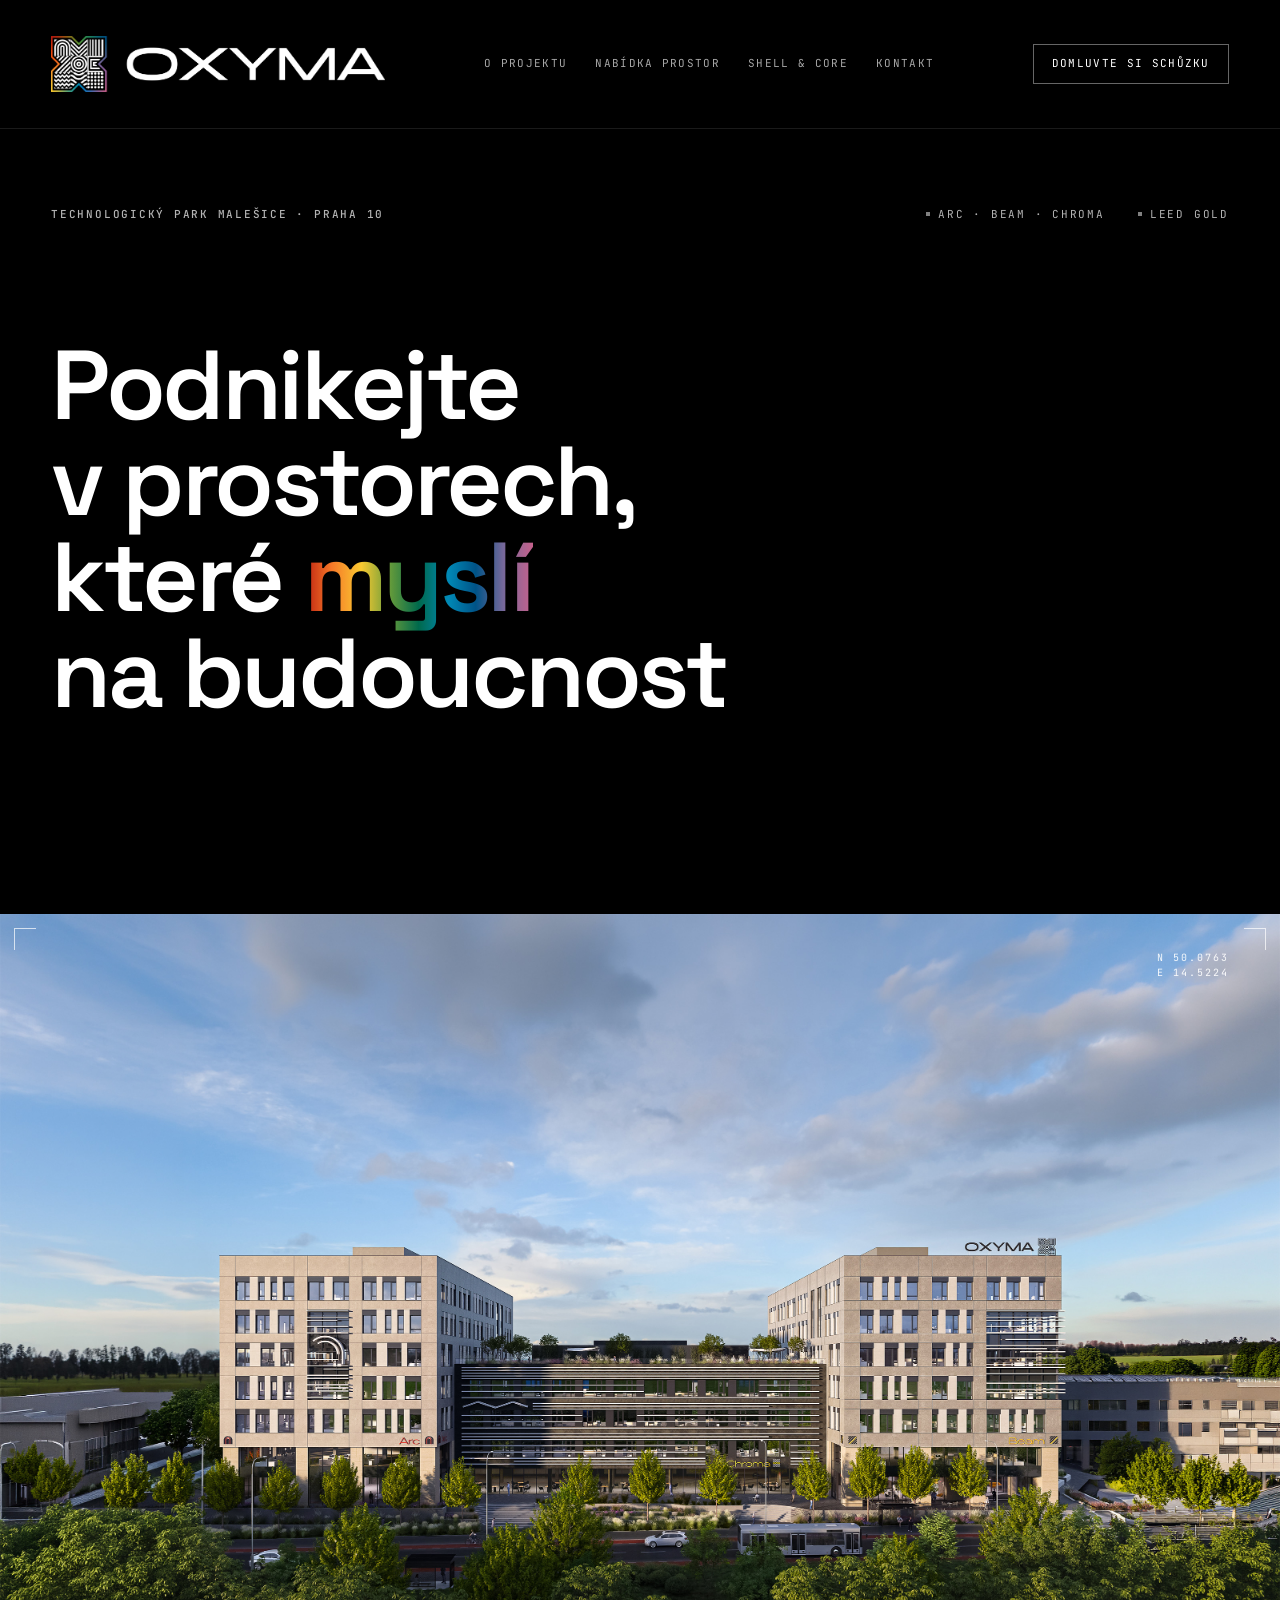
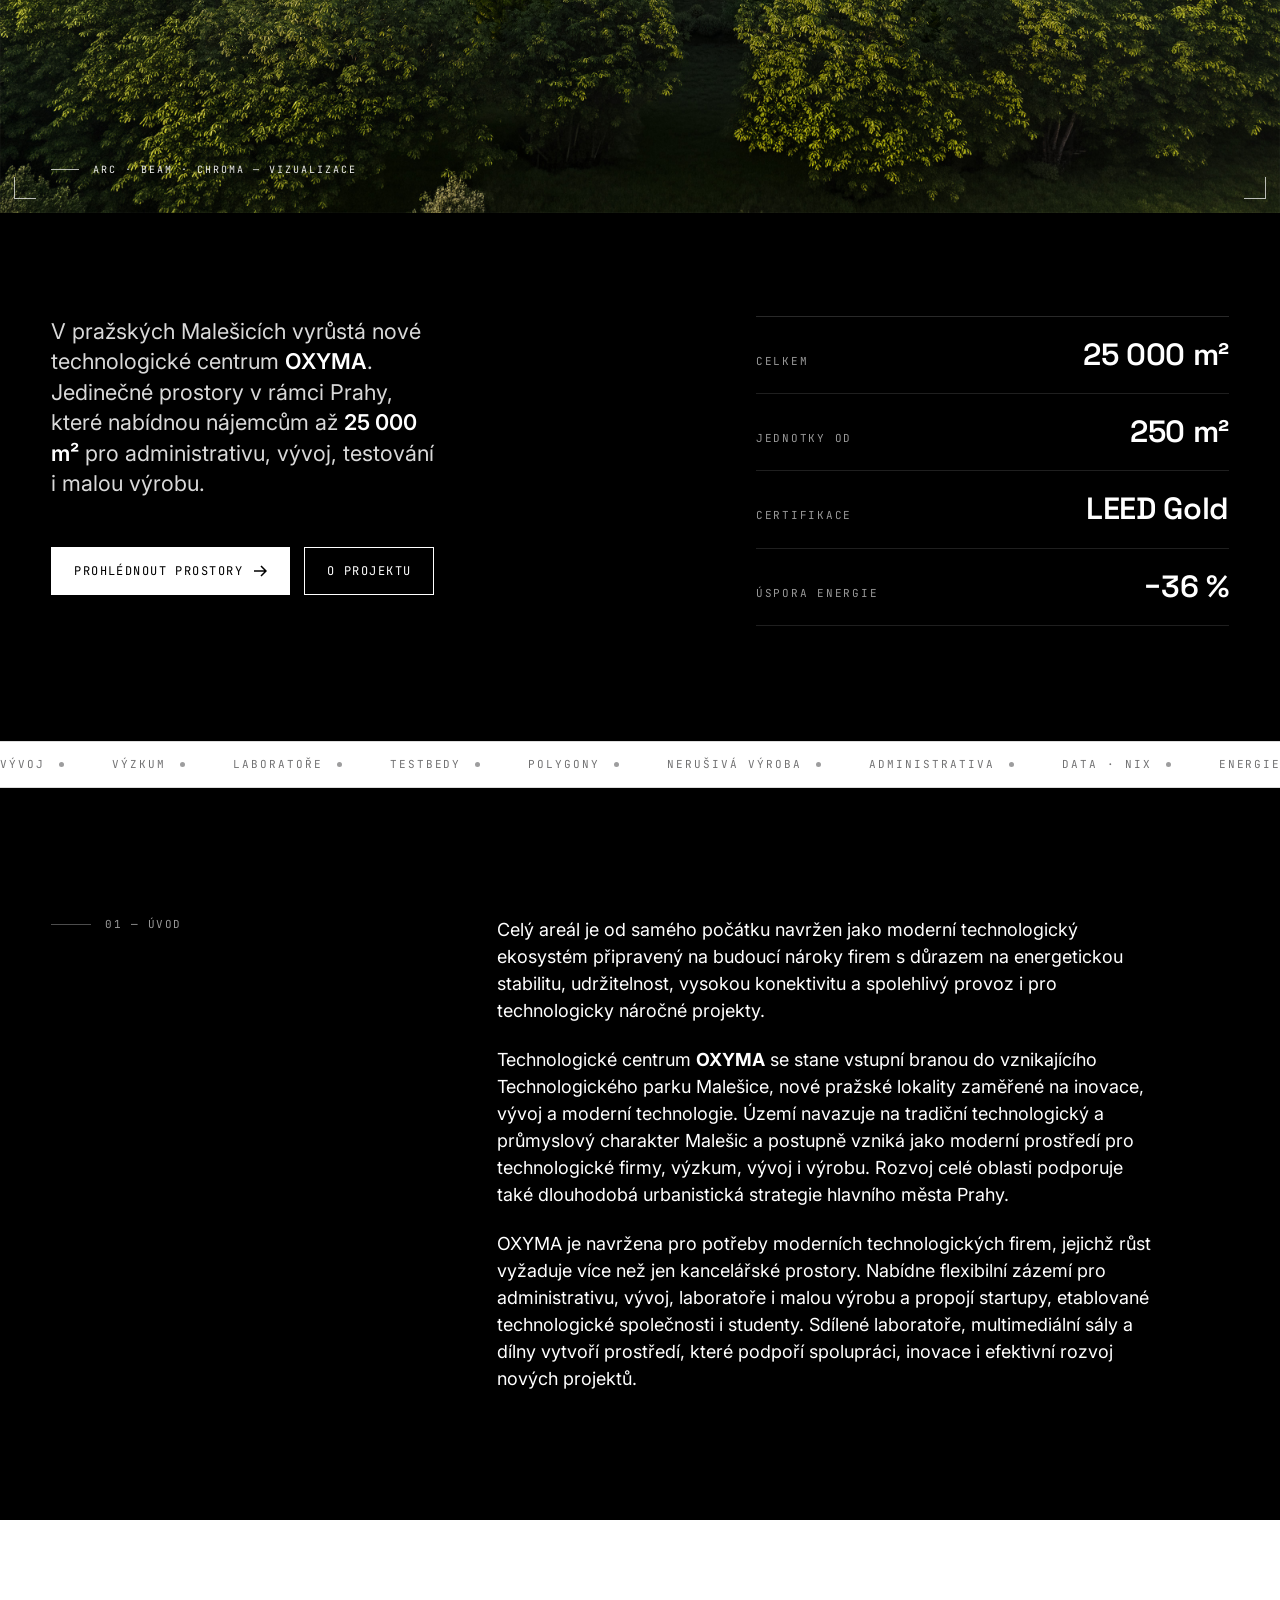
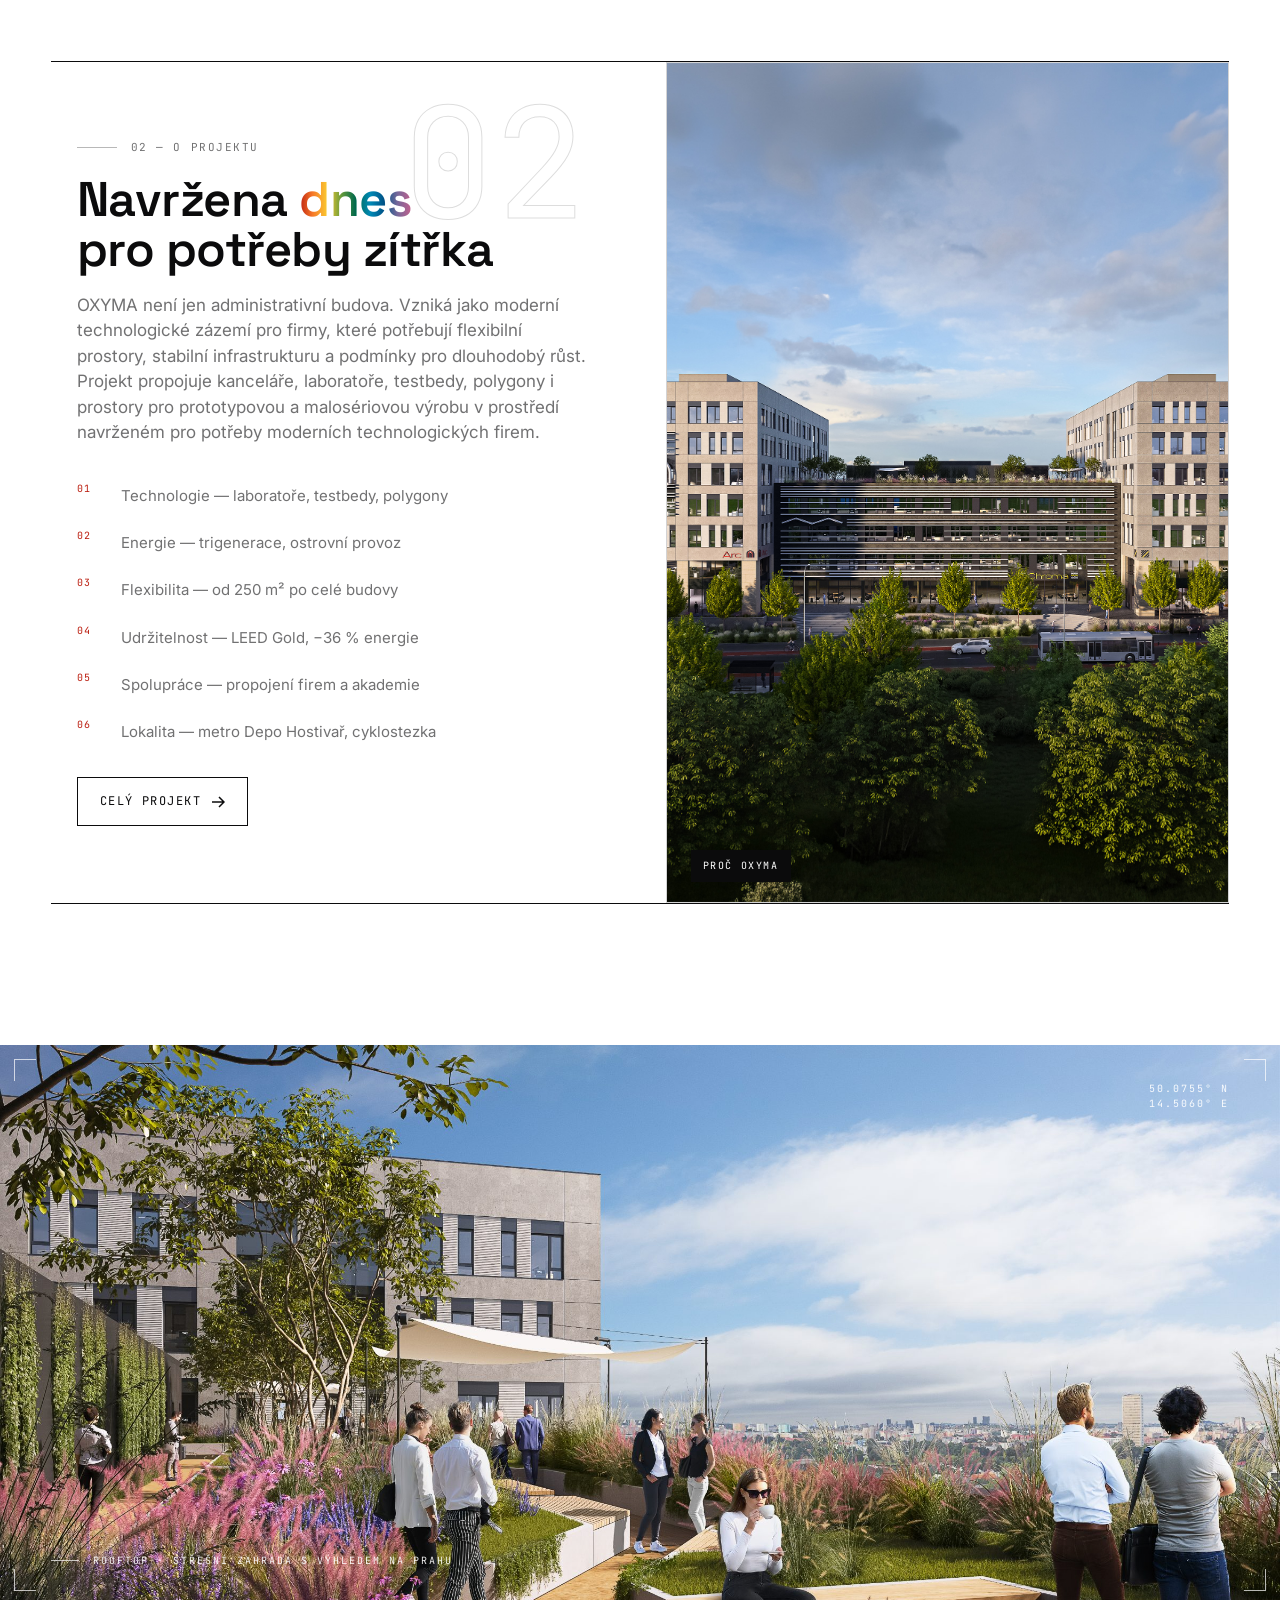
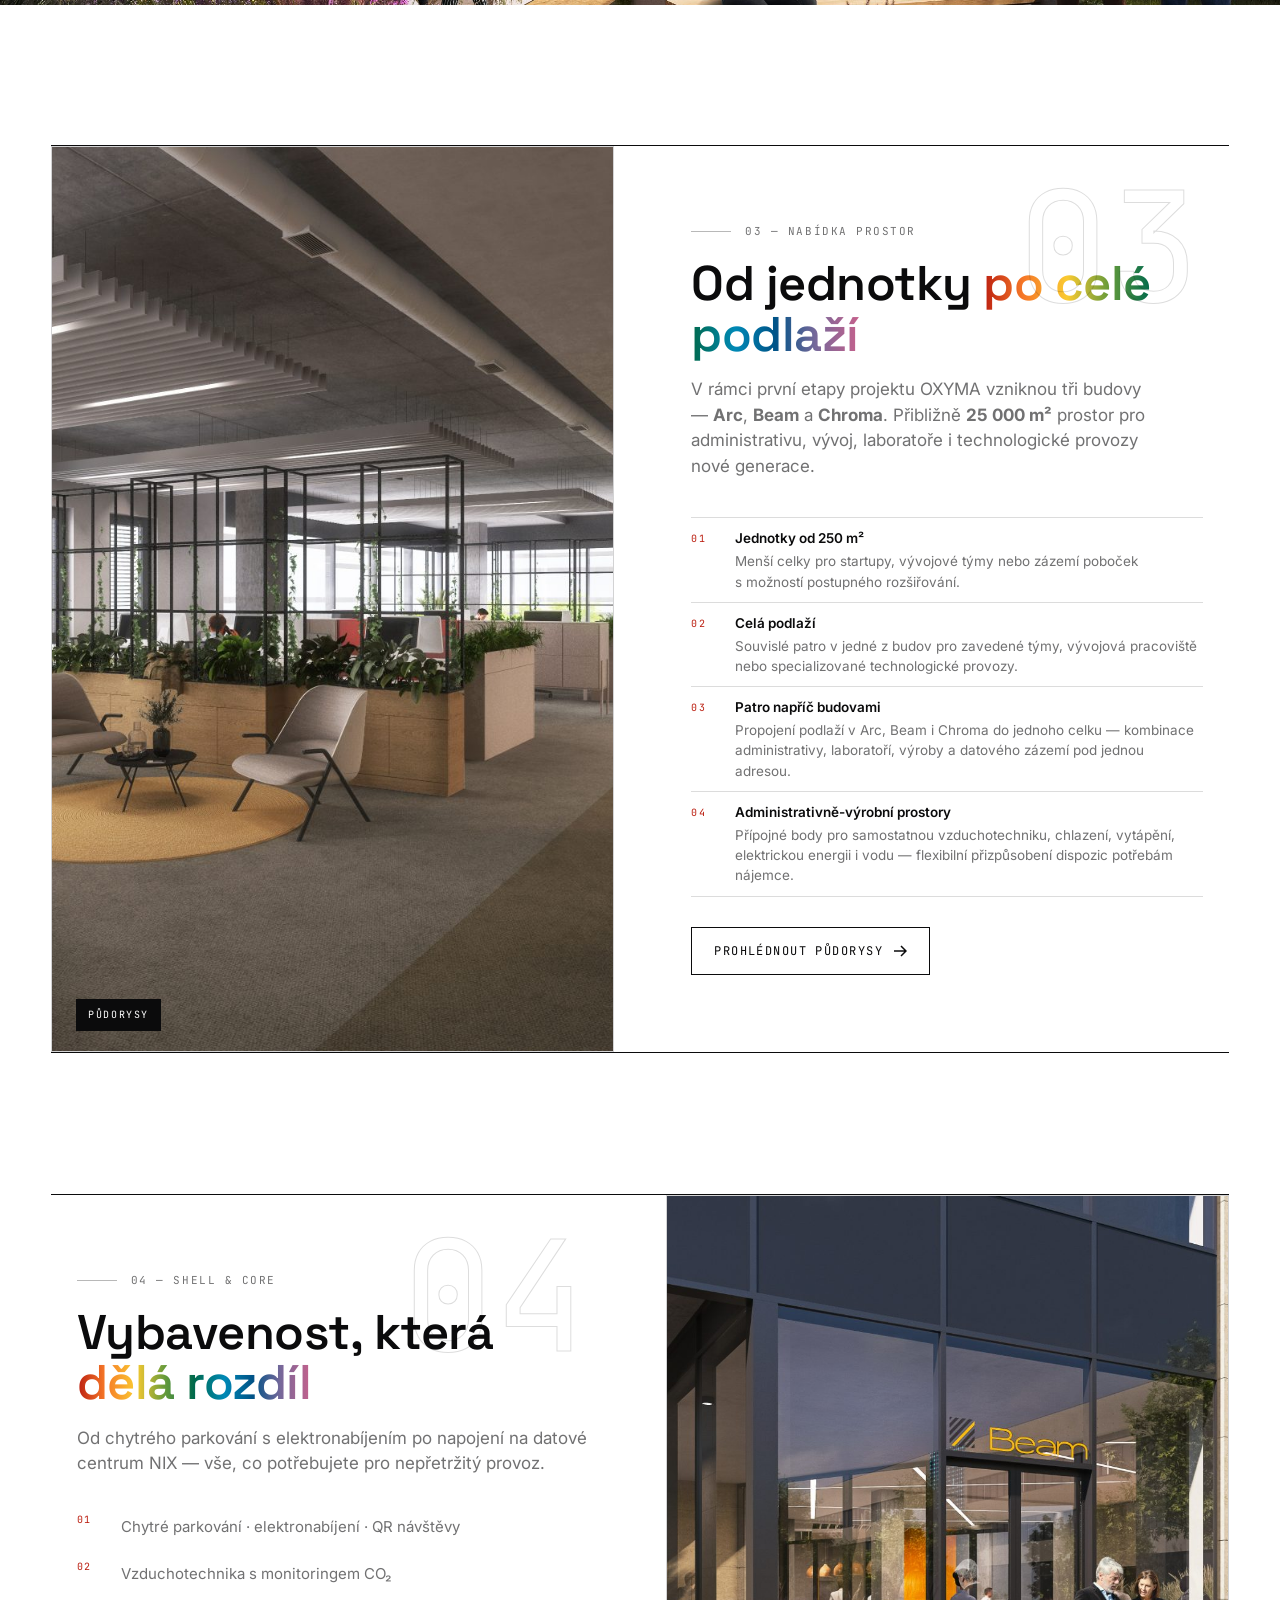
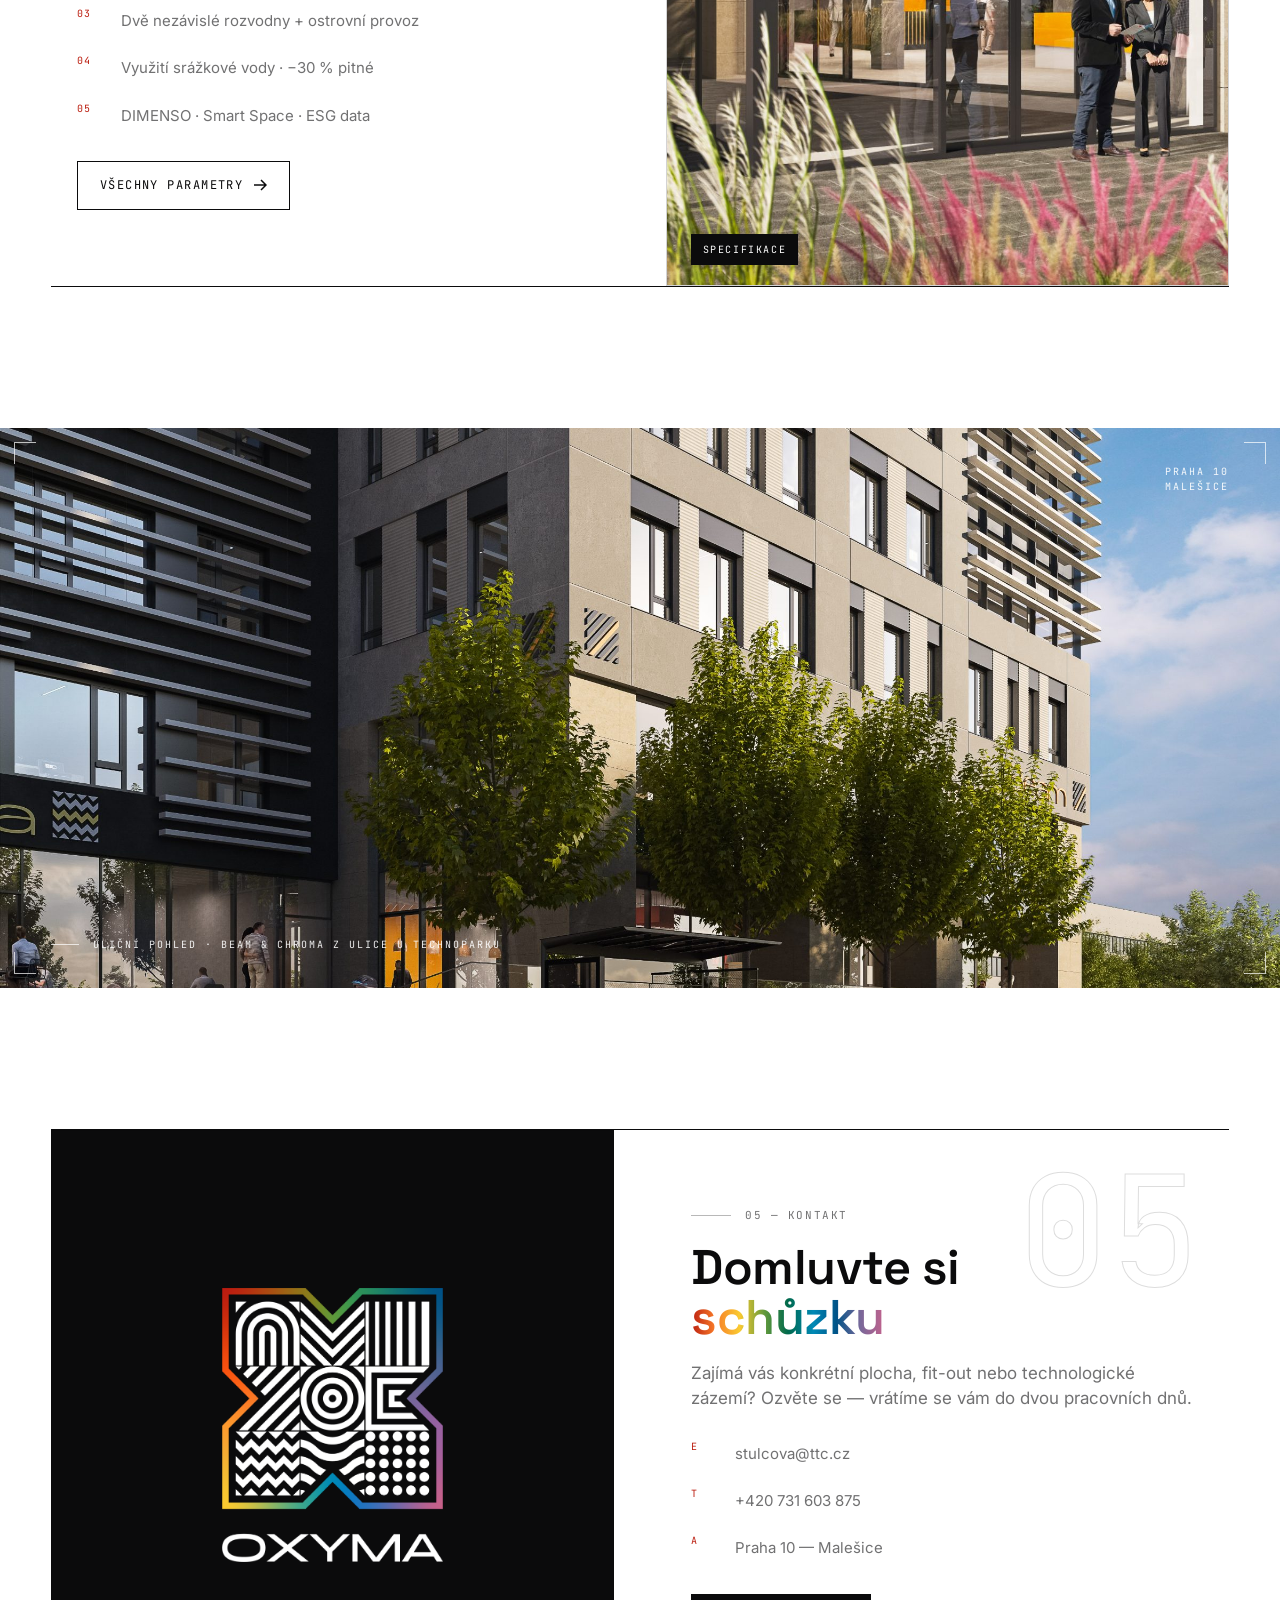
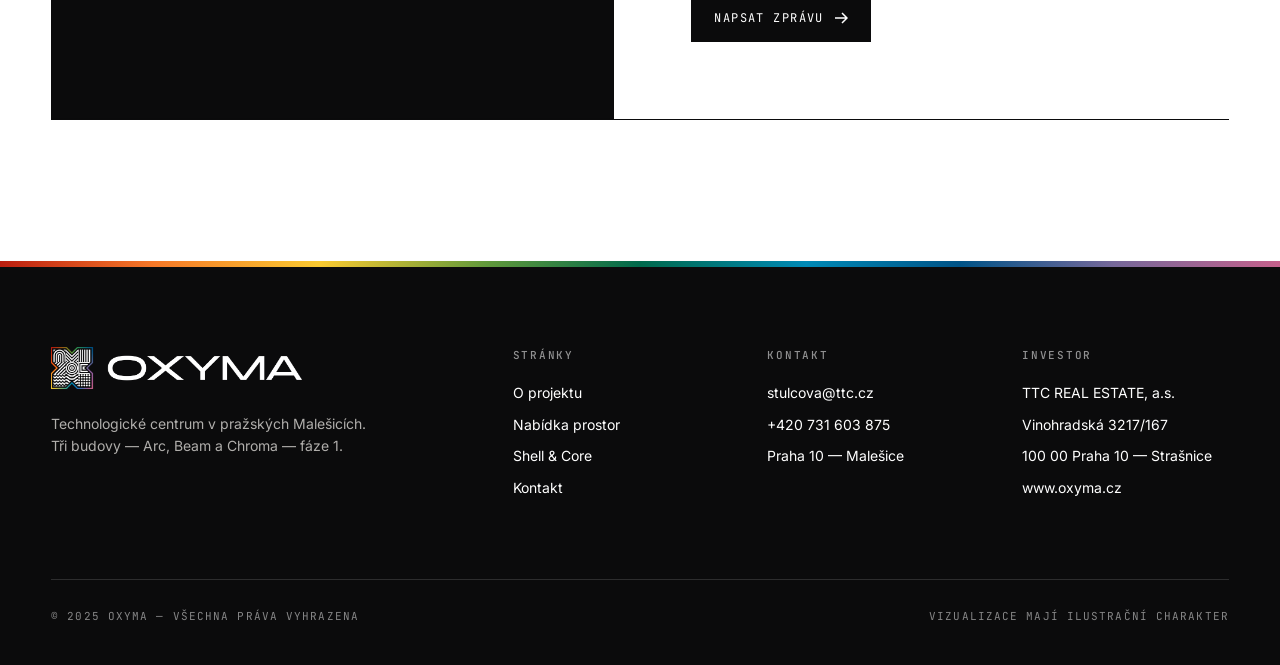
==== index.html @ 7dc62bb3 "Home 02 O projektu: replace lead paragraph with new version" ====
<!DOCTYPE html>
<html lang="cs">
<head>
<meta charset="UTF-8" />
<meta name="viewport" content="width=device-width, initial-scale=1.0" />
<title>OXYMA — Podnikejte v prostorech, které myslí na budoucnost</title>
<link rel="preconnect" href="https://fonts.googleapis.com" />
<link rel="preconnect" href="https://fonts.gstatic.com" crossorigin />
<link href="https://fonts.googleapis.com/css2?family=Saira+ExtraExpanded:wght@400;500;600;700&family=Space+Grotesk:wght@400;500;600;700&family=Inter:wght@400;500;600&family=JetBrains+Mono:wght@400;500&display=swap" rel="stylesheet" />
<link rel="stylesheet" href="css/styles.css" />
<meta name="ext-resource-dependency" content="assets/logo-oxyma-h.png" data-resource-id="logoLight" />
<meta name="ext-resource-dependency" content="assets/logo-oxyma-h-white.png" data-resource-id="logoDark" />
</head>
<body data-screen-label="OXYMA Home">
<template id="__bundler_thumbnail" data-bg-color="#0f0e0c">
  <svg viewBox="0 0 1200 800" xmlns="http://www.w3.org/2000/svg">
    <defs>
      <linearGradient id="t-spec" x1="0" y1="0" x2="1" y2="1">
        <stop offset="0%" stop-color="#BB1E10"/>
        <stop offset="20%" stop-color="#F67828"/>
        <stop offset="40%" stop-color="#FACA31"/>
        <stop offset="60%" stop-color="#61993B"/>
        <stop offset="80%" stop-color="#0089B6"/>
        <stop offset="100%" stop-color="#C5618C"/>
      </linearGradient>
    </defs>
    <rect width="1200" height="800" fill="#0f0e0c"/>
    <path d="M 600 360 L 480 240 L 420 240 L 420 300 L 540 420 L 420 540 L 420 600 L 480 600 L 600 480 L 720 600 L 780 600 L 780 540 L 660 420 L 780 300 L 780 240 L 720 240 Z" fill="url(#t-spec)"/>
    <text x="600" y="720" font-family="sans-serif" font-size="64" font-weight="600" fill="#f6f4ef" text-anchor="middle" letter-spacing="8">OXYMA</text>
  </svg>
</template>
<script src="js/shared.js"></script>
<script>renderNav('home');</script>

<!-- =============== HERO (airy typographic) =============== -->
<header class="hero-airy dark">
  <div class="shell">
    <div class="hero-meta-row">
      <div class="eyebrow">Technologický park Malešice · Praha 10</div>
      <div class="hero-meta-tags">
        <span>Arc · Beam · Chroma</span>
        <span>LEED Gold</span>
      </div>
    </div>

    <h1 class="hero-title">
      Podnikejte<br/>
      v&nbsp;prostorech,<br/>
      které <em>myslí</em><br/>
      na budoucnost
    </h1>
  </div>

  <!-- Cinematic full-bleed render -->
  <figure class="hero-photo">
    <img src="assets/oxyma-hero.jpg" alt="OXYMA — Arc, Beam, Chroma, vizualizace" />
    <span class="photo-bracket tl"></span>
    <span class="photo-bracket tr"></span>
    <span class="photo-bracket bl"></span>
    <span class="photo-bracket br"></span>
    <div class="photo-coords">N 50.0763<br/>E 14.5224</div>
    <figcaption class="photo-caption">Arc · Beam · Chroma — vizualizace</figcaption>
  </figure>

  <!-- Airy lead + stats column -->
  <div class="shell hero-foot">
    <div>
      <p class="hero-lead">
        V pražských Malešicích vyrůstá nové technologické centrum <strong>OXYMA</strong>. Jedinečné prostory v&nbsp;rámci Prahy, které nabídnou nájemcům až <strong>25&nbsp;000 m²</strong> pro administrativu, vývoj, testování i&nbsp;malou výrobu.
      </p>
      <div class="cta-row">
        <a href="nabidka-prostor.html" class="btn">Prohlédnout prostory
          <svg class="arrow" viewBox="0 0 14 14" fill="none" stroke="currentColor" stroke-width="1.5"><path d="M1 7h12M8 2l5 5-5 5"/></svg>
        </a>
        <a href="o-projektu.html" class="btn ghost">O projektu</a>
      </div>
    </div>
    <div class="hero-stats-col">
      <div class="stat-row"><span class="stat-k">Celkem</span><span class="stat-v">25 000 m²</span></div>
      <div class="stat-row"><span class="stat-k">Jednotky od</span><span class="stat-v">250 m²</span></div>
      <div class="stat-row"><span class="stat-k">Certifikace</span><span class="stat-v">LEED Gold</span></div>
      <div class="stat-row"><span class="stat-k">Úspora energie</span><span class="stat-v">−36 %</span></div>
    </div>
  </div>
</header>

<!-- thin tech ticker -->
<div class="tech-ticker" aria-hidden="true">
  <div class="tech-ticker-track">
    <span>Vývoj</span><span>Výzkum</span><span>Laboratoře</span><span>Testbedy</span><span>Polygony</span><span>Nerušivá výroba</span><span>Administrativa</span><span>Data · NIX</span><span>Energie · Trigenerace</span><span>5G · Kritická komunikace</span>
    <span>Vývoj</span><span>Výzkum</span><span>Laboratoře</span><span>Testbedy</span><span>Polygony</span><span>Nerušivá výroba</span><span>Administrativa</span><span>Data · NIX</span><span>Energie · Trigenerace</span><span>5G · Kritická komunikace</span>
  </div>
</div>

<!-- =============== INTRO =============== -->
<section class="dark" style="padding: clamp(80px, 10vw, 140px) 0;">
  <div class="shell">
    <div class="intro">
      <div class="intro-sticky">
        <div class="section-num">01 — Úvod</div>
      </div>
      <div class="intro-body">
        <p>Celý areál je od samého počátku navržen jako moderní technologický ekosystém připravený na budoucí nároky firem s důrazem na energetickou stabilitu, udržitelnost, vysokou konektivitu a spolehlivý provoz i pro technologicky náročné projekty.</p>
        <p>Technologické centrum <strong>OXYMA</strong> se stane vstupní branou do vznikajícího Technologického parku Malešice, nové pražské lokality zaměřené na inovace, vývoj a moderní technologie. Území navazuje na tradiční technologický a průmyslový charakter Malešic a postupně vzniká jako moderní prostředí pro technologické firmy, výzkum, vývoj i výrobu. Rozvoj celé oblasti podporuje také dlouhodobá urbanistická strategie hlavního města Prahy.</p>
        <p>OXYMA je navržena pro potřeby moderních technologických firem, jejichž růst vyžaduje více než jen kancelářské prostory. Nabídne flexibilní zázemí pro administrativu, vývoj, laboratoře i malou výrobu a propojí startupy, etablované technologické společnosti i studenty. Sdílené laboratoře, multimediální sály a dílny vytvoří prostředí, které podpoří spolupráci, inovace i efektivní rozvoj nových projektů.</p>
      </div>
    </div>
  </div>
</section>

<!-- =============== TEASER 02: O projektu =============== -->
<section class="teaser-section">
  <div class="shell">
    <article class="teaser" data-screen-label="Teaser O projektu">
      <div class="teaser-copy">
        <span class="teaser-num-large">02</span>
        <div class="section-num">02 — O projektu</div>
        <h2>Navržena <em>dnes</em><br/>pro potřeby zítřka</h2>
        <p class="lead" style="color: var(--muted);">OXYMA není jen administrativní budova. Vzniká jako moderní technologické zázemí pro firmy, které potřebují flexibilní prostory, stabilní infrastrukturu a podmínky pro dlouhodobý růst. Projekt propojuje kanceláře, laboratoře, testbedy, polygony i prostory pro prototypovou a malosériovou výrobu v prostředí navrženém pro potřeby moderních technologických firem.</p>
        <ul class="teaser-list">
          <li data-n="01">Technologie — laboratoře, testbedy, polygony</li>
          <li data-n="02">Energie — trigenerace, ostrovní provoz</li>
          <li data-n="03">Flexibilita — od 250 m² po celé budovy</li>
          <li data-n="04">Udržitelnost — LEED Gold, −36 % energie</li>
          <li data-n="05">Spolupráce — propojení firem a akademie</li>
          <li data-n="06">Lokalita — metro Depo Hostivař, cyklostezka</li>
        </ul>
        <a class="btn ghost" href="o-projektu.html" style="margin-top: 12px; justify-self: start;">
          Celý projekt
          <svg class="arrow" viewBox="0 0 14 14" fill="none" stroke="currentColor" stroke-width="1.5"><path d="M1 7h12M8 2l5 5-5 5"/></svg>
        </a>
      </div>
      <div class="teaser-media">
        <img src="assets/oxyma-abc.jpg" alt="OXYMA — Arc, Beam, Chroma" loading="lazy" />
        <span class="teaser-tag">Proč OXYMA</span>
      </div>
    </article>
  </div>
</section>

<!-- scenic full-bleed: rooftop garden -->
<figure class="hero-photo scenic-strip" data-screen-label="Foto Rooftop garden">
  <img src="assets/photo-rooftop-garden.jpg" alt="OXYMA — střešní zahrada s výhledem na Prahu" loading="lazy" />
  <span class="photo-bracket tl"></span>
  <span class="photo-bracket tr"></span>
  <span class="photo-bracket bl"></span>
  <span class="photo-bracket br"></span>
  <span class="photo-coords">50.0755° N<br/>14.5060° E</span>
  <span class="photo-caption">Rooftop · střešní zahrada s výhledem na Prahu</span>
</figure>

<!-- =============== TEASER 03: Nabídka prostor =============== -->
<section class="teaser-section">
  <div class="shell">
    <article class="teaser alt" data-screen-label="Teaser Nabidka prostor">
      <div class="teaser-media">
        <img src="assets/photo-interior-office.jpg" alt="OXYMA — interiér kanceláří" loading="lazy" />
        <span class="teaser-tag">Půdorysy</span>
      </div>
      <div class="teaser-copy">
        <span class="teaser-num-large">03</span>
        <div class="section-num">03 — Nabídka prostor</div>
        <h2>Od jednotky <em>po celé podlaží</em></h2>
        <p class="lead" style="color: var(--muted);">V rámci první etapy projektu OXYMA vzniknou tři budovy — <strong>Arc</strong>, <strong>Beam</strong> a&nbsp;<strong>Chroma</strong>. Přibližně <strong>25&nbsp;000 m²</strong> prostor pro administrativu, vývoj, laboratoře i&nbsp;technologické provozy nové generace.</p>

        <ul class="teaser-list teaser-list-rich">
          <li data-n="01">
            <strong>Jednotky od 250 m²</strong>
            <span>Menší celky pro startupy, vývojové týmy nebo zázemí poboček s&nbsp;možností postupného rozšiřování.</span>
          </li>
          <li data-n="02">
            <strong>Celá podlaží</strong>
            <span>Souvislé patro v&nbsp;jedné z&nbsp;budov pro zavedené týmy, vývojová pracoviště nebo specializované technologické provozy.</span>
          </li>
          <li data-n="03">
            <strong>Patro napříč budovami</strong>
            <span>Propojení podlaží v&nbsp;Arc, Beam i&nbsp;Chroma do jednoho celku — kombinace administrativy, laboratoří, výroby a&nbsp;datového zázemí pod jednou adresou.</span>
          </li>
          <li data-n="04">
            <strong>Administrativně-výrobní prostory</strong>
            <span>Přípojné body pro samostatnou vzduchotechniku, chlazení, vytápění, elektrickou energii i&nbsp;vodu — flexibilní přizpůsobení dispozic potřebám nájemce.</span>
          </li>
        </ul>

        <a class="btn ghost" href="nabidka-prostor.html" style="margin-top: 12px; justify-self: start;">
          Prohlédnout půdorysy
          <svg class="arrow" viewBox="0 0 14 14" fill="none" stroke="currentColor" stroke-width="1.5"><path d="M1 7h12M8 2l5 5-5 5"/></svg>
        </a>
      </div>
    </article>
  </div>
</section>

<!-- =============== TEASER 04: Shell & Core =============== -->
<section class="teaser-section">
  <div class="shell">
    <article class="teaser" data-screen-label="Teaser Shell and Core">
      <div class="teaser-copy">
        <span class="teaser-num-large">04</span>
        <div class="section-num">04 — Shell &amp; Core</div>
        <h2>Vybavenost, která<br/><em>dělá rozdíl</em></h2>
        <p class="lead" style="color: var(--muted);">Od chytrého parkování s elektronabíjením po napojení na datové centrum NIX — vše, co potřebujete pro nepřetržitý provoz.</p>
        <ul class="teaser-list">
          <li data-n="01">Chytré parkování · elektronabíjení · QR návštěvy</li>
          <li data-n="02">Vzduchotechnika s monitoringem CO₂</li>
          <li data-n="03">Dvě nezávislé rozvodny + ostrovní provoz</li>
          <li data-n="04">Využití srážkové vody · −30 % pitné</li>
          <li data-n="05">DIMENSO · Smart Space · ESG data</li>
        </ul>
        <a class="btn ghost" href="shell-core.html" style="margin-top: 12px; justify-self: start;">
          Všechny parametry
          <svg class="arrow" viewBox="0 0 14 14" fill="none" stroke="currentColor" stroke-width="1.5"><path d="M1 7h12M8 2l5 5-5 5"/></svg>
        </a>
      </div>
      <div class="teaser-media">
        <img src="assets/photo-entrance-beam.jpg" alt="Vstupní lobby budovy Beam" loading="lazy" />
        <span class="teaser-tag">Specifikace</span>
      </div>
    </article>
  </div>
</section>

<!-- scenic full-bleed: street facade -->
<figure class="hero-photo scenic-strip" data-screen-label="Foto Street facade">
  <img src="assets/photo-street-facade.jpg" alt="OXYMA — uliční pohled na fasádu s autobusovou zastávkou" loading="lazy" />
  <span class="photo-bracket tl"></span>
  <span class="photo-bracket tr"></span>
  <span class="photo-bracket bl"></span>
  <span class="photo-bracket br"></span>
  <span class="photo-coords">Praha 10<br/>Malešice</span>
  <span class="photo-caption">Uliční pohled · Beam &amp; Chroma z ulice U Technoparku</span>
</figure>

<!-- =============== TEASER 05: Kontakt =============== -->
<section class="teaser-section">
  <div class="shell">
    <article class="teaser alt" data-screen-label="Teaser Kontakt">
      <div class="teaser-media" style="background: var(--ink); display: flex; align-items: center; justify-content: center; padding: 40px;">
        <img src="assets/logo-oxyma-v-white.png" alt="OXYMA" style="position: static; width: auto; height: auto; max-width: 50%; max-height: 274px; object-fit: contain; inset: auto;" />
      </div>
      <div class="teaser-copy">
        <span class="teaser-num-large">05</span>
        <div class="section-num">05 — Kontakt</div>
        <h2>Domluvte si<br/><em>schůzku</em></h2>
        <p class="lead" style="color: var(--muted);">Zajímá vás konkrétní plocha, fit-out nebo technologické zázemí? Ozvěte se — vrátíme se vám do dvou pracovních dnů.</p>
        <ul class="teaser-list" style="margin-top: 8px;">
          <li data-n="E">stulcova@ttc.cz</li>
          <li data-n="T">+420 731 603 875</li>
          <li data-n="A">Praha 10 — Malešice</li>
        </ul>
        <a class="btn" href="kontakt.html" style="margin-top: 12px; justify-self: start;">
          Napsat zprávu
          <svg class="arrow" viewBox="0 0 14 14" fill="none" stroke="currentColor" stroke-width="1.5"><path d="M1 7h12M8 2l5 5-5 5"/></svg>
        </a>
      </div>
    </article>
  </div>
</section>

<script>renderFooter(); initTweaks({ theme: 'light', accent: 'red' });
// Standalone: rewrite logos referenced from JS strings to inlined blob URLs
(function(){
  var r = window.__resources || {};
  if (!r.logoLight && !r.logoDark) return;
  document.querySelectorAll('img.brand-logo').forEach(function(img){
    if (img.classList.contains('brand-logo-light') && r.logoLight) img.src = r.logoLight;
    else if (img.classList.contains('brand-logo-dark') && r.logoDark) img.src = r.logoDark;
    else if (r.logoDark) img.src = r.logoDark;
  });
})();
</script>
</body>
</html>
---- css/styles.css ----
/* ============ OXYMA DESIGN SYSTEM ============ */
:root {
  --ink: #0B0B0C;
  --ink-2: #1A1A1C;
  --ink-3: #2A2A2E;
  --paper: #FFFFFF;
  --paper-2: #F4F4F5;
  --paper-3: #E8E8EA;
  --line: #0B0B0C;
  --line-soft: rgba(11, 11, 12, 0.14);
  --muted: rgba(11, 11, 12, 0.58);

  /* Spectrum accents from OXYMA brand manual (RAL palette) */
  --c1: #BB1E10;  /* RAL 3020 traffic red */
  --c2: #F67828;  /* RAL 2003 pastel orange */
  --c3: #FACA31;  /* RAL 1018 zinc yellow */
  --c4: #61993B;  /* RAL 6018 yellow green */
  --c5: #00694C;  /* RAL 6016 turquoise green */
  --c6: #0089B6;  /* RAL 5012 light blue */
  --c7: #005387;  /* RAL 5005 signal blue */
  --c8: #76689A;  /* RAL 4005 blue lilac */
  --c9: #C5618C;  /* RAL 4003 heather violet */

  --accent: var(--c1);

  --spectrum: linear-gradient(90deg,
    var(--c1) 0%, var(--c2) 12%, var(--c3) 25%,
    var(--c4) 38%, var(--c5) 50%, var(--c6) 63%,
    var(--c7) 75%, var(--c8) 87%, var(--c9) 100%);

  /* Headings: Saira ExtraExpanded (modern futuristic extended). Body: Inter. */
  --font-display: 'Saira ExtraExpanded', 'Space Grotesk', 'Helvetica Neue', Arial, sans-serif;
  --font-sub: 'Space Grotesk', 'Helvetica Neue', Arial, sans-serif;
  --font-body: 'Inter', 'Helvetica Neue', Arial, sans-serif;
  --font-mono: 'JetBrains Mono', ui-monospace, monospace;

  --maxw: 1440px;
  --gutter: clamp(20px, 4vw, 56px);
}

[data-theme="dark"] {
  --ink: #FFFFFF;
  --ink-2: #E4E2DB;
  --ink-3: #AAA9A3;
  --paper: #0B0B0C;
  --paper-2: #141416;
  --paper-3: #1D1D20;
  --line: #FFFFFF;
  --line-soft: rgba(255,255,255, 0.16);
  --muted: rgba(255,255,255, 0.62);
}

* { box-sizing: border-box; }
html, body { margin: 0; padding: 0; }
body {
  font-family: var(--font-body);
  background: var(--paper);
  color: var(--ink);
  font-size: 16px;
  line-height: 1.55;
  -webkit-font-smoothing: antialiased;
  text-rendering: optimizeLegibility;
}

a { color: inherit; text-decoration: none; }
img { max-width: 100%; display: block; }
button { font: inherit; cursor: pointer; }

/* Typography scale */
.eyebrow {
  font-family: var(--font-mono);
  font-size: 11px;
  letter-spacing: 0.16em;
  text-transform: uppercase;
  color: var(--muted);
  font-weight: 500;
}
.label {
  font-family: var(--font-mono);
  font-size: 11px;
  letter-spacing: 0.14em;
  text-transform: uppercase;
}
.h-display {
  font-family: var(--font-display);
  font-size: clamp(38px, 6.2vw, 100px);
  line-height: 1.02;
  letter-spacing: -0.01em;
  font-weight: 600;
  margin: 0;
  text-wrap: balance;
}
.h-display em, .h-1 em, .h-2 em {
  font-style: normal;
  font-weight: 600;
  background: var(--spectrum);
  -webkit-background-clip: text;
  background-clip: text;
  color: transparent;
}
.h-1 {
  font-family: var(--font-display);
  font-size: clamp(30px, 4.4vw, 64px);
  line-height: 1.04;
  letter-spacing: -0.008em;
  font-weight: 600;
  margin: 0;
  text-wrap: balance;
}
.h-2 {
  font-family: var(--font-sub);
  font-size: clamp(28px, 3.6vw, 52px);
  line-height: 1.06;
  letter-spacing: -0.022em;
  font-weight: 600;
  margin: 0;
  text-wrap: balance;
}
.h-3 {
  font-family: var(--font-sub);
  font-size: clamp(20px, 1.8vw, 26px);
  line-height: 1.18;
  letter-spacing: -0.012em;
  font-weight: 600;
  margin: 0;
}
p { margin: 0; text-wrap: pretty; }
.lead { font-size: clamp(17px, 1.3vw, 20px); line-height: 1.5; max-width: 62ch; }

/* ============ LAYOUT ============ */
.shell { max-width: var(--maxw); margin: 0 auto; padding: 0 var(--gutter); }
section { padding: clamp(72px, 9vw, 130px) 0; }
.section-head {
  display: grid;
  grid-template-columns: 1fr;
  gap: 16px;
  margin-bottom: clamp(40px, 6vw, 72px);
}
@media (min-width: 900px) {
  .section-head { grid-template-columns: 1fr 2fr; gap: 60px; align-items: end; }
}
.section-num {
  font-family: var(--font-mono);
  font-size: 11px;
  letter-spacing: 0.14em;
  text-transform: uppercase;
  color: var(--muted);
  display: flex;
  gap: 14px;
  align-items: center;
}
.section-num::before {
  content: ''; width: 40px; height: 1px; background: currentColor; opacity: .5;
}

/* Dark sections — paper inverts to ink */
.dark, section.dark, .invert {
  background: #000;
  color: #fff;
}
.dark a { color: inherit; }
.dark .section-num,
.invert .section-num { color: rgba(255,255,255,0.55); }
.dark .lead, .invert .lead { color: rgba(255,255,255,0.78); }
.dark em, .invert em {
  background: var(--spectrum);
  -webkit-background-clip: text; background-clip: text;
  color: transparent;
}

/* Page hero (subpages): full-bleed black with comfy padding */
.page-hero {
  background: #000;
  color: #fff;
}
.page-hero .eyebrow { color: rgba(255,255,255,0.65); }
.page-hero .eyebrow a { color: rgba(255,255,255,0.85); }

/* hero-airy on dark — adjust inverted accents */
.hero-airy.dark .eyebrow { color: rgba(255,255,255,0.7); }
.hero-airy.dark .hero-meta-tags { color: rgba(255,255,255,0.7); }
.hero-airy.dark .hero-meta-tags span::before { background: #fff; opacity: .5; }
.hero-airy.dark .hero-stats-col { border-color: rgba(255,255,255,0.16); }
.hero-airy.dark .stat-row { border-color: rgba(255,255,255,0.12); }
.hero-airy.dark .stat-row .stat-k { color: rgba(255,255,255,0.6); }
.hero-airy.dark .tech-ticker { border-color: rgba(255,255,255,0.16); color: rgba(255,255,255,0.7); }
.hero-airy.dark .tech-ticker-track > span::after { background: #fff; opacity: .4; }
.hero-airy.dark .btn { background: #fff; color: #000; border-color: #fff; }
.hero-airy.dark .btn:hover { box-shadow: 4px 4px 0 #fff; }
.hero-airy.dark .btn.ghost { background: transparent; color: #fff; border-color: #fff; }
.hero-airy.dark .btn.ghost:hover { background: #fff; color: #000; }
.hero-airy.dark .hero-lead { color: rgba(255,255,255,0.85); }
.hero-airy.dark .hero-lead strong { color: #fff; }
.hero-airy.dark .photo-bracket { border-color: rgba(255,255,255,0.7) !important; }

/* ============ HERO (airy / typographic / cinematic photo) ============ */
.hero-airy { padding-top: clamp(40px, 6vw, 88px); padding-bottom: 0; }
.hero-meta-row {
  display: flex; justify-content: space-between; align-items: center;
  flex-wrap: wrap; gap: 16px;
  padding-bottom: clamp(56px, 9vw, 120px);
}
.hero-meta-row .eyebrow { display: flex; align-items: center; gap: 12px; }
.hero-meta-tags {
  display: flex; gap: clamp(18px, 2.6vw, 36px);
  font-family: var(--font-mono);
  font-size: 11px; letter-spacing: 0.16em; text-transform: uppercase;
  color: var(--muted);
}
.hero-meta-tags span { display: inline-flex; align-items: center; gap: 8px; }
.hero-meta-tags span::before {
  content: ''; width: 4px; height: 4px; background: var(--ink); opacity: .5;
}
.hero-title {
  font-family: var(--font-display);
  font-size: clamp(37px, 7.65vw, 129px);
  font-weight: 600;
  line-height: 0.98;
  letter-spacing: -0.035em;
  max-width: 18ch;
  margin: 0 0 clamp(48px, 7vw, 96px);
  padding-bottom: clamp(56px, 8vw, 112px);
}
.hero-title em {
  font-style: normal; font-weight: 600;
  background: var(--spectrum);
  -webkit-background-clip: text; background-clip: text;
  color: transparent;
}
  line-height: 0.94;
  letter-spacing: -0.025em;
  font-weight: 600;
  margin: 0;
  text-wrap: balance;
  padding-bottom: clamp(56px, 8vw, 112px);
}
.hero-title em {
  font-style: italic; font-weight: 400;
  background: var(--spectrum);
  -webkit-background-clip: text; background-clip: text;
  color: transparent;
}

.hero-photo { position: relative; margin: 0; width: 100%; overflow: hidden; }
.hero-photo img { width: 100%; height: auto; display: block; }
/* scenic full-bleed strip (section divider) — cinematic crop */
.hero-photo.scenic-strip { height: clamp(280px, 46vw, 560px); }
.hero-photo.scenic-strip img { width: 100%; height: 100%; object-fit: cover; }
.hero-photo .photo-caption {
  position: absolute; left: clamp(20px, 4vw, 56px); bottom: clamp(20px, 3vw, 36px);
  font-family: var(--font-mono); font-size: 10px;
  letter-spacing: 0.2em; text-transform: uppercase;
  color: rgba(255,255,255,0.92);
  display: flex; gap: 14px; align-items: center;
}
.hero-photo .photo-caption::before {
  content: ''; width: 28px; height: 1px; background: rgba(255,255,255,0.7);
}
.hero-photo .photo-coords {
  position: absolute; right: clamp(20px, 4vw, 56px); top: clamp(20px, 3vw, 36px);
  font-family: var(--font-mono); font-size: 10px;
  letter-spacing: 0.2em; text-transform: uppercase;
  color: rgba(255,255,255,0.92);
  text-align: right; line-height: 1.5;
}
.photo-bracket { position: absolute; width: 22px; height: 22px; pointer-events: none; }
.photo-bracket.tl { top: 14px; left: 14px; border-top: 1px solid rgba(255,255,255,.7); border-left: 1px solid rgba(255,255,255,.7); }
.photo-bracket.tr { top: 14px; right: 14px; border-top: 1px solid rgba(255,255,255,.7); border-right: 1px solid rgba(255,255,255,.7); }
.photo-bracket.bl { bottom: 14px; left: 14px; border-bottom: 1px solid rgba(255,255,255,.7); border-left: 1px solid rgba(255,255,255,.7); }
.photo-bracket.br { bottom: 14px; right: 14px; border-bottom: 1px solid rgba(255,255,255,.7); border-right: 1px solid rgba(255,255,255,.7); }

.hero-foot {
  display: grid; grid-template-columns: 1fr;
  gap: clamp(40px, 6vw, 80px);
  padding-top: clamp(56px, 8vw, 112px);
  padding-bottom: clamp(72px, 9vw, 130px);
}
@media (min-width: 900px) {
  .hero-foot { grid-template-columns: 1.3fr 1fr; align-items: start; gap: clamp(48px, 7vw, 120px); }
}
.hero-lead { font-size: clamp(20px, 1.7vw, 28px); line-height: 1.4; max-width: 30ch; margin-bottom: clamp(32px, 4vw, 48px); font-weight: 400; }
.hero-lead strong { font-weight: 600; }
.cta-row { display: flex; flex-wrap: wrap; gap: 14px; }

.hero-stats-col { display: flex; flex-direction: column; border-top: 1px solid var(--line-soft); }
.stat-row {
  display: flex; justify-content: space-between; align-items: baseline;
  padding: clamp(16px, 2vw, 22px) 0;
  border-bottom: 1px solid var(--line-soft);
  gap: 24px;
}
.stat-row .stat-k {
  font-family: var(--font-mono); font-size: 11px;
  letter-spacing: 0.16em; text-transform: uppercase; color: var(--muted);
}
.stat-row .stat-v {
  font-family: var(--font-display);
  font-size: clamp(22px, 2.4vw, 34px);
  font-weight: 600; letter-spacing: -0.012em;
}

/* thin tech ticker (replaces marquee under hero) */
.tech-ticker {
  border-top: 1px solid var(--line-soft);
  border-bottom: 1px solid var(--line-soft);
  font-family: var(--font-mono);
  font-size: 11px; letter-spacing: 0.18em; text-transform: uppercase;
  padding: 14px 0;
  color: var(--muted);
  overflow: hidden;
}
.tech-ticker-track {
  display: flex; gap: 48px; white-space: nowrap;
  animation: tickerScroll 60s linear infinite;
}
.tech-ticker-track > span { display: inline-flex; align-items: center; gap: 14px; }
.tech-ticker-track > span::after { content: ''; width: 5px; height: 5px; background: var(--ink); opacity: .4; border-radius: 50%; }
@keyframes tickerScroll { from { transform: translateX(0); } to { transform: translateX(-50%); } }

.dark .section-num,
.invert .section-num { color: rgba(255,255,255,0.6); }
.dark .lead, .invert .lead { color: rgba(255,255,255,0.78); }

/* ============ NAV ============ */
.nav {
  position: sticky; top: 0; z-index: 50;
  background: #000;
  color: #fff;
  border-bottom: 1px solid rgba(255,255,255,0.10);
}
.nav .brand { color: #fff; }
.nav .brand-logo-light { display: none !important; }
.nav .brand-logo-dark { display: block !important; }
.nav .nav-links a { color: #fff; }
.nav .nav-links a[aria-current="page"]::after { background: #fff; }
.nav .nav-cta {
  border: 1px solid rgba(255,255,255,0.4);
  background: transparent;
  color: #fff;
}
.nav .nav-cta:hover { background: #fff; color: #000; border-color: #fff; }
.nav-inner {
  max-width: var(--maxw);
  margin: 0 auto;
  padding: 36px var(--gutter);
  transition: padding 220ms ease;
  display: flex;
  align-items: center;
  justify-content: space-between;
  gap: 24px;
}
.brand {
  display: flex; align-items: center; gap: 12px;
  color: var(--ink);
  text-decoration: none;
}
.brand-logo {
  height: 56px; width: auto; display: block;
  transition: height 220ms ease;
}
.nav--scrolled .brand-logo { height: 32px; }
.nav--scrolled .nav-inner { padding-top: 16px; padding-bottom: 16px; }
[data-theme="dark"] .brand-logo-light { display: none; }
:root:not([data-theme="dark"]) .brand-logo-dark,
.brand-logo-dark { display: none; }
[data-theme="dark"] .brand-logo-dark { display: block; }
.brand-mark { width: 38px; height: 38px; flex: none; display: grid; place-items: center; }
.brand-mark svg { width: 100%; height: 100%; display: block; }
.nav-links {
  display: none;
  gap: 28px;
  font-family: var(--font-mono);
  font-size: 11px;
  letter-spacing: 0.12em;
  text-transform: uppercase;
}
@media (min-width: 900px) { .nav-links { display: flex; } }
.nav-links a {
  position: relative; padding: 6px 0;
  color: var(--ink);
  opacity: 0.65;
  transition: opacity .2s;
}
.nav-links a:hover, .nav-links a[aria-current="page"] { opacity: 1; }
.nav-links a[aria-current="page"]::after {
  content: ''; position: absolute; left: 0; right: 0; bottom: -2px; height: 2px;
  background: var(--ink);
}
.nav-cta {
  font-family: var(--font-mono);
  font-size: 11px;
  letter-spacing: 0.12em;
  text-transform: uppercase;
  padding: 10px 18px;
  border: 1px solid var(--line);
  background: transparent;
  color: var(--ink);
  transition: all .2s;
}
.nav-cta:hover { background: var(--ink); color: var(--paper); }

/* ============ BUTTONS ============ */
.btn {
  display: inline-flex; align-items: center; gap: 10px;
  padding: 14px 22px;
  font-family: var(--font-mono);
  font-size: 12px;
  letter-spacing: 0.12em;
  text-transform: uppercase;
  border: 1px solid var(--line);
  background: var(--ink);
  color: var(--paper);
  transition: all .2s ease;
  cursor: pointer;
}
.btn:hover { transform: translate(-2px, -2px); box-shadow: 4px 4px 0 var(--ink); }
.btn.ghost { background: transparent; color: var(--ink); }
.btn.ghost:hover { background: var(--ink); color: var(--paper); box-shadow: none; transform: none; }
.dark .btn, .invert .btn { background: var(--paper); color: var(--ink); border-color: var(--paper); }
.dark .btn:hover, .invert .btn:hover { box-shadow: 4px 4px 0 var(--paper); }
.dark .btn.ghost, .invert .btn.ghost { background: transparent; color: var(--paper); border-color: var(--paper); }
.dark .btn.ghost:hover, .invert .btn.ghost:hover { background: var(--paper); color: var(--ink); }
.btn .arrow { width: 14px; height: 14px; transition: transform .2s; }
.btn:hover .arrow { transform: translateX(3px); }

/* ============ PATTERNS ============ */
.pattern-strip {
  height: var(--pattern-h, 56px);
  background-repeat: repeat-x;
  background-size: auto 100%;
  opacity: var(--pattern-intensity, 0.85);
}
.pattern-img {
  width: 100%;
  display: block;
  background: var(--ink);
}

/* ============ FULL-BLEED SCENE ============ */
.scene { padding: 0; }
.scene figure {
  margin: 0; position: relative; width: 100%;
  overflow: hidden; background: var(--paper-2);
}
.scene figure img {
  width: 100%; height: 100%; object-fit: cover; display: block;
  filter: contrast(1.02);
}
.scene figcaption {
  position: absolute; left: 0; right: 0; bottom: 0;
  padding: 16px max(24px, 4vw);
  display: flex; justify-content: space-between; gap: 16px;
  color: #fff;
  background: linear-gradient(180deg, rgba(0,0,0,0) 0%, rgba(0,0,0,0.55) 100%);
  font-family: var(--font-mono); font-size: 11px;
  letter-spacing: 0.14em; text-transform: uppercase;
}
.scene figcaption .dim { opacity: 0.65; }

/* ============ TABLE ============ */
.spec-row {
  display: grid;
  grid-template-columns: 1fr;
  gap: 8px;
  padding: 18px 0;
  border-top: 1px solid var(--line-soft);
}
@media (min-width: 700px) {
  .spec-row { grid-template-columns: 180px 1fr auto; gap: 32px; align-items: baseline; }
}
.spec-row:last-child { border-bottom: 1px solid var(--line-soft); }
.spec-k {
  font-family: var(--font-mono);
  font-size: 11px;
  letter-spacing: 0.12em;
  text-transform: uppercase;
  color: var(--muted);
}
.spec-v { font-size: 16px; }

/* ============ CARDS ============ */
.card {
  border: 1px solid var(--line-soft);
  padding: 28px;
  background: var(--paper);
  transition: border-color .2s;
}
.card:hover { border-color: var(--line); }

/* ============ FOOTER ============ */
.footer {
  background: var(--ink);
  color: var(--paper);
  padding: 80px 0 40px;
  margin-top: 0;
}
.footer-grid {
  display: grid;
  gap: 48px;
  grid-template-columns: 1fr;
}
@media (min-width: 900px) {
  .footer-grid { grid-template-columns: 2fr 1fr 1fr 1fr; }
}
.footer h4 {
  font-family: var(--font-mono);
  font-size: 11px;
  letter-spacing: 0.16em;
  text-transform: uppercase;
  color: rgba(255,255,255,0.55);
  margin: 0 0 18px;
  font-weight: 500;
}
.footer ul { list-style: none; padding: 0; margin: 0; display: grid; gap: 10px; font-size: 14px; }
.footer a:hover { opacity: 0.7; }
.footer-bottom {
  margin-top: 80px;
  padding-top: 28px;
  border-top: 1px solid rgba(255,255,255,0.14);
  display: flex; justify-content: space-between; gap: 20px; flex-wrap: wrap;
  font-family: var(--font-mono); font-size: 11px;
  letter-spacing: 0.1em; text-transform: uppercase;
  color: rgba(255,255,255,0.5);
}
.footer .brand { color: var(--paper); }

/* ============ TWEAKS PANEL ============ */
.tweaks-panel {
  position: fixed;
  right: 20px;
  bottom: 20px;
  width: 280px;
  background: var(--paper);
  color: var(--ink);
  border: 1px solid var(--line);
  padding: 20px;
  z-index: 100;
  box-shadow: 6px 6px 0 var(--ink);
  display: none;
  font-family: var(--font-mono);
  font-size: 11px;
}
.tweaks-panel.open { display: block; }
.tweaks-panel h5 {
  margin: 0 0 16px;
  font-size: 11px;
  letter-spacing: 0.14em;
  text-transform: uppercase;
}
.tweak-row { display: flex; flex-direction: column; gap: 8px; margin-bottom: 16px; }
.tweak-row label { opacity: 0.65; font-size: 10px; letter-spacing: 0.1em; text-transform: uppercase; }
.tweak-row .seg { display: flex; border: 1px solid var(--line); }
.tweak-row .seg button {
  flex: 1; padding: 8px; background: transparent; color: var(--ink); border: none;
  font: inherit; text-transform: uppercase; letter-spacing: 0.08em; font-size: 10px;
}
.tweak-row .seg button[aria-pressed="true"] { background: var(--ink); color: var(--paper); }

::selection { background: var(--ink); color: var(--paper); }

/* Spectrum bar (decorative) */
.spectrum-bar {
  height: 6px; width: 100%; background: var(--spectrum);
}
.spectrum-bar.thin { height: 3px; }

/* ============ HOMEPAGE HUB ============ */
.hero-stats {
  display: grid;
  grid-template-columns: repeat(2, 1fr);
  gap: 0;
  margin-top: clamp(40px, 6vw, 72px);
  border-top: 1px solid var(--line);
}
@media (min-width: 800px) { .hero-stats { grid-template-columns: repeat(4, 1fr); } }
.stat {
  display: grid; gap: 8px;
  padding: 28px 24px 28px 0;
  border-right: 1px solid var(--line-soft);
}
.stat:last-child { border-right: none; }
.stat-k {
  font-family: var(--font-mono);
  font-size: 10px;
  letter-spacing: 0.16em;
  text-transform: uppercase;
  color: var(--muted);
}
.stat-v {
  font-family: var(--font-display);
  font-size: clamp(20px, 2.2vw, 30px);
  letter-spacing: -0.01em;
  font-weight: 600;
  line-height: 1.05;
}

.marquee {
  border-top: 1px solid var(--line-soft);
  border-bottom: 1px solid var(--line-soft);
  overflow: hidden;
  background: var(--paper-2);
}
.marquee-track {
  display: flex; gap: 48px;
  white-space: nowrap;
  font-family: var(--font-mono);
  font-size: 12px; letter-spacing: 0.18em; text-transform: uppercase;
  padding: 18px 0;
  animation: marq 36s linear infinite;
}
.marquee-track > span { display: inline-flex; align-items: center; gap: 28px; padding-right: 48px; }
.marquee .dot {
  width: 8px; height: 8px; border-radius: 50%;
  background: var(--accent); display: inline-block;
}
@keyframes marq { from { transform: translateX(0); } to { transform: translateX(-50%); } }

.intro {
  display: grid;
  grid-template-columns: 1fr;
  gap: 40px;
}
@media (min-width: 900px) {
  .intro { grid-template-columns: 1fr 2fr; gap: 80px; align-items: start; }
}
.intro-sticky { position: sticky; top: 100px; }
.intro-body { display: grid; gap: 22px; font-size: clamp(18px, 1.4vw, 22px); line-height: 1.5; max-width: 60ch; }

/* TEASER CARDS */
.teaser-section { padding: clamp(80px, 11vw, 160px) 0; }
.teaser-section + .teaser-section { padding-top: 0; }

/* "Pro koho je OXYMA" rows inside section 03 teaser-copy */
.audience-list { display: grid; gap: 0; margin: 12px 0 8px; }
.audience-row {
  display: grid; grid-template-columns: 56px 1fr;
  gap: 22px; align-items: start;
  padding: 22px 0;
  border-top: 1px solid var(--line-soft);
}
.audience-row:last-child { border-bottom: 1px solid var(--line-soft); }
.audience-tag {
  font-family: var(--font-mono);
  font-size: 11px; letter-spacing: 0.16em;
  text-transform: uppercase;
  color: var(--ink); font-weight: 500;
  display: inline-flex; align-items: center; justify-content: center;
  width: 44px; height: 44px;
  border: 1px solid var(--line-soft);
}
.audience-name {
  font-family: var(--font-display);
  font-size: clamp(18px, 1.5vw, 22px);
  font-weight: 600; letter-spacing: -0.005em;
  line-height: 1.15;
  margin-bottom: 6px;
}
.audience-row p { font-size: 14px; line-height: 1.55; color: var(--muted); }

.teaser {
  display: grid;
  grid-template-columns: 1fr;
  gap: clamp(24px, 4vw, 56px);
  border-top: 1px solid var(--line);
  border-bottom: 1px solid var(--line);
  min-height: 540px;
}
@media (min-width: 900px) {
  .teaser { grid-template-columns: 1fr 1fr; }
  .teaser.alt { grid-template-columns: 1fr 1fr; }
  .teaser.alt .teaser-media { order: -1; }
}
.teaser-copy {
  padding: clamp(48px, 6vw, 96px) clamp(8px, 2vw, 32px);
  display: grid;
  align-content: center;
  gap: 18px;
  position: relative;
}
.teaser-copy h2 {
  font-family: var(--font-display);
  font-size: clamp(30px, 3.8vw, 56px);
  line-height: 1.04;
  letter-spacing: -0.01em;
  font-weight: 600;
  margin: 0;
}
.teaser-copy h2 em {
  font-style: normal;
  font-weight: 600;
  background: var(--spectrum);
  -webkit-background-clip: text;
  background-clip: text;
  color: transparent;
}
.teaser-num-large {
  position: absolute;
  top: 24px; right: 28px;
  font-family: var(--font-mono);
  font-size: clamp(80px, 12vw, 180px);
  line-height: 1;
  font-weight: 400;
  color: transparent;
  -webkit-text-stroke: 1px var(--line-soft);
  pointer-events: none;
  user-select: none;
}
.teaser-list {
  list-style: none; padding: 0; margin: 16px 0 0;
  display: grid; gap: 16px;
}
.teaser-list li {
  font-size: 15px;
  padding-left: 44px;
  padding-top: 4px; padding-bottom: 4px;
  position: relative;
  color: var(--muted);
}
.teaser-list li::before {
  content: attr(data-n);
  position: absolute; left: 0; top: 1px;
  font-family: var(--font-mono);
  font-size: 10px;
  letter-spacing: 0.14em;
  color: var(--accent);
  width: 26px;
}
.teaser-list-rich {
  gap: 0;
  margin-top: 20px;
}
.teaser-list-rich li {
  font-size: 13.5px;
  padding: 10px 0 10px 44px;
  border-top: 1px solid var(--line-soft);
  display: grid;
  gap: 2px;
  color: var(--muted);
}
.teaser-list-rich li:last-child { border-bottom: 1px solid var(--line-soft); }
.teaser-list-rich li::before {
  font-family: var(--font-mono);
  font-size: 10px;
  letter-spacing: 0.14em;
  color: var(--accent);
  width: 26px;
  top: 13px;
  background: none;
  -webkit-background-clip: initial;
  background-clip: initial;
}
.teaser-list-rich li strong {
  font-weight: 600;
  font-size: 13.5px;
  color: var(--ink);
  display: block;
}
.teaser-list-rich li span {
  color: var(--muted);
  font-size: 13.5px;
  line-height: 1.5;
  max-width: 62ch;
}

/* ============ INTERACTIVE PLANNER ============ */
.planner {
  display: grid;
  grid-template-columns: 1fr;
  gap: 28px;
  margin-top: clamp(32px, 4vw, 56px);
  border: 1px solid var(--line);
  background: var(--paper);
}
.planner-panel { border-top: 1px solid var(--line-soft); }
.planner-stage {
  position: relative;
  background: var(--paper-2);
  padding: clamp(20px, 3vw, 48px);
  display: flex; flex-direction: column; gap: 20px;
}
.planner-svg { max-height: 70vh; }
.planner-svg {
  width: 100%; height: auto;
  color: var(--ink);
  user-select: none;
}
.planner-svg .bldg-outline {
  fill: var(--paper);
  stroke: var(--ink);
  stroke-width: 2.4;
  stroke-linejoin: miter;
}
.planner-svg .bldg-columns {
  fill: url(#columns);
  stroke: none;
  pointer-events: none;
}
.planner-svg .planner-grid {
  stroke: rgba(0, 0, 0, 0.08);
  stroke-width: 0.8;
  pointer-events: none;
}
.planner-svg .planner-cores {
  fill: rgba(0, 0, 0, 0.05);
  stroke: var(--ink);
  stroke-width: 1.2;
  pointer-events: none;
}
.planner-svg .planner-cores line {
  stroke: var(--ink);
  stroke-width: 0.7;
}
.planner-svg .planner-bldg-labels text {
  font-family: var(--font-display);
  font-stretch: 125%;
  font-weight: 600;
  font-size: 18px;
  letter-spacing: 0.14em;
  fill: var(--muted);
}
.planner-svg .unit {
  cursor: pointer;
}
.planner-svg .unit-back {
  fill-opacity: 0;
  transition: fill-opacity .15s ease;
}
.planner-svg .unit-fitout {
  opacity: 0;
  transition: opacity .15s ease;
}
.planner-svg .fo-desk {
  fill: none;
  stroke: rgba(255, 255, 255, 0.95);
  stroke-width: 1;
  vector-effect: non-scaling-stroke;
}
.planner-svg .fo-chair {
  fill: rgba(255, 255, 255, 0.18);
  stroke: rgba(255, 255, 255, 0.95);
  stroke-width: 1;
  vector-effect: non-scaling-stroke;
}
.planner-svg .fo-spine {
  stroke: rgba(255, 255, 255, 0.6);
  stroke-width: 0.6;
  stroke-dasharray: 2 2;
}
.planner-svg .fo-room {
  fill: rgba(0, 0, 0, 0.12);
  stroke: rgba(255, 255, 255, 0.95);
  stroke-width: 1;
  stroke-dasharray: 4 3;
  vector-effect: non-scaling-stroke;
}
.planner-svg .fo-table {
  fill: rgba(255, 255, 255, 0.22);
  stroke: rgba(255, 255, 255, 0.95);
  stroke-width: 1;
  vector-effect: non-scaling-stroke;
}
.planner-svg .unit-hit {
  fill: transparent;
  stroke: rgba(0, 0, 0, 0.18);
  stroke-width: 0.8;
  stroke-dasharray: 3 4;
  transition: stroke .15s ease, stroke-width .15s ease;
}
.planner-svg .unit.hovered .unit-hit {
  stroke: var(--ink);
  stroke-width: 1.4;
  stroke-dasharray: none;
}
.planner-svg .unit.hovered .unit-back {
  fill-opacity: 0.12;
}
.planner-svg .unit.selected .unit-back {
  fill-opacity: 0.9;
}
.planner-svg .unit.selected .unit-fitout {
  opacity: 1;
}
.planner-svg .unit.selected .unit-hit {
  stroke: var(--ink);
  stroke-width: 1.6;
  stroke-dasharray: none;
}
.planner-svg .unit-code {
  font-family: var(--font-display);
  font-stretch: 125%;
  font-weight: 600;
  font-size: 17px;
  letter-spacing: 0.04em;
  fill: var(--ink);
  text-transform: uppercase;
}
.planner-svg .unit-area {
  font-family: var(--font-mono);
  font-size: 12px;
  letter-spacing: 0.1em;
  fill: var(--muted);
}
.planner-svg .unit.selected .unit-code,
.planner-svg .unit.selected .unit-area {
  fill: #fff;
}
.planner-legend {
  display: flex;
  flex-wrap: wrap;
  gap: 22px;
  font-family: var(--font-mono);
  font-size: 11px;
  letter-spacing: 0.1em;
  text-transform: uppercase;
  color: var(--muted);
  padding-top: 12px;
  border-top: 1px solid var(--line-soft);
}
.planner-legend-item { display: inline-flex; align-items: center; gap: 8px; color: var(--ink); }
.planner-legend .dot { width: 10px; height: 10px; border-radius: 50%; display: inline-block; }
.dot-arc { background: #C8102E; }
.dot-beam { background: #E37222; }
.dot-chroma { background: #F2A900; }
.planner-legend-hint { flex-basis: 100%; opacity: 0.65; text-transform: none; letter-spacing: 0.04em; font-size: 11px; }

.planner-panel {
  display: grid;
  grid-template-columns: 1fr;
  padding: clamp(20px, 2.4vw, 32px);
  gap: 28px;
}
@media (min-width: 880px) {
  .planner-panel { grid-template-columns: 280px 280px 1fr auto; align-items: start; }
  .planner-panel-head { grid-column: 1; }
  .planner-hover { grid-column: 2; border-top: none; padding-top: 0; }
  .planner-selection { grid-column: 3; border-top: none; padding-top: 0; }
  .planner-actions { grid-column: 4; align-self: end; }
}
.planner-panel-head .h-2 { font-size: clamp(40px, 4vw, 56px); line-height: 1; }
.planner-actions { display: flex; flex-direction: column; gap: 10px; }
.planner-actions .btn { width: 100%; }
.planner-panel-sub {
  font-family: var(--font-mono);
  font-size: 11px;
  letter-spacing: 0.14em;
  text-transform: uppercase;
  color: var(--muted);
  margin-top: 10px;
}
.planner-hover {
  border-top: 1px solid var(--line-soft);
  padding-top: 18px;
  display: grid; gap: 6px;
}
.planner-hover .hover-dot {
  width: 9px; height: 9px; border-radius: 50%; display: inline-block; margin-right: 8px;
  vertical-align: 1px;
}
.planner-selection {
  border-top: 1px solid var(--line-soft);
  padding-top: 18px;
  flex: 1;
}
.planner-selection ul {
  list-style: none; margin: 12px 0 0; padding: 0;
  display: grid; gap: 0;
}
.planner-table {
  width: 100%;
  margin-top: 12px;
  border-collapse: collapse;
  font-size: 13px;
}
.planner-table thead th {
  font-family: var(--font-mono);
  font-size: 10px;
  letter-spacing: 0.14em;
  text-transform: uppercase;
  color: var(--muted);
  font-weight: 500;
  text-align: left;
  padding: 0 0 10px;
  border-bottom: 1px solid var(--line-soft);
}
.planner-table thead th.num,
.planner-table tbody td.num {
  text-align: right;
  font-variant-numeric: tabular-nums;
}
.planner-table tbody td {
  padding: 11px 0;
  border-bottom: 1px solid var(--line-soft);
  vertical-align: middle;
}
.planner-table tbody td:first-child {
  font-weight: 500;
  display: flex; align-items: center; gap: 10px;
}
.planner-table tbody td.num {
  font-family: var(--font-display);
  font-stretch: 125%;
  font-weight: 600;
  font-size: 14px;
}
.planner-table .sel-dot {
  width: 10px; height: 10px; border-radius: 2px; display: inline-block;
  flex-shrink: 0;
}
.planner-table tbody tr.empty td {
  color: var(--muted);
  text-align: center;
  padding: 18px 0;
  font-style: italic;
}
.planner-selection li {
  display: grid;
  grid-template-columns: 14px 1fr auto auto;
  align-items: center;
  gap: 12px;
  padding: 10px 0;
  border-top: 1px solid var(--line-soft);
  font-size: 13px;
}
.planner-selection li:first-child { border-top: none; }
.planner-selection .sel-dot { width: 10px; height: 10px; border-radius: 50%; }
.planner-selection .sel-name { font-weight: 500; }
.planner-selection .sel-units {
  font-family: var(--font-mono); font-size: 10px;
  letter-spacing: 0.12em; text-transform: uppercase;
  color: var(--muted);
}
.planner-selection .sel-area {
  font-family: var(--font-display); font-stretch: 125%; font-weight: 600;
  font-size: 15px;
}
.planner-selection .planner-empty {
  display: block; grid-template-columns: none;
  border-top: none; color: var(--muted); padding: 0;
}
.planner-actions {
  display: flex; gap: 10px; flex-wrap: wrap;
  border-top: 1px solid var(--line-soft);
  padding-top: 18px;
}
.planner-actions .btn { font-size: 11px; padding: 10px 16px; }
.planner-clear { font-size: 11px; }

.planner-foot {
  display: grid;
  grid-template-columns: 1fr;
  gap: 24px;
  margin-top: clamp(32px, 4vw, 56px);
  padding-top: clamp(24px, 3vw, 36px);
  border-top: 1px solid var(--line-soft);
}
@media (min-width: 760px) { .planner-foot { grid-template-columns: repeat(3, 1fr); gap: 32px; } }
.planner-foot p { color: var(--muted); font-size: 14px; line-height: 1.5; margin-top: 10px; max-width: 36ch; }
.planner-foot .bldg-logo { display: block; height: 32px; width: auto; margin-bottom: 18px; }
.teaser-media {
  background: var(--paper-2);
  position: relative;
  min-height: clamp(360px, 50vw, 620px);
  overflow: hidden;
  min-height: 360px;
  border: 1px solid var(--line-soft);
}
.teaser.alt .teaser-media { /* no special border */ }
.teaser-media img {
  width: 100%; height: 100%; object-fit: cover; position: absolute; inset: 0;
}
.teaser-tag {
  position: absolute;
  bottom: 20px; left: 24px;
  font-family: var(--font-mono);
  font-size: 10px;
  letter-spacing: 0.16em;
  text-transform: uppercase;
  color: #fff;
  background: var(--ink);
  padding: 8px 12px;
  z-index: 2;
}
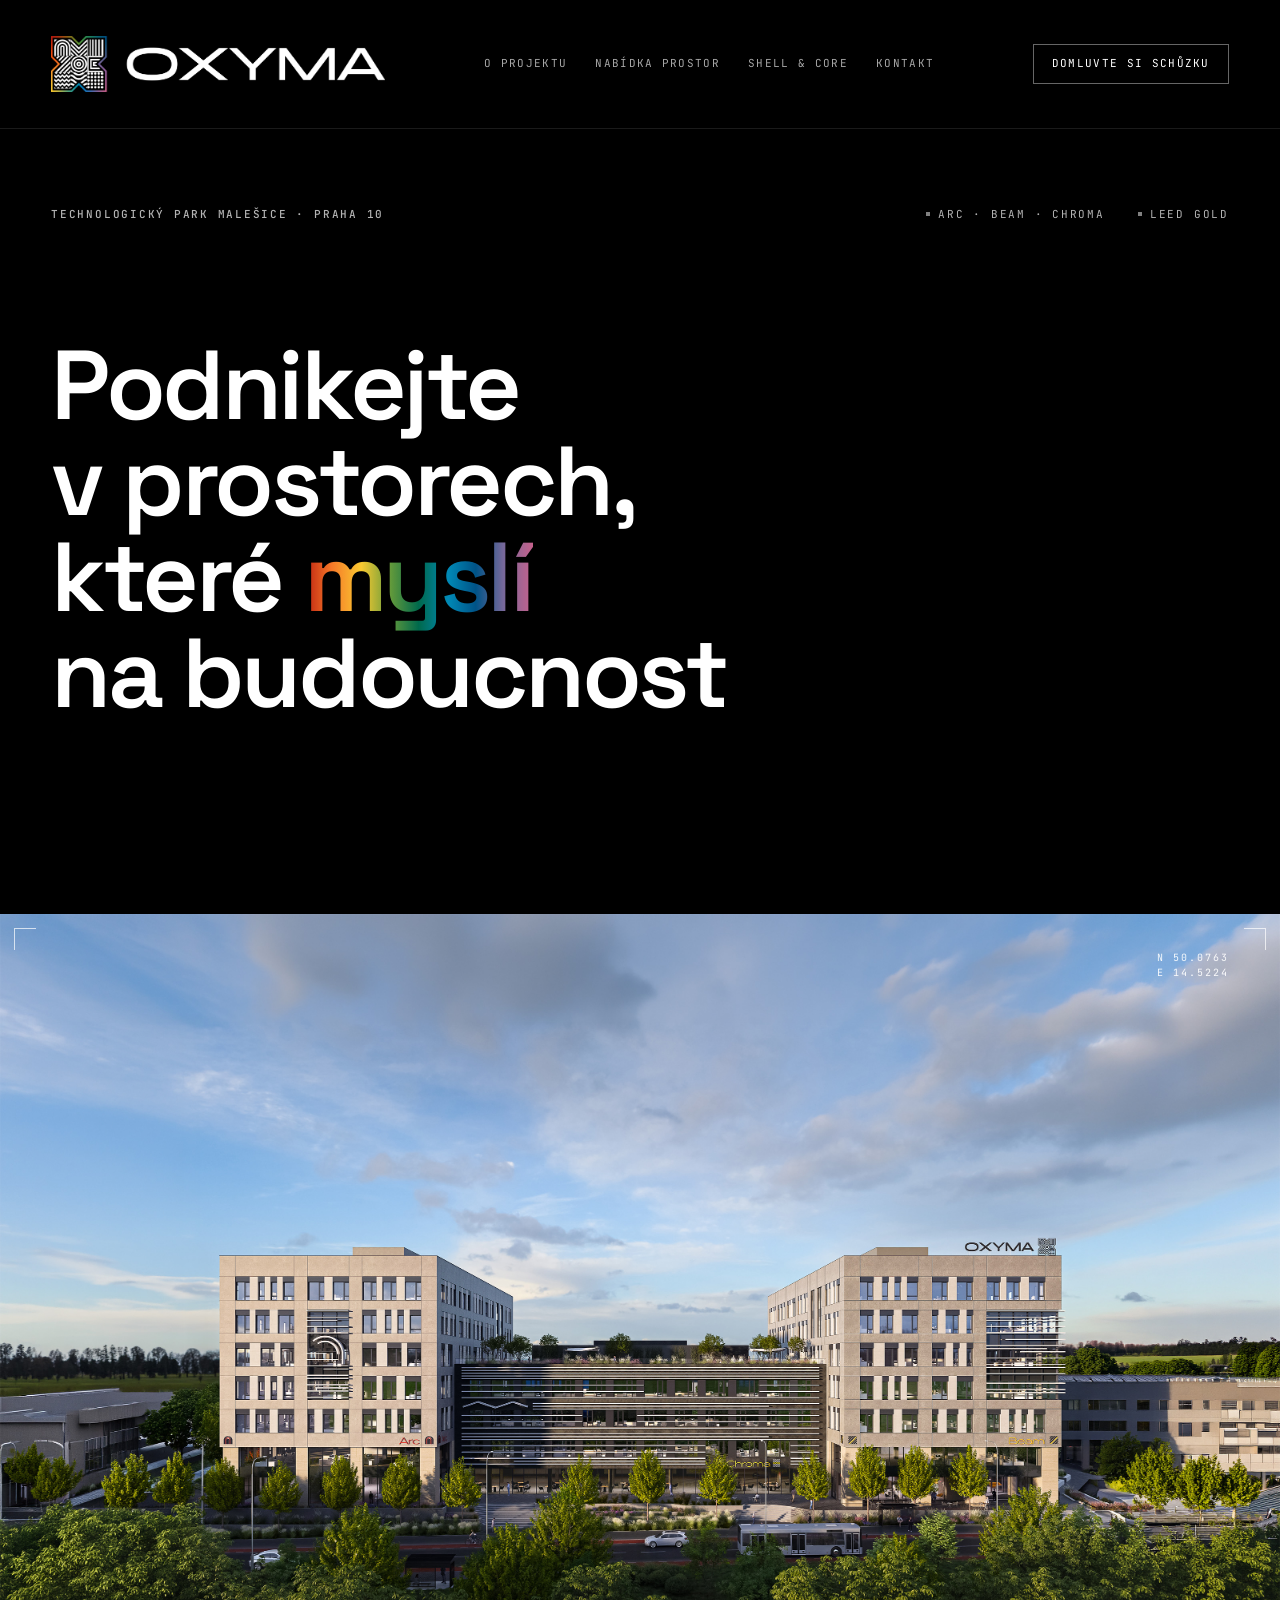
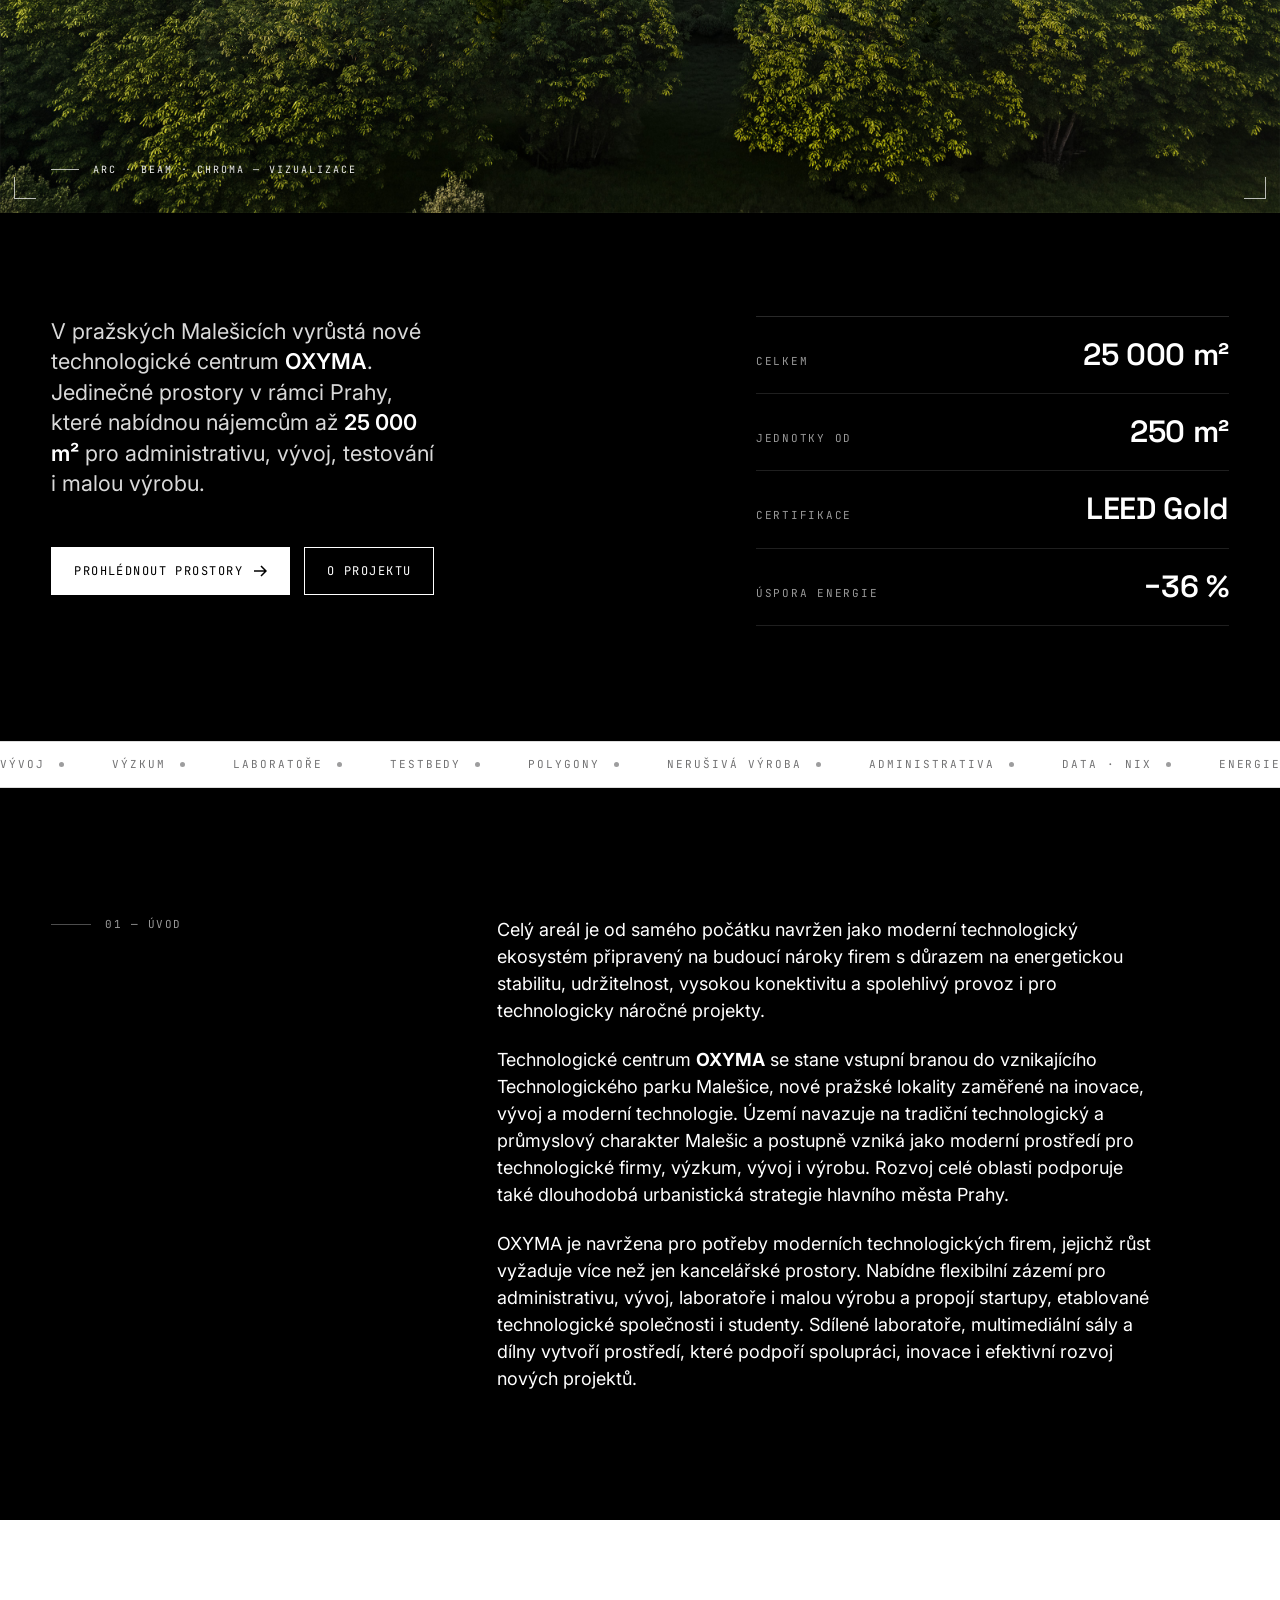
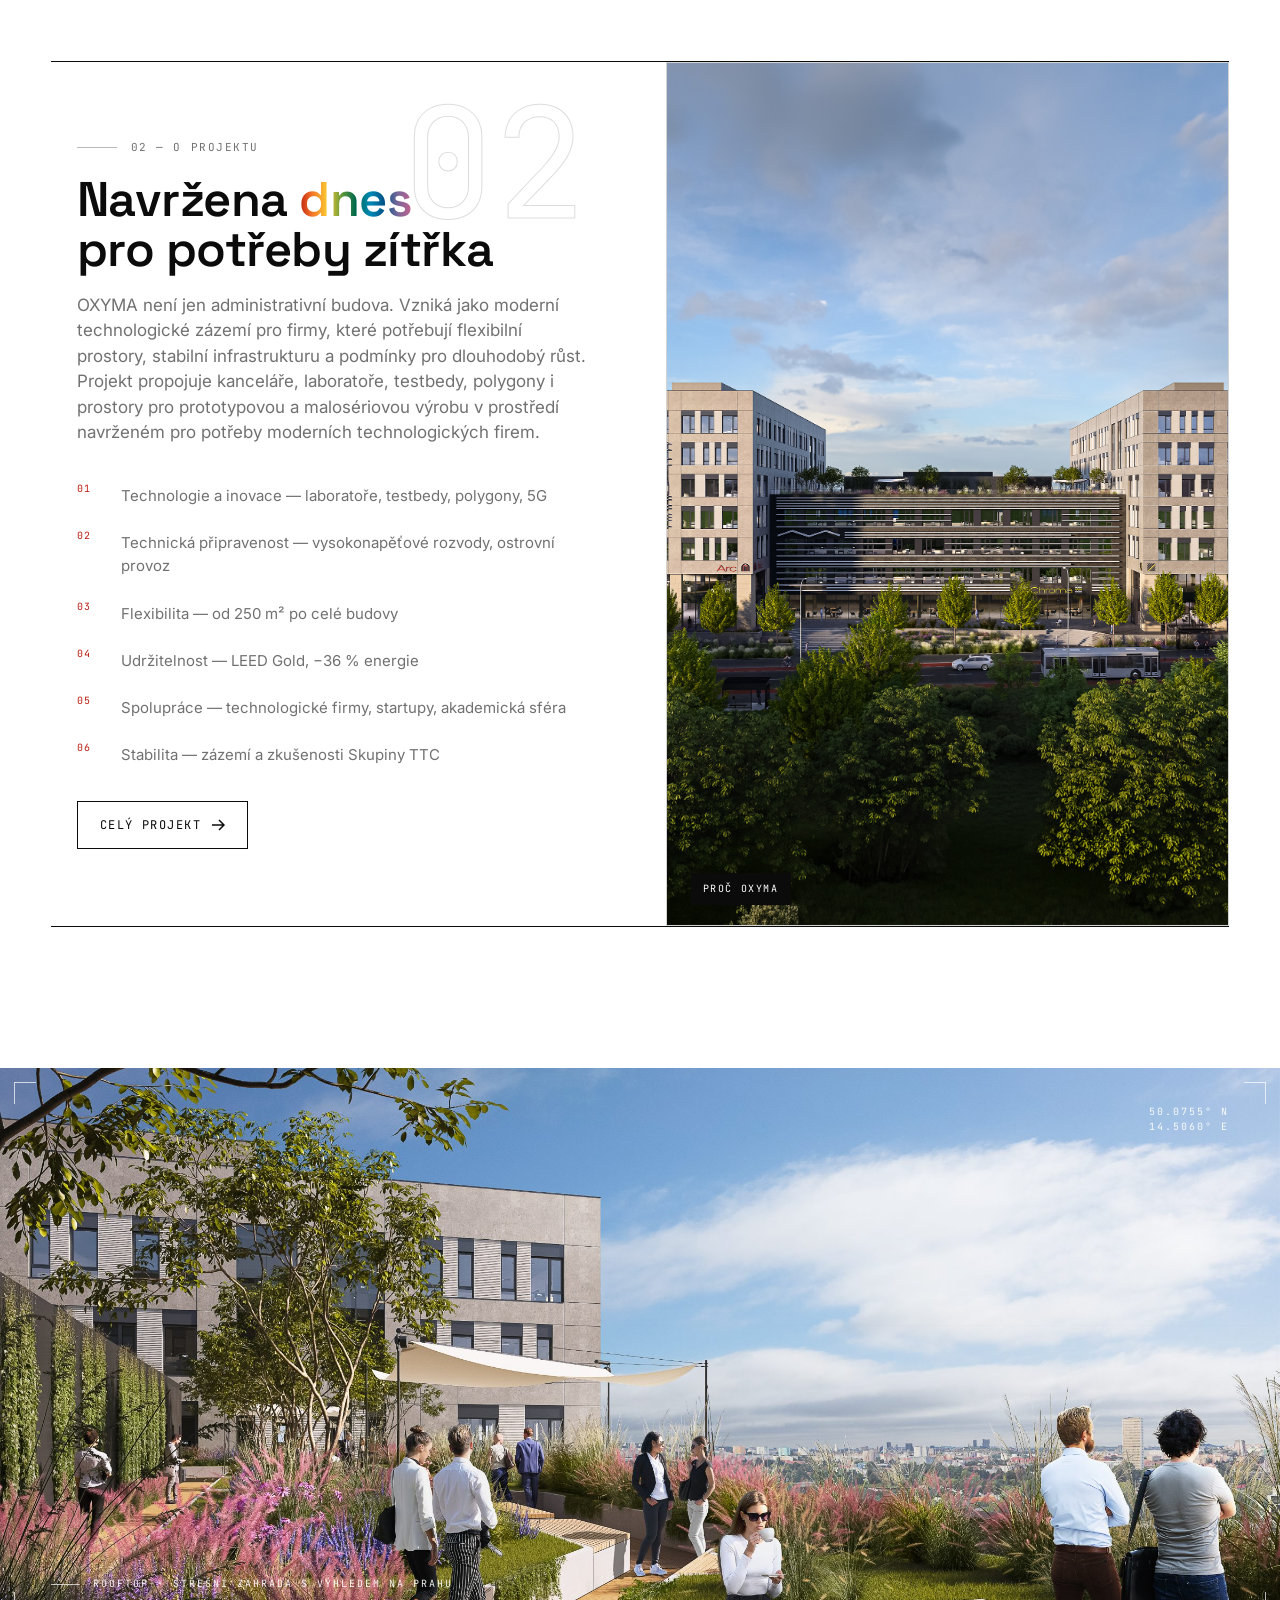
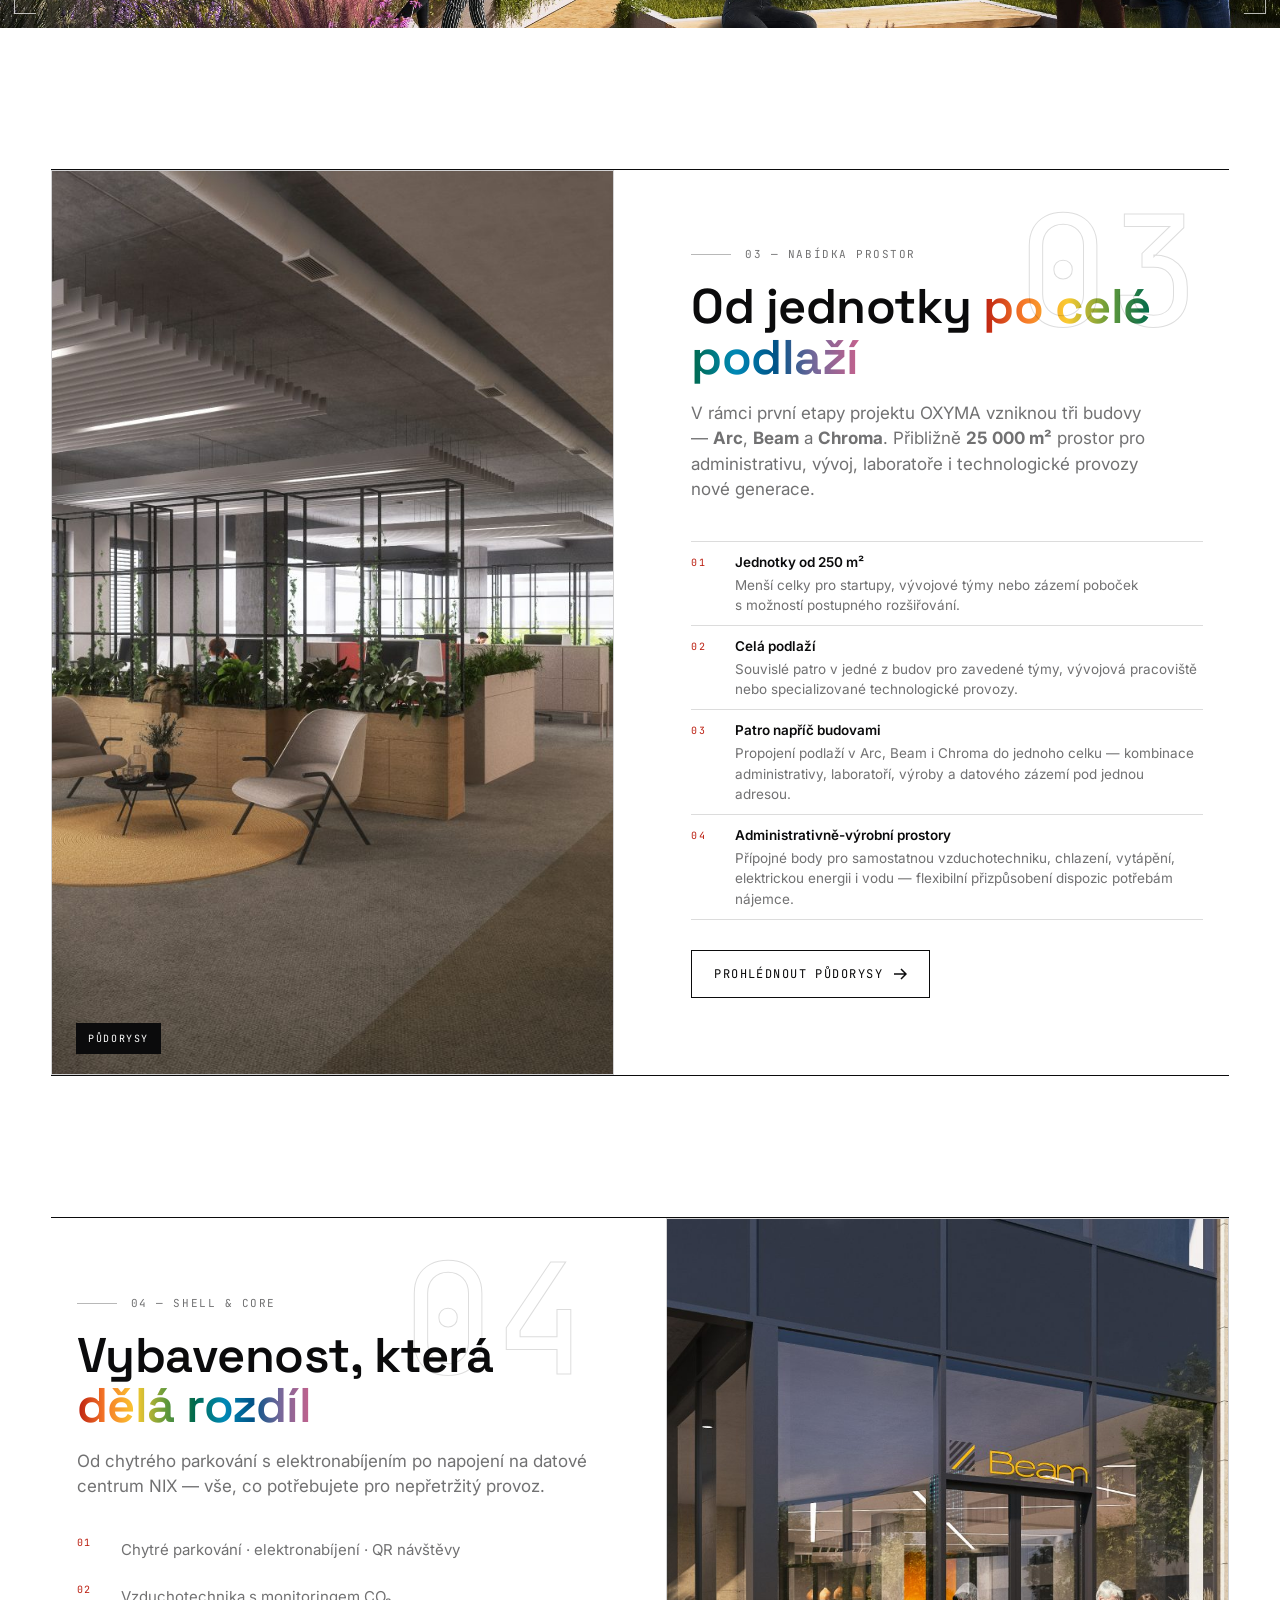
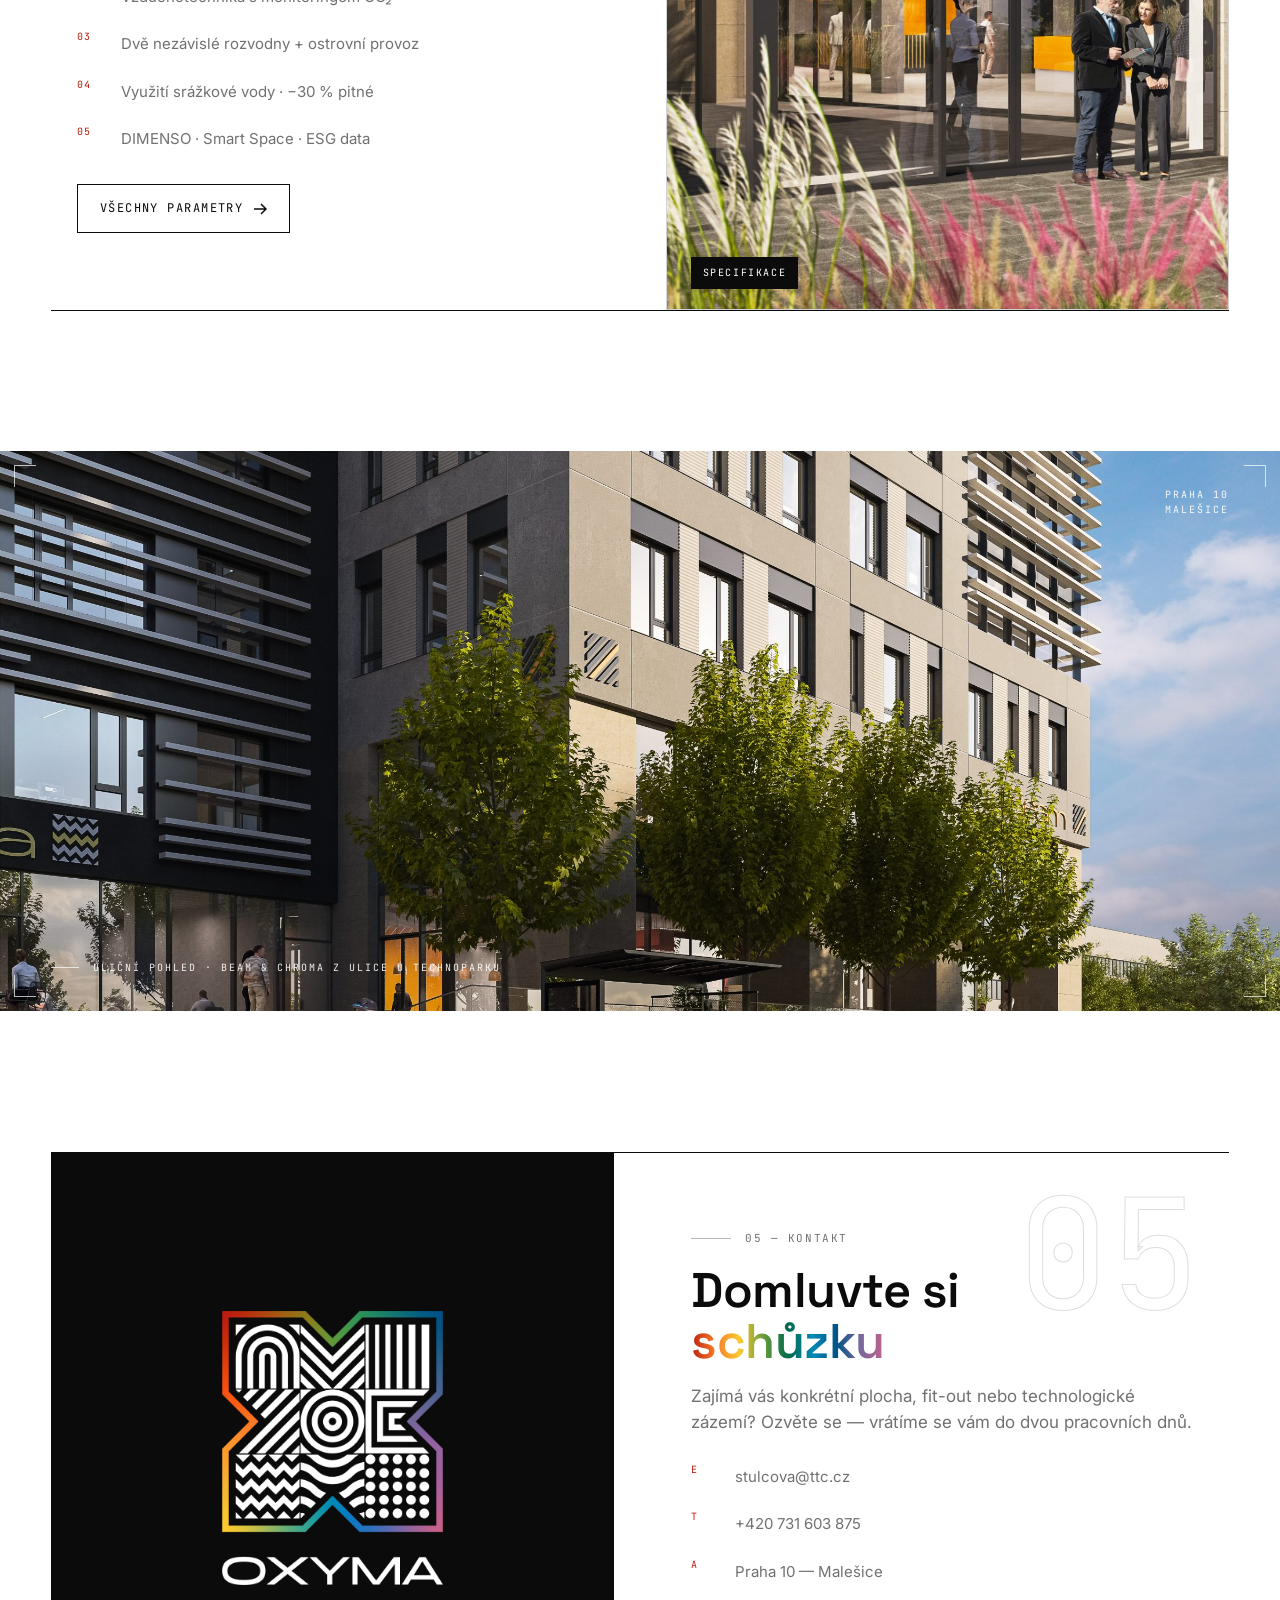
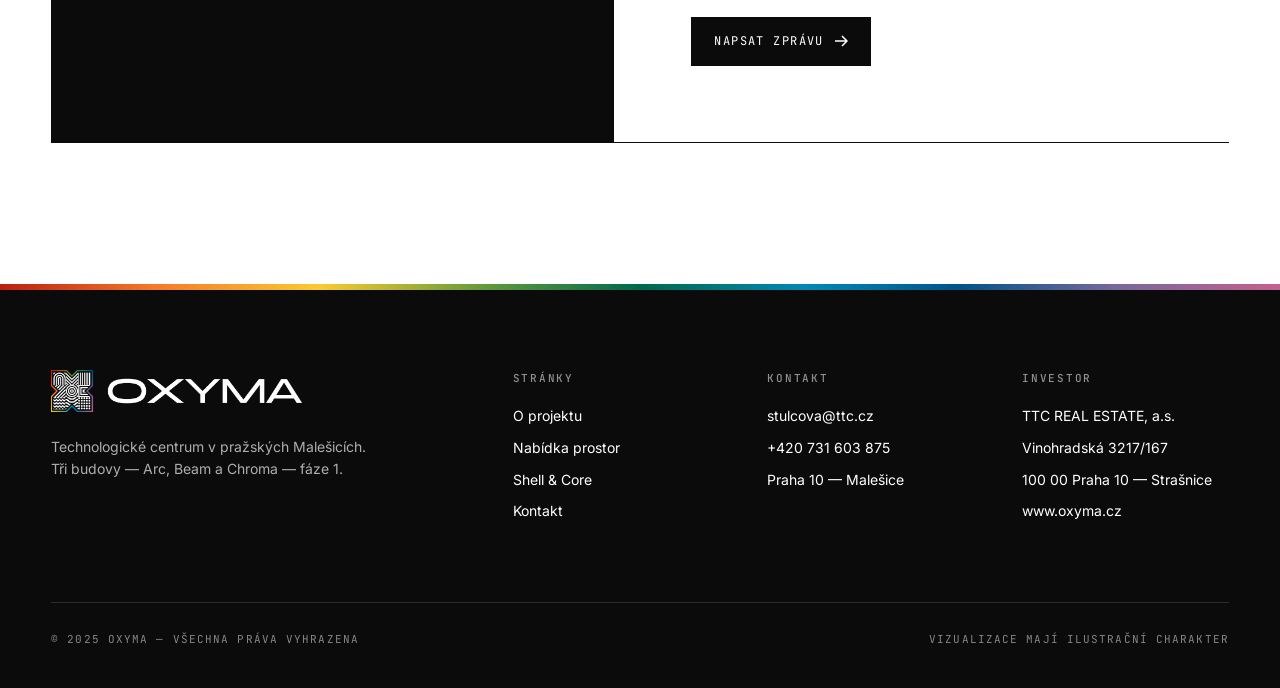
==== commit 35192e36: "Home 02 O projektu: update pillar list (01–06) with new wording" ====
--- a/index.html
+++ b/index.html
@@ -118,12 +118,12 @@
         <h2>Navržena <em>dnes</em><br/>pro potřeby zítřka</h2>
         <p class="lead" style="color: var(--muted);">OXYMA není jen administrativní budova. Vzniká jako moderní technologické zázemí pro firmy, které potřebují flexibilní prostory, stabilní infrastrukturu a podmínky pro dlouhodobý růst. Projekt propojuje kanceláře, laboratoře, testbedy, polygony i prostory pro prototypovou a malosériovou výrobu v prostředí navrženém pro potřeby moderních technologických firem.</p>
         <ul class="teaser-list">
-          <li data-n="01">Technologie — laboratoře, testbedy, polygony</li>
-          <li data-n="02">Energie — trigenerace, ostrovní provoz</li>
+          <li data-n="01">Technologie a inovace — laboratoře, testbedy, polygony, 5G</li>
+          <li data-n="02">Technická připravenost — vysokonapěťové rozvody, ostrovní provoz</li>
           <li data-n="03">Flexibilita — od 250 m² po celé budovy</li>
           <li data-n="04">Udržitelnost — LEED Gold, −36 % energie</li>
-          <li data-n="05">Spolupráce — propojení firem a akademie</li>
-          <li data-n="06">Lokalita — metro Depo Hostivař, cyklostezka</li>
+          <li data-n="05">Spolupráce — technologické firmy, startupy, akademická sféra</li>
+          <li data-n="06">Stabilita — zázemí a zkušenosti Skupiny TTC</li>
         </ul>
         <a class="btn ghost" href="o-projektu.html" style="margin-top: 12px; justify-self: start;">
           Celý projekt
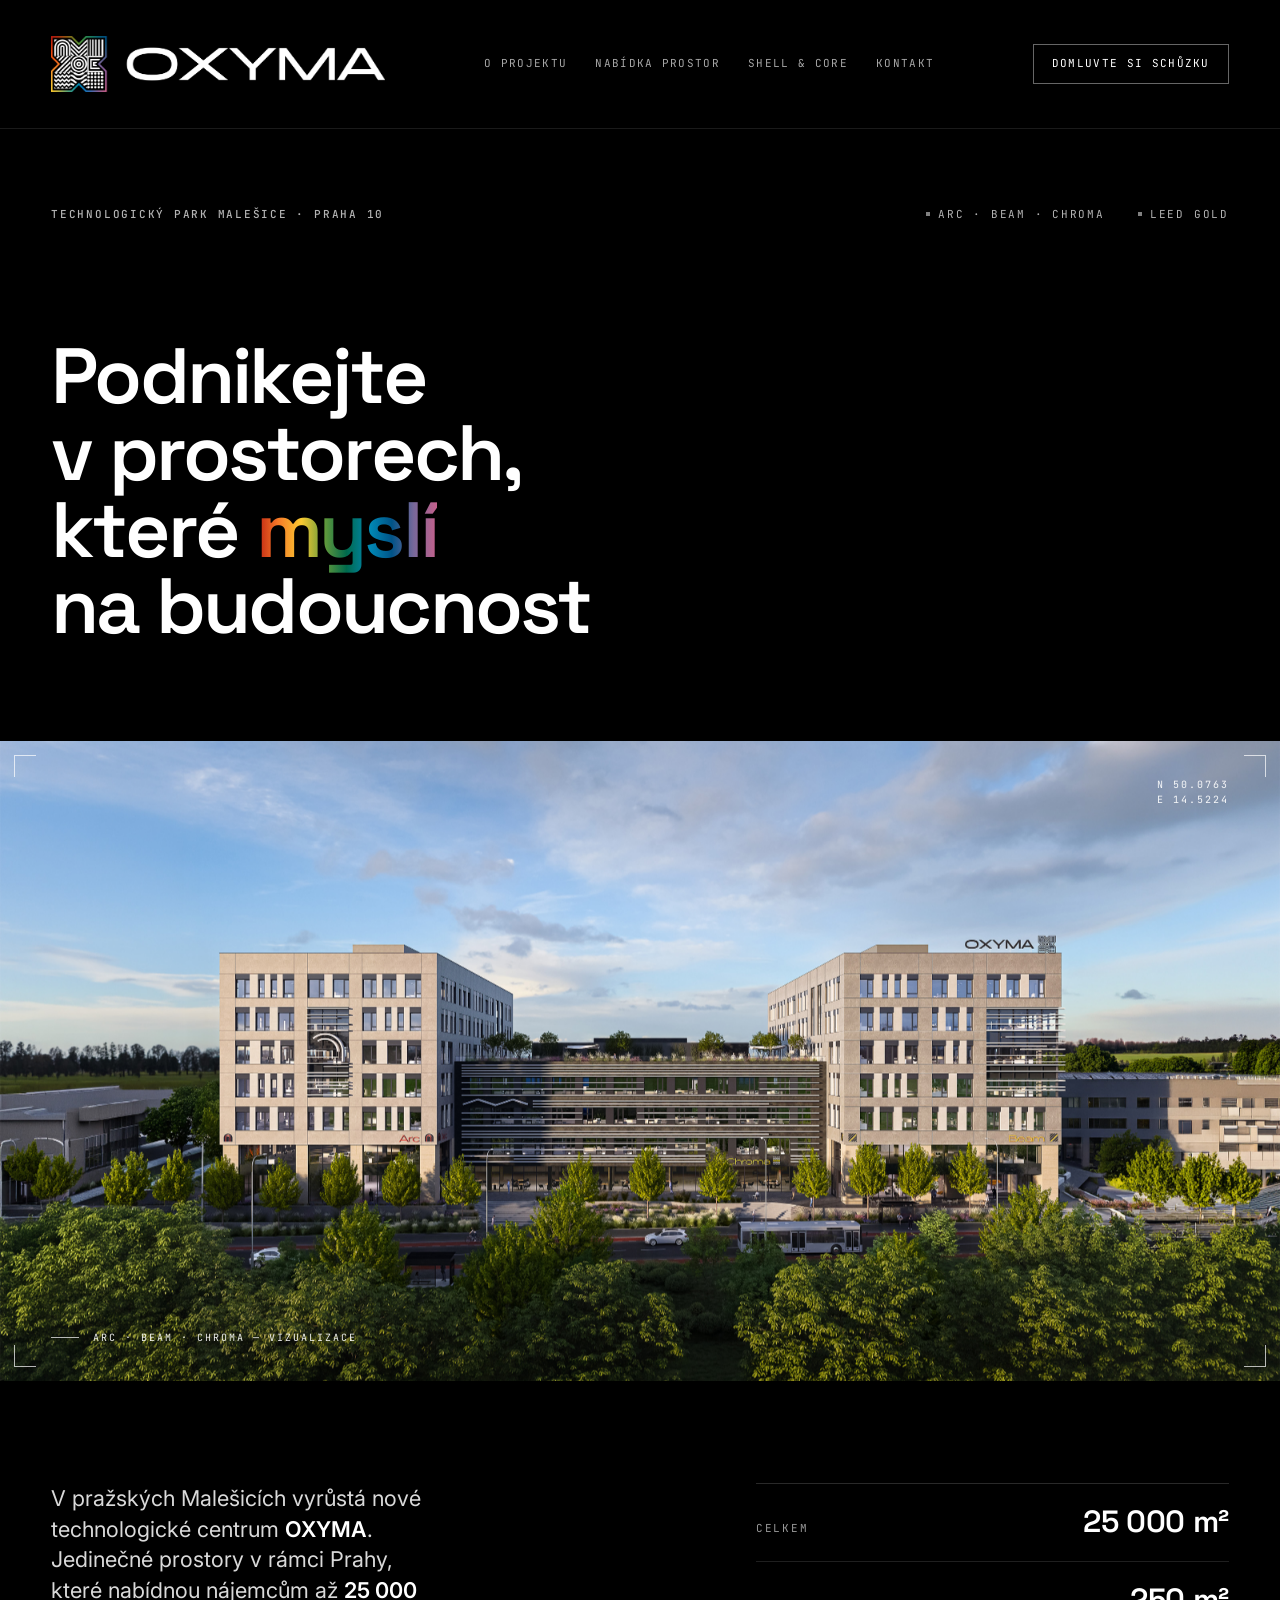
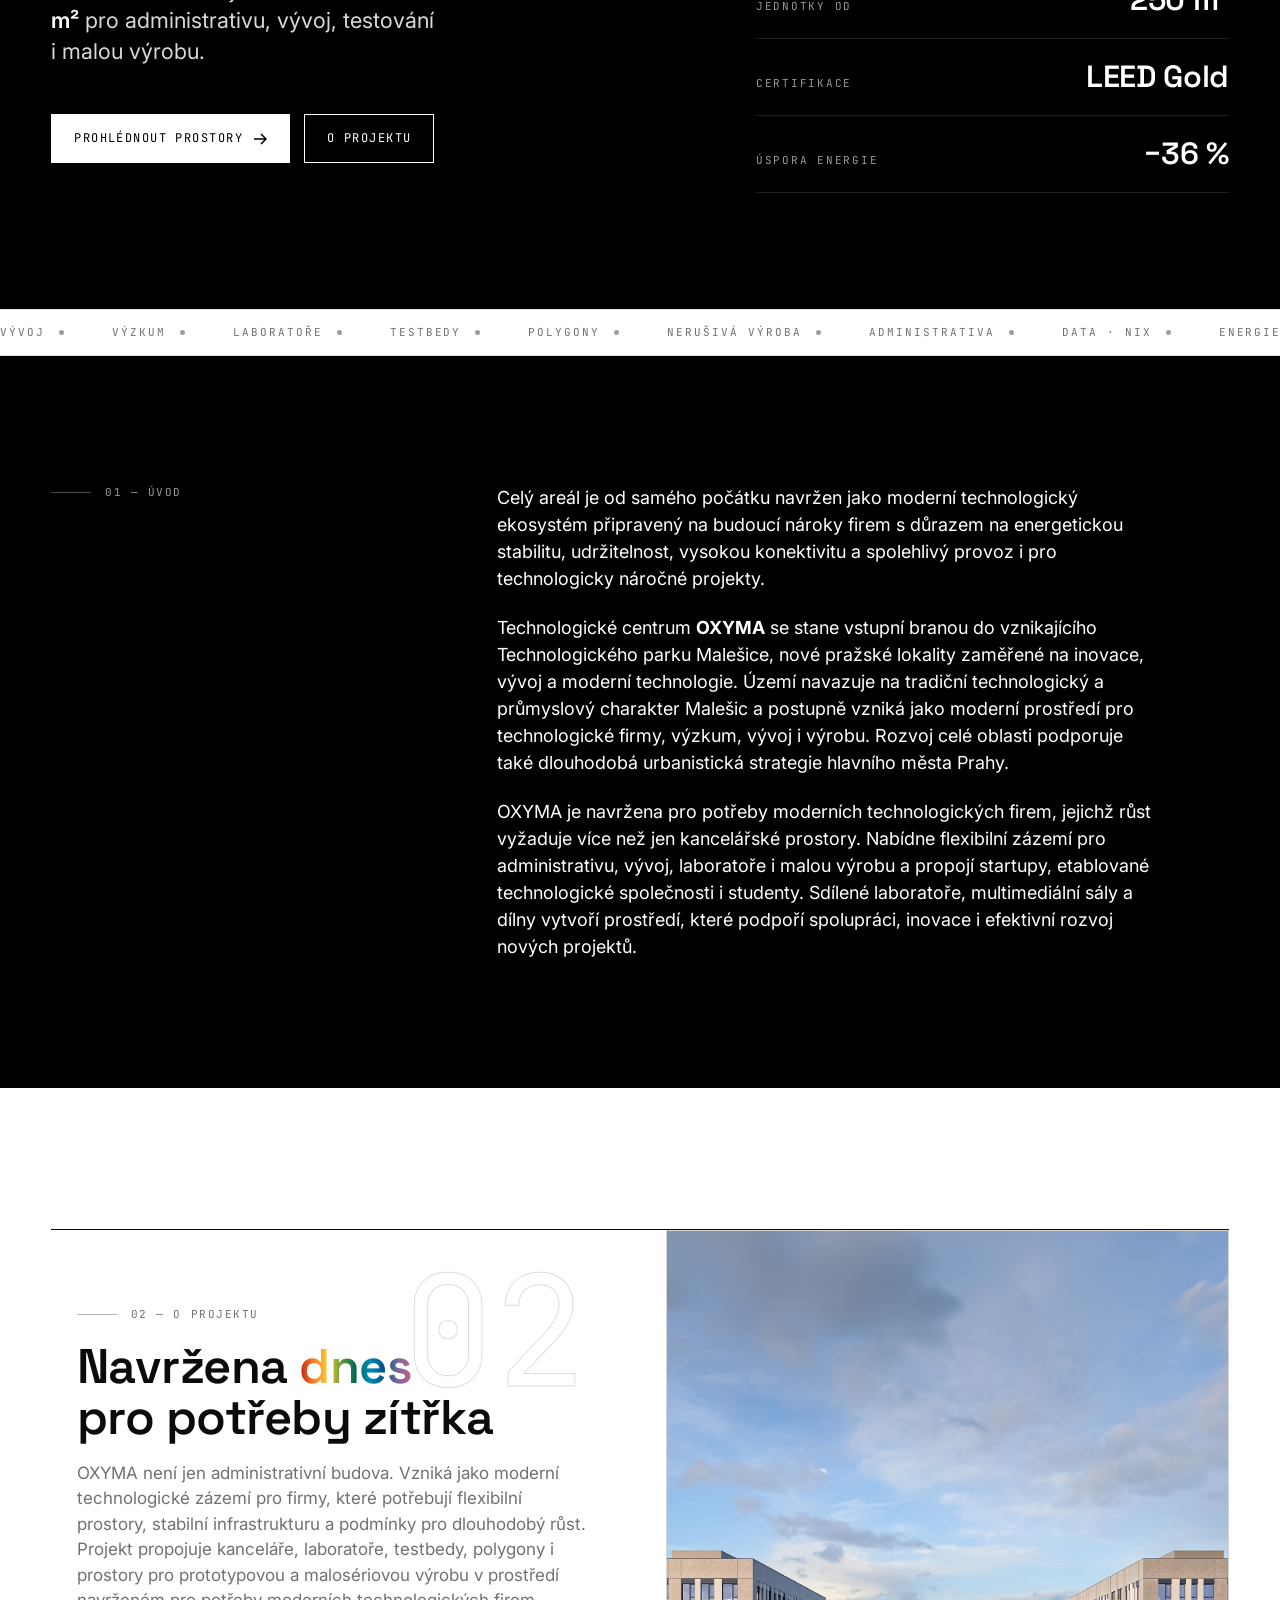
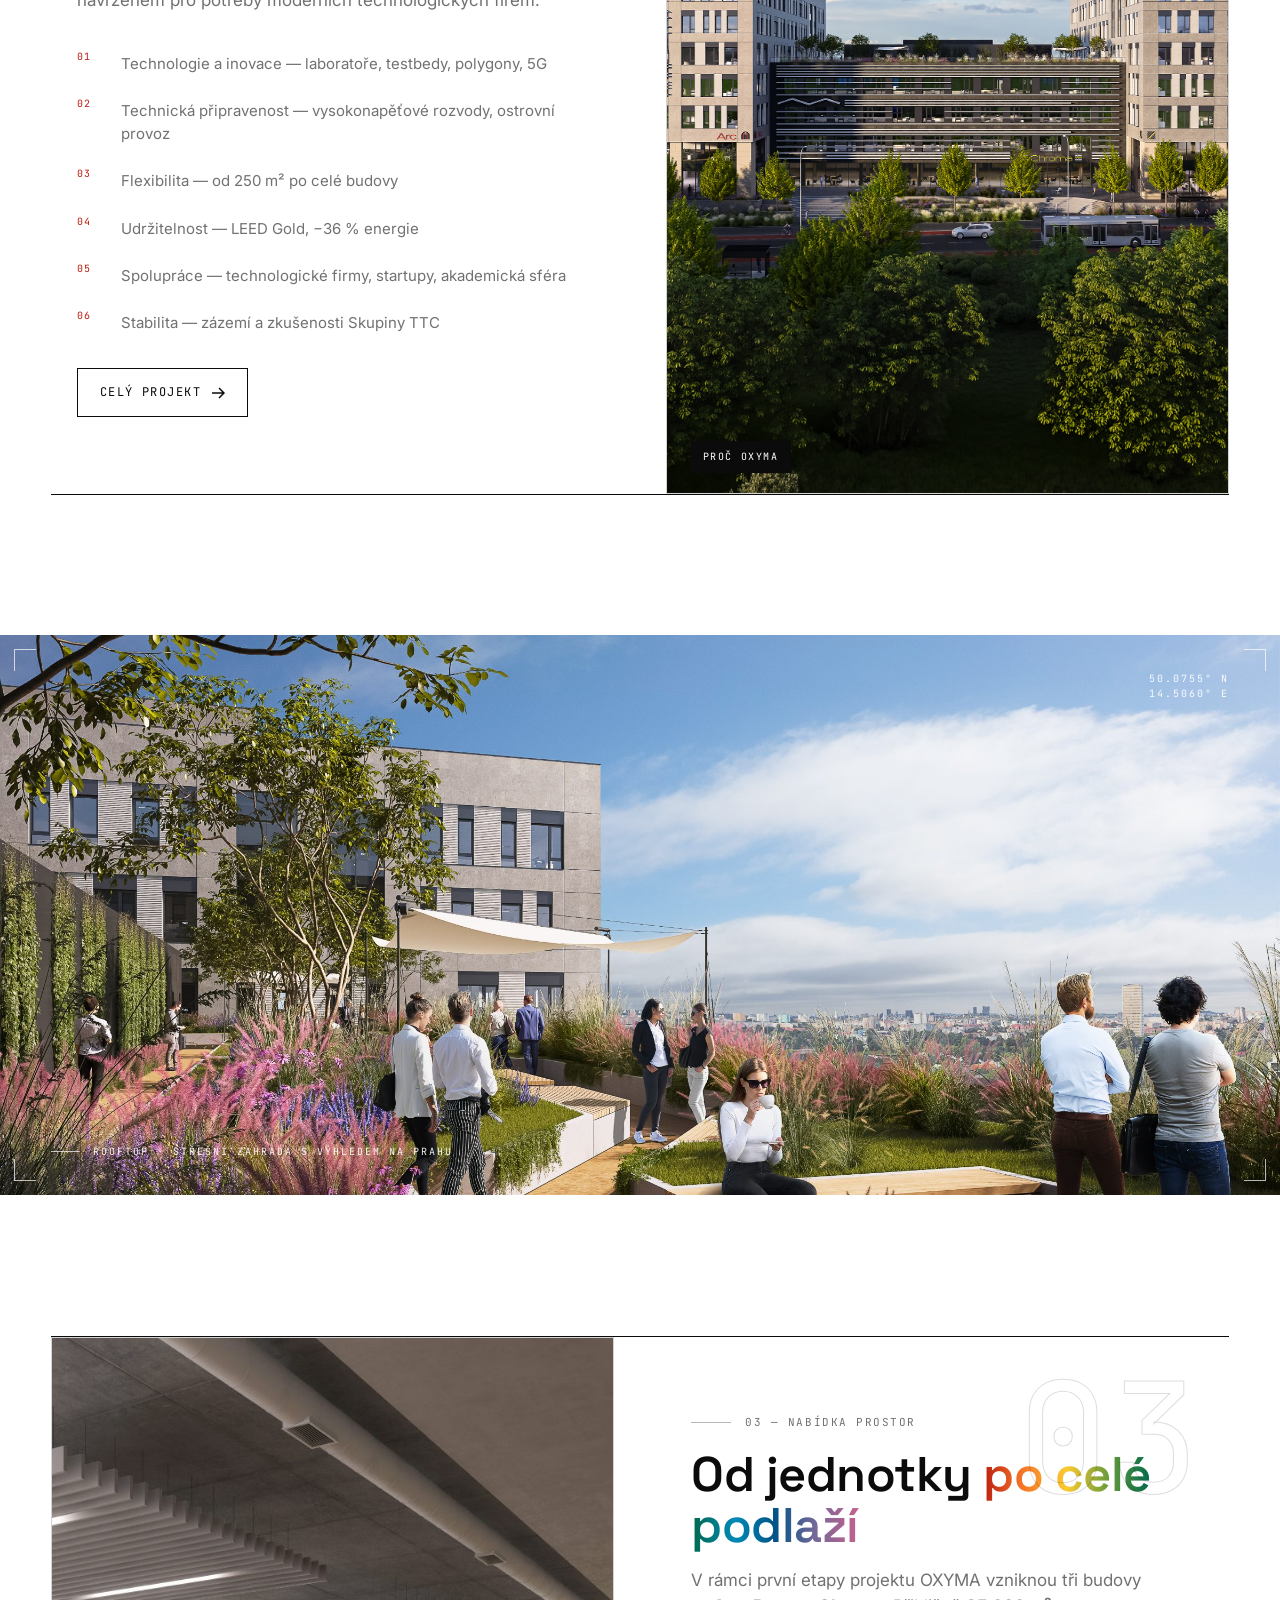
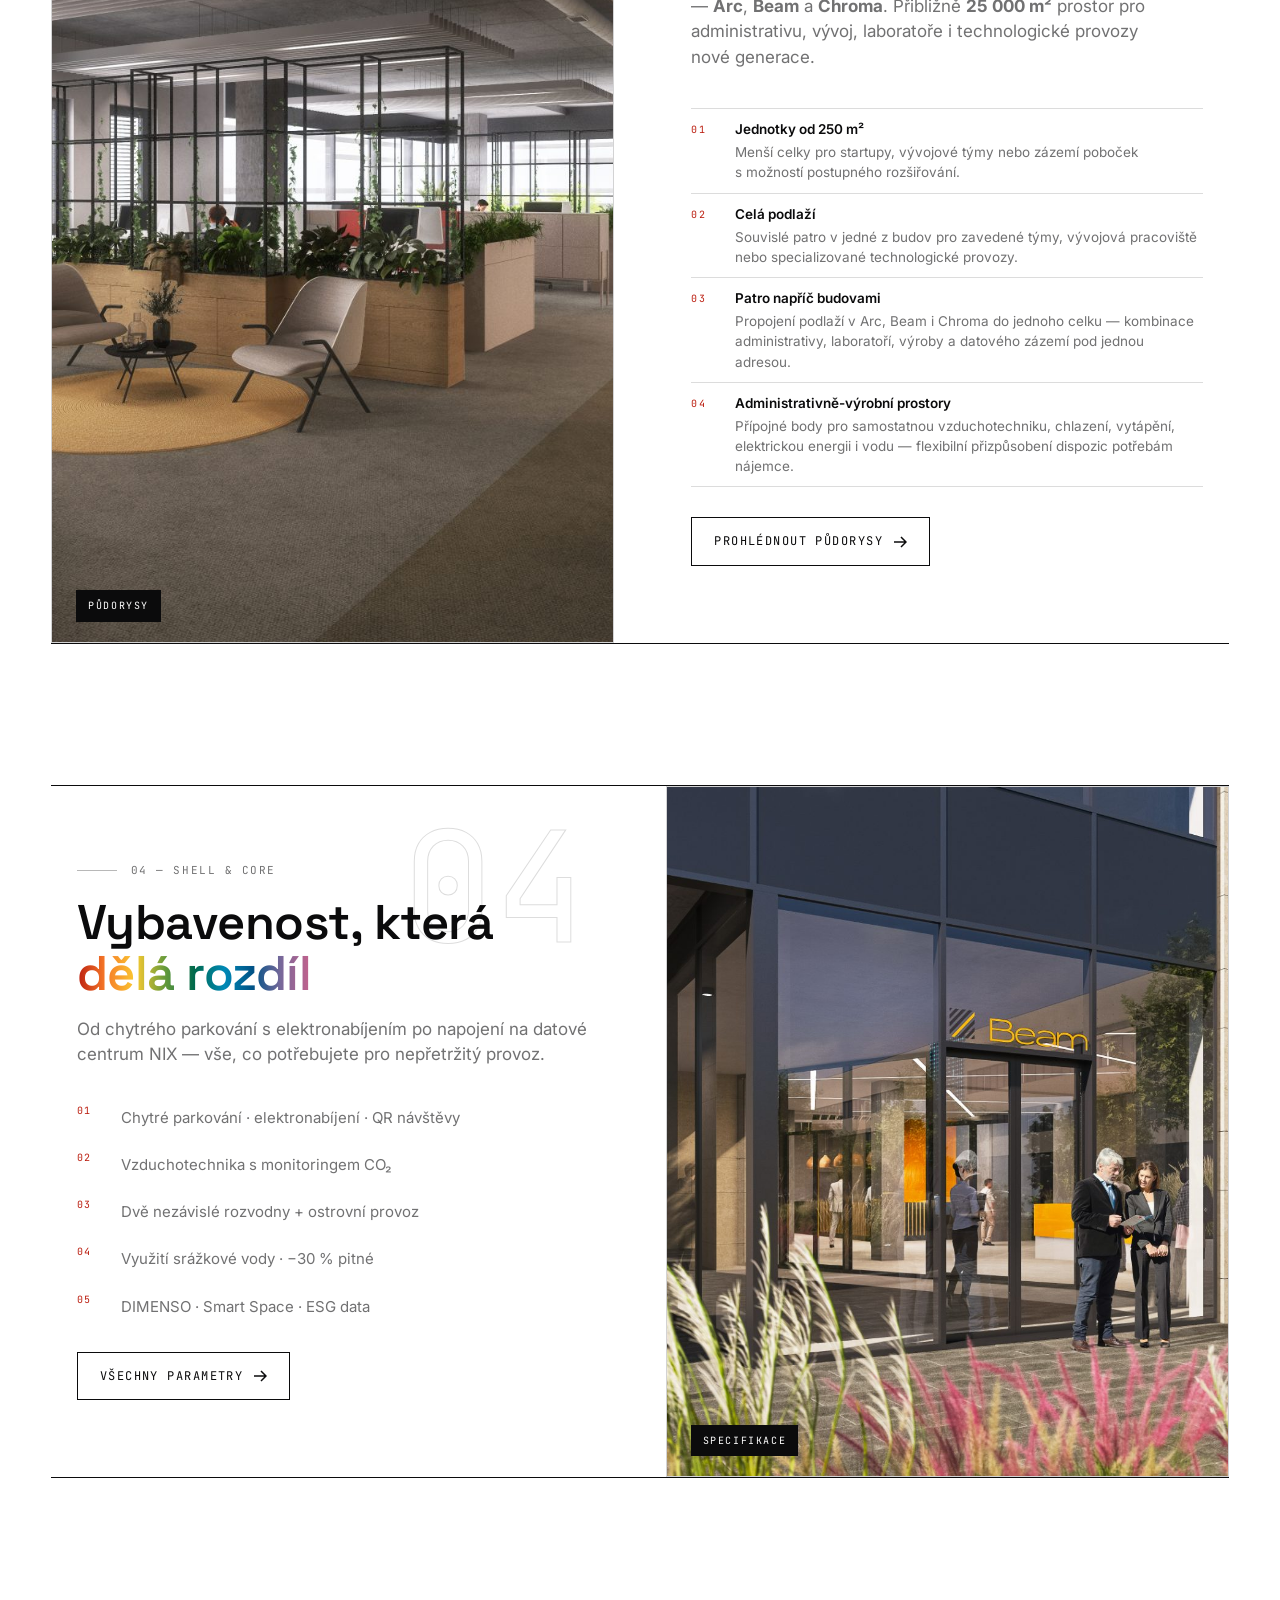
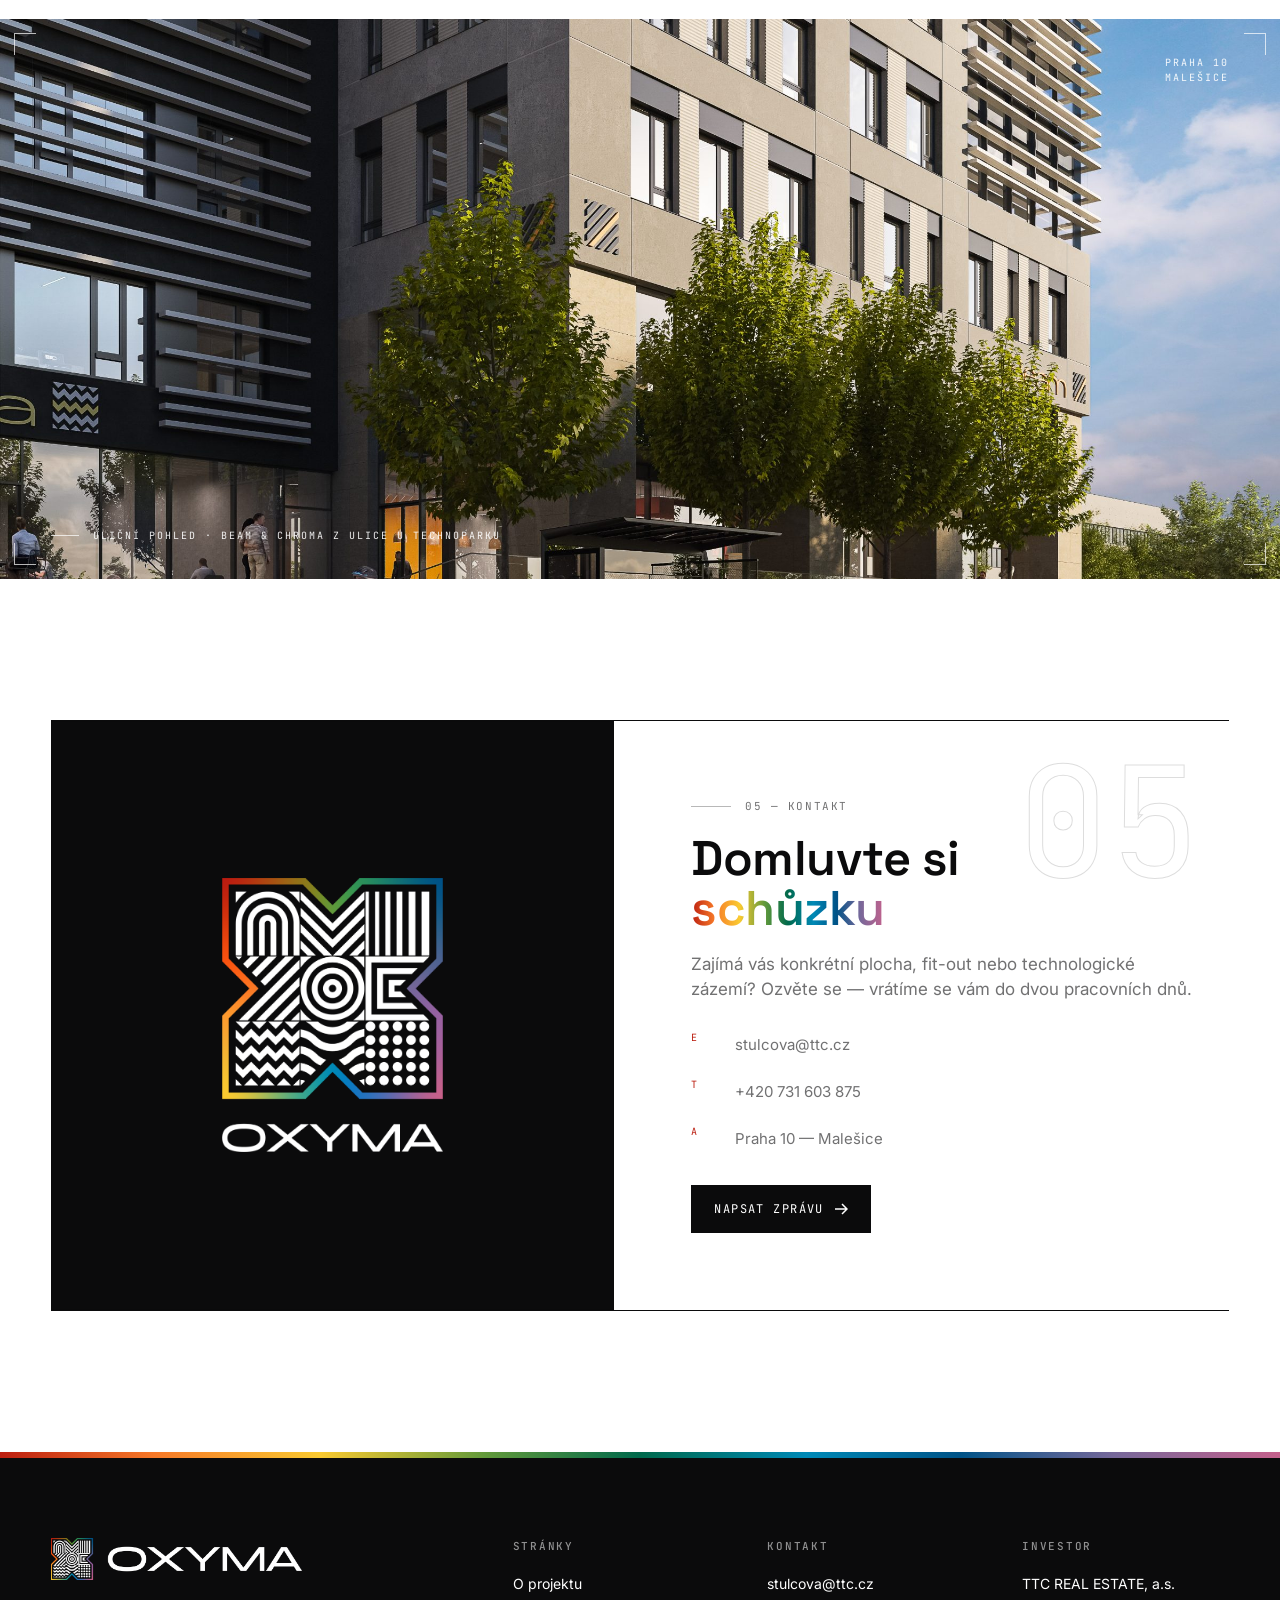
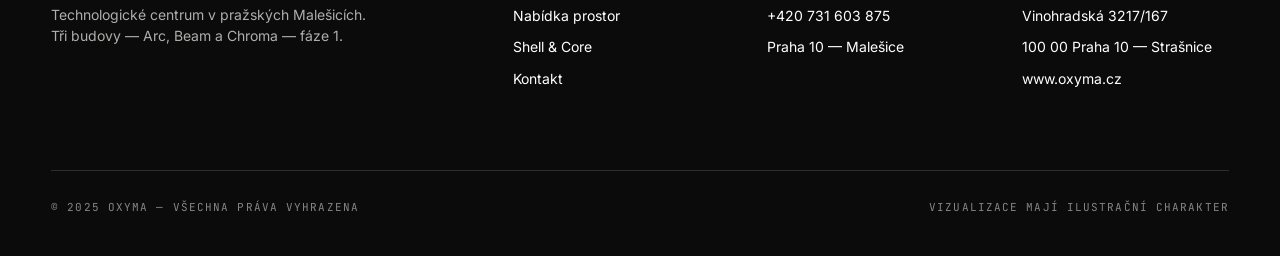
==== commit 1a83fc49: "Home hero: parallax effect on first photo (translateY on scroll, prefers-reduced-motion safe)" ====
--- a/index.html
+++ b/index.html
@@ -268,6 +268,30 @@
     else if (r.logoDark) img.src = r.logoDark;
   });
 })();
+// Hero photo parallax
+(function(){
+  if (matchMedia('(prefers-reduced-motion: reduce)').matches) return;
+  var fig = document.querySelector('.hero-airy .hero-photo');
+  if (!fig) return;
+  var img = fig.querySelector('img');
+  if (!img) return;
+  var ticking = false;
+  function update(){
+    var rect = fig.getBoundingClientRect();
+    var vh = window.innerHeight;
+    var centerOffset = rect.top + rect.height/2 - vh/2;
+    var t = -centerOffset * 0.18;
+    var max = rect.height * 0.10;
+    if (t > max) t = max;
+    if (t < -max) t = -max;
+    img.style.transform = 'translate3d(0,' + t.toFixed(2) + 'px,0)';
+    ticking = false;
+  }
+  function onScroll(){ if (!ticking){ requestAnimationFrame(update); ticking = true; } }
+  window.addEventListener('scroll', onScroll, { passive: true });
+  window.addEventListener('resize', onScroll);
+  update();
+})();
 </script>
 </body>
 </html>
--- a/css/styles.css
+++ b/css/styles.css
@@ -213,13 +213,13 @@
 }
 .hero-title {
   font-family: var(--font-display);
-  font-size: clamp(37px, 7.65vw, 129px);
+  font-size: clamp(30px, 6.12vw, 103px);
   font-weight: 600;
   line-height: 0.98;
   letter-spacing: -0.035em;
   max-width: 18ch;
-  margin: 0 0 clamp(48px, 7vw, 96px);
-  padding-bottom: clamp(56px, 8vw, 112px);
+  margin: 0 0 clamp(24px, 3.5vw, 48px);
+  padding-bottom: clamp(28px, 4vw, 56px);
 }
 .hero-title em {
   font-style: normal; font-weight: 600;
@@ -243,6 +243,12 @@
 
 .hero-photo { position: relative; margin: 0; width: 100%; overflow: hidden; }
 .hero-photo img { width: 100%; height: auto; display: block; }
+/* parallax: home hero photo (first .hero-photo inside .hero-airy) */
+.hero-airy .hero-photo { height: clamp(360px, 56vw, 640px); }
+.hero-airy .hero-photo img { width: 100%; height: 120%; object-fit: cover; will-change: transform; }
+@media (prefers-reduced-motion: reduce) {
+  .hero-airy .hero-photo img { transform: none !important; }
+}
 /* scenic full-bleed strip (section divider) — cinematic crop */
 .hero-photo.scenic-strip { height: clamp(280px, 46vw, 560px); }
 .hero-photo.scenic-strip img { width: 100%; height: 100%; object-fit: cover; }
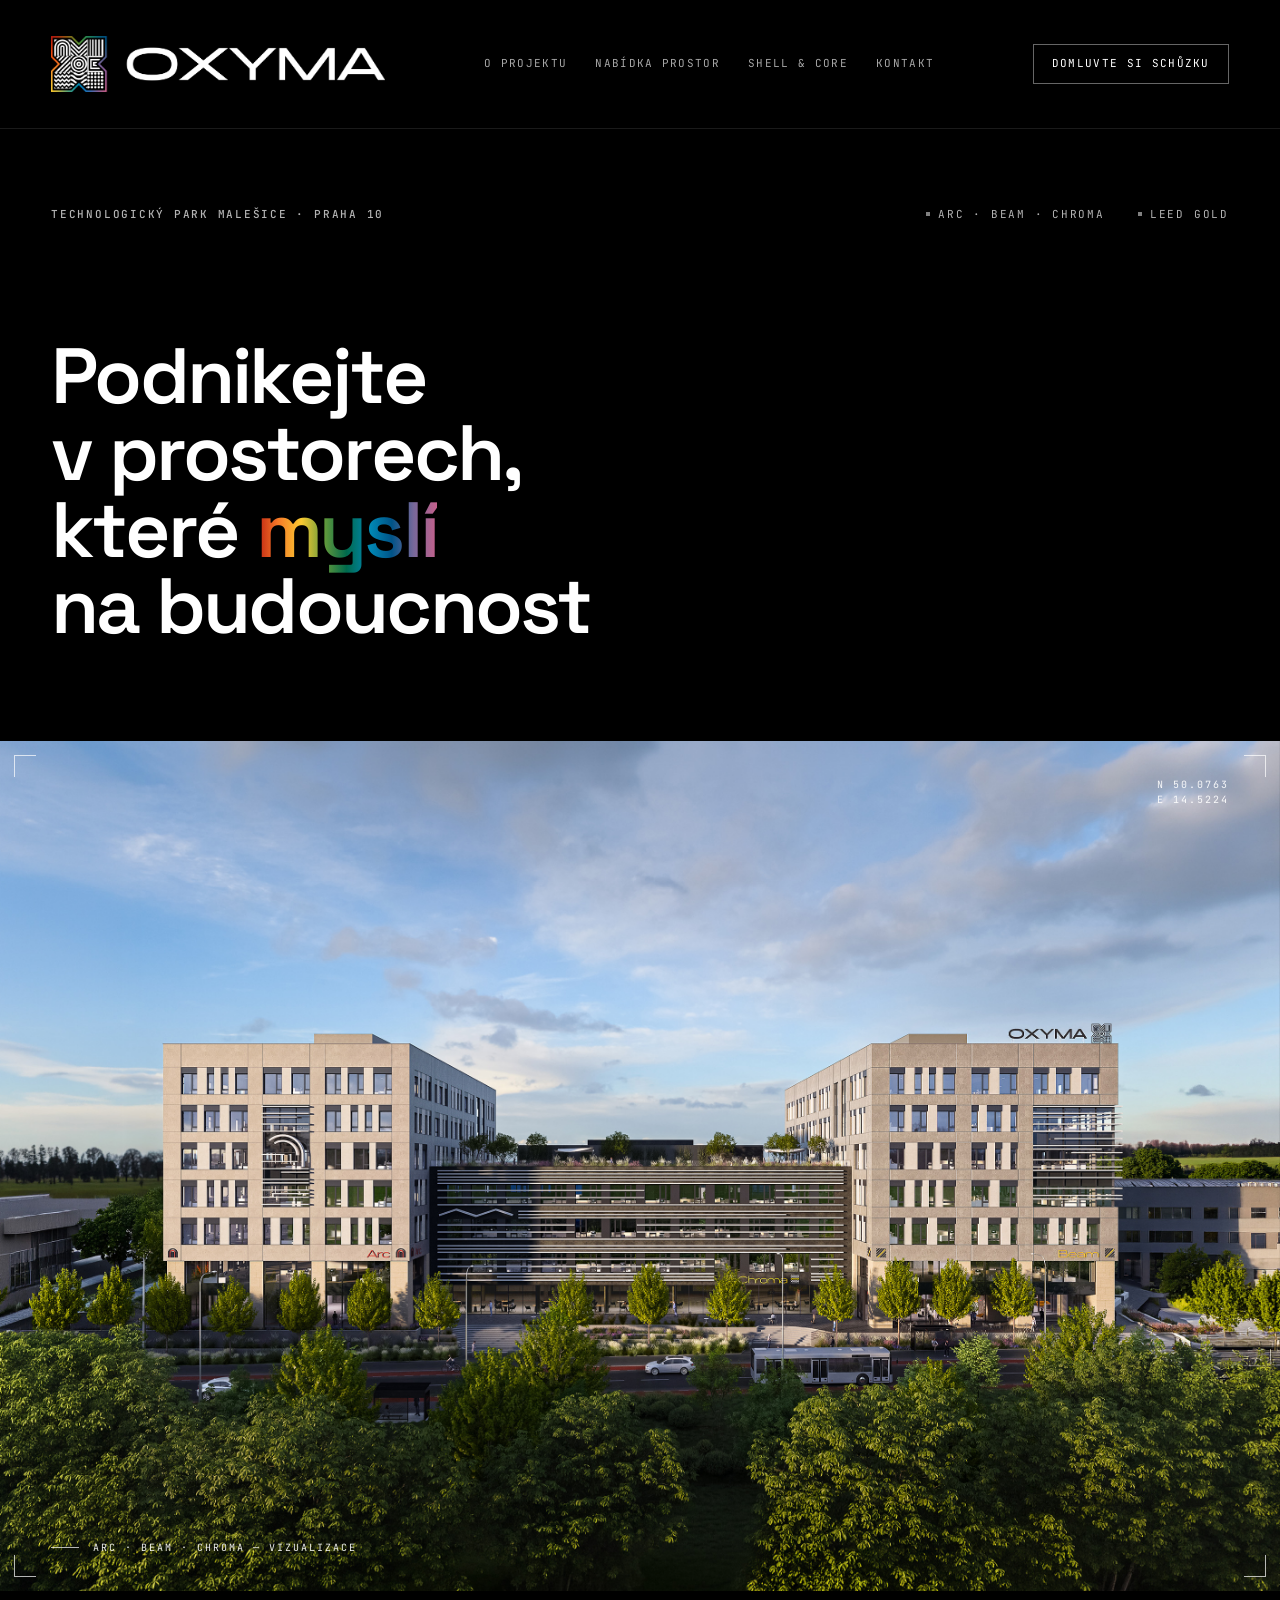
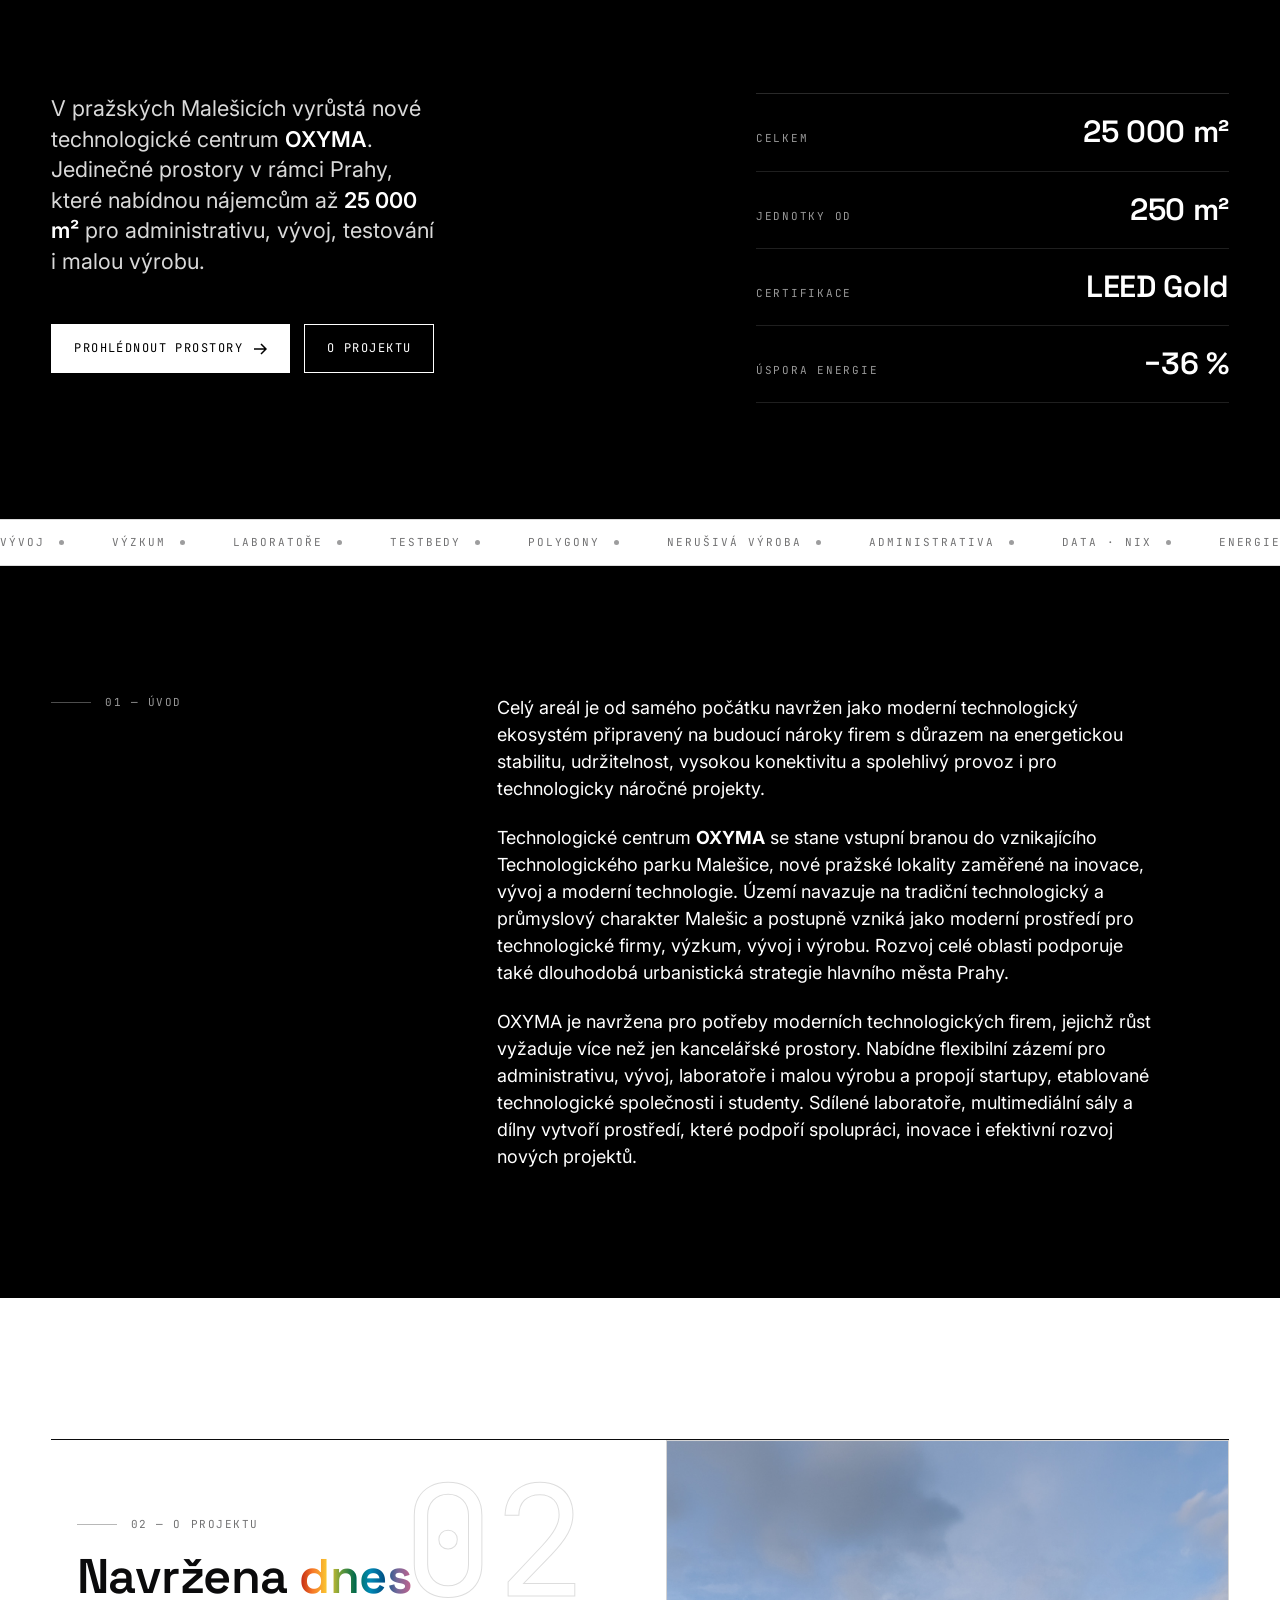
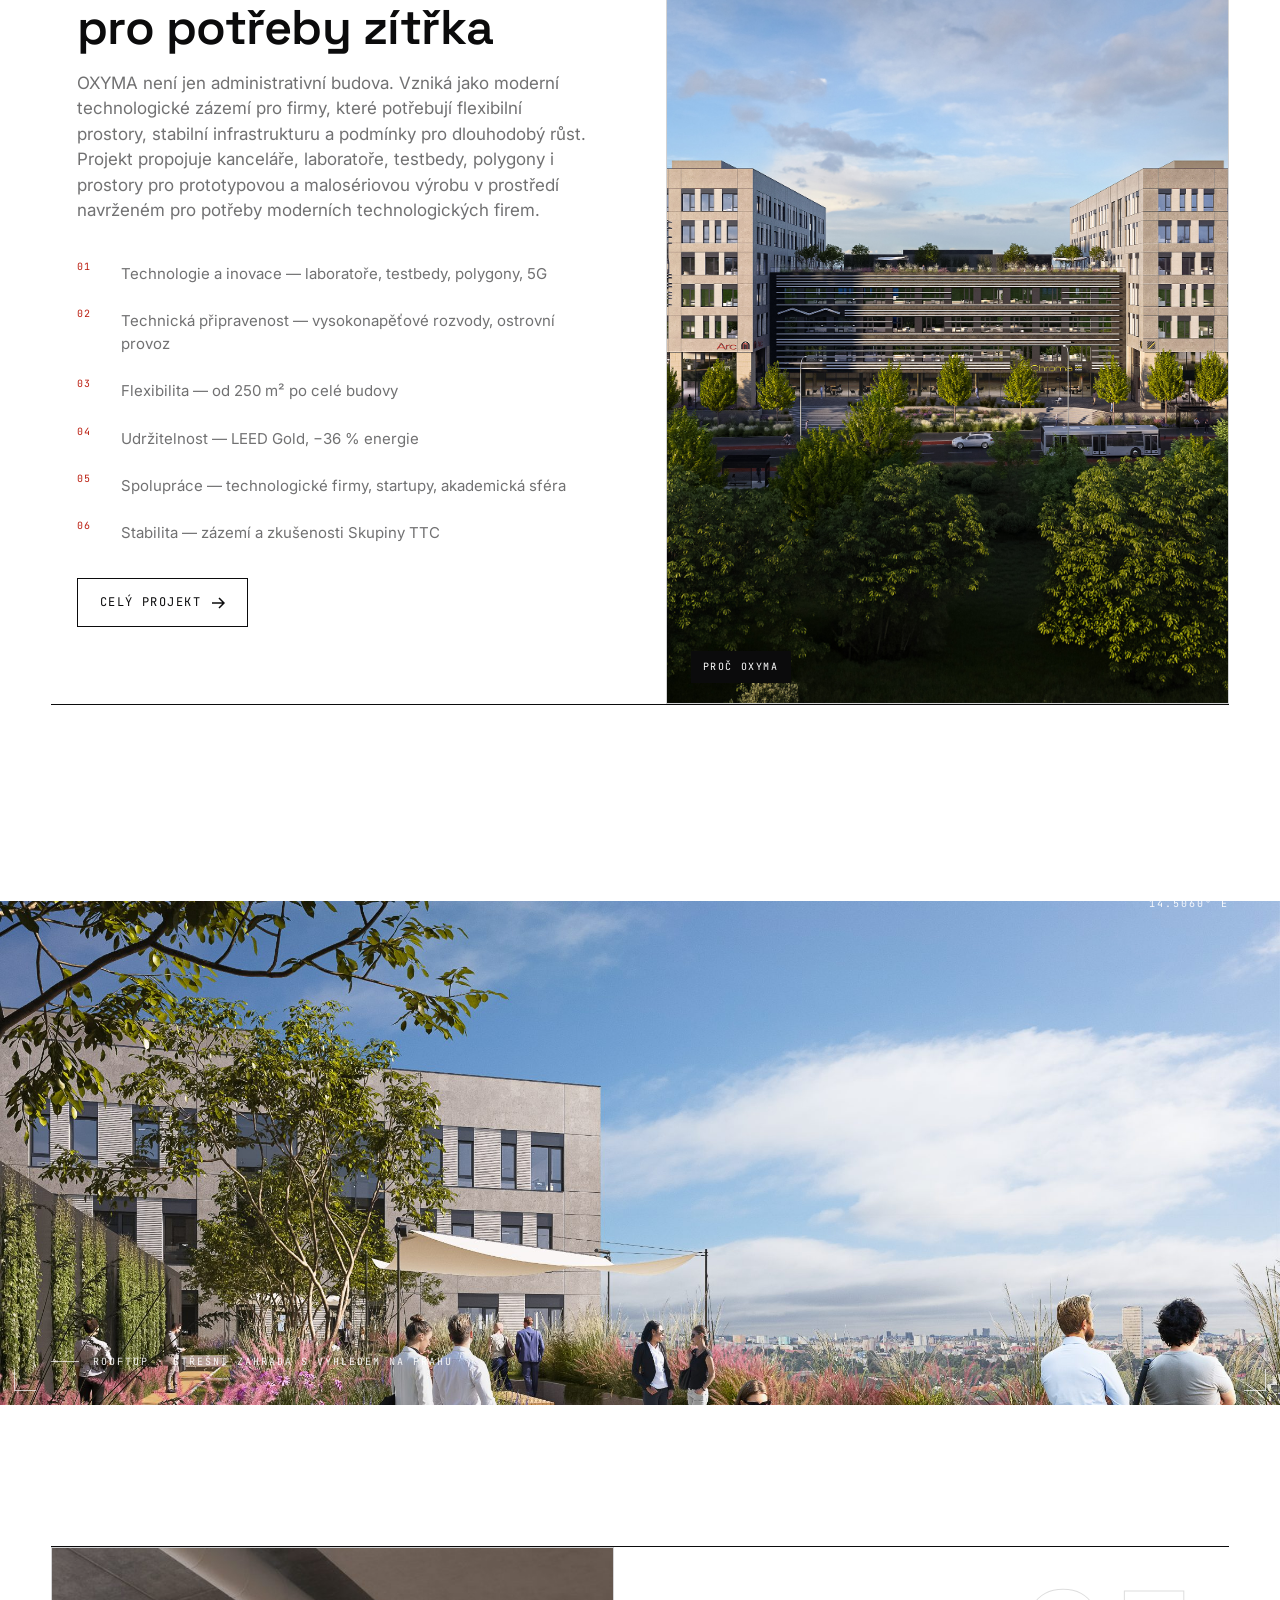
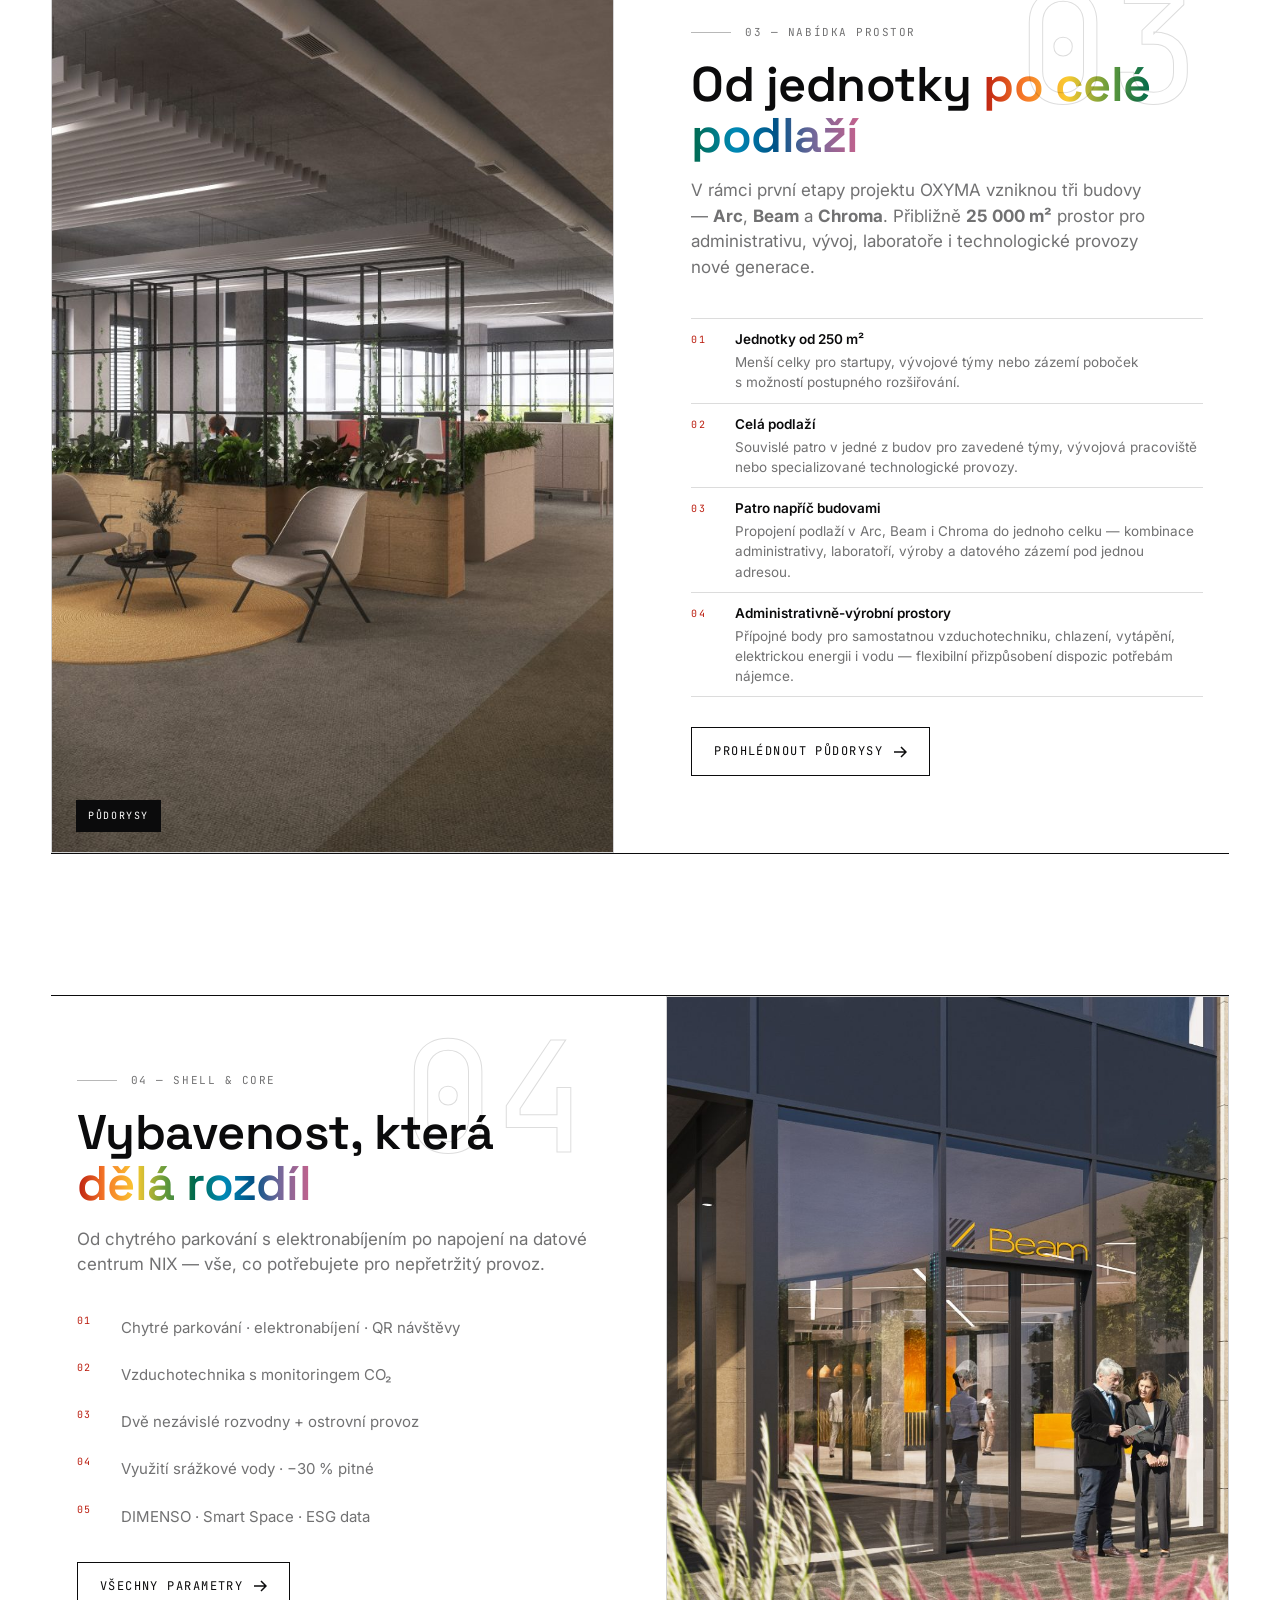
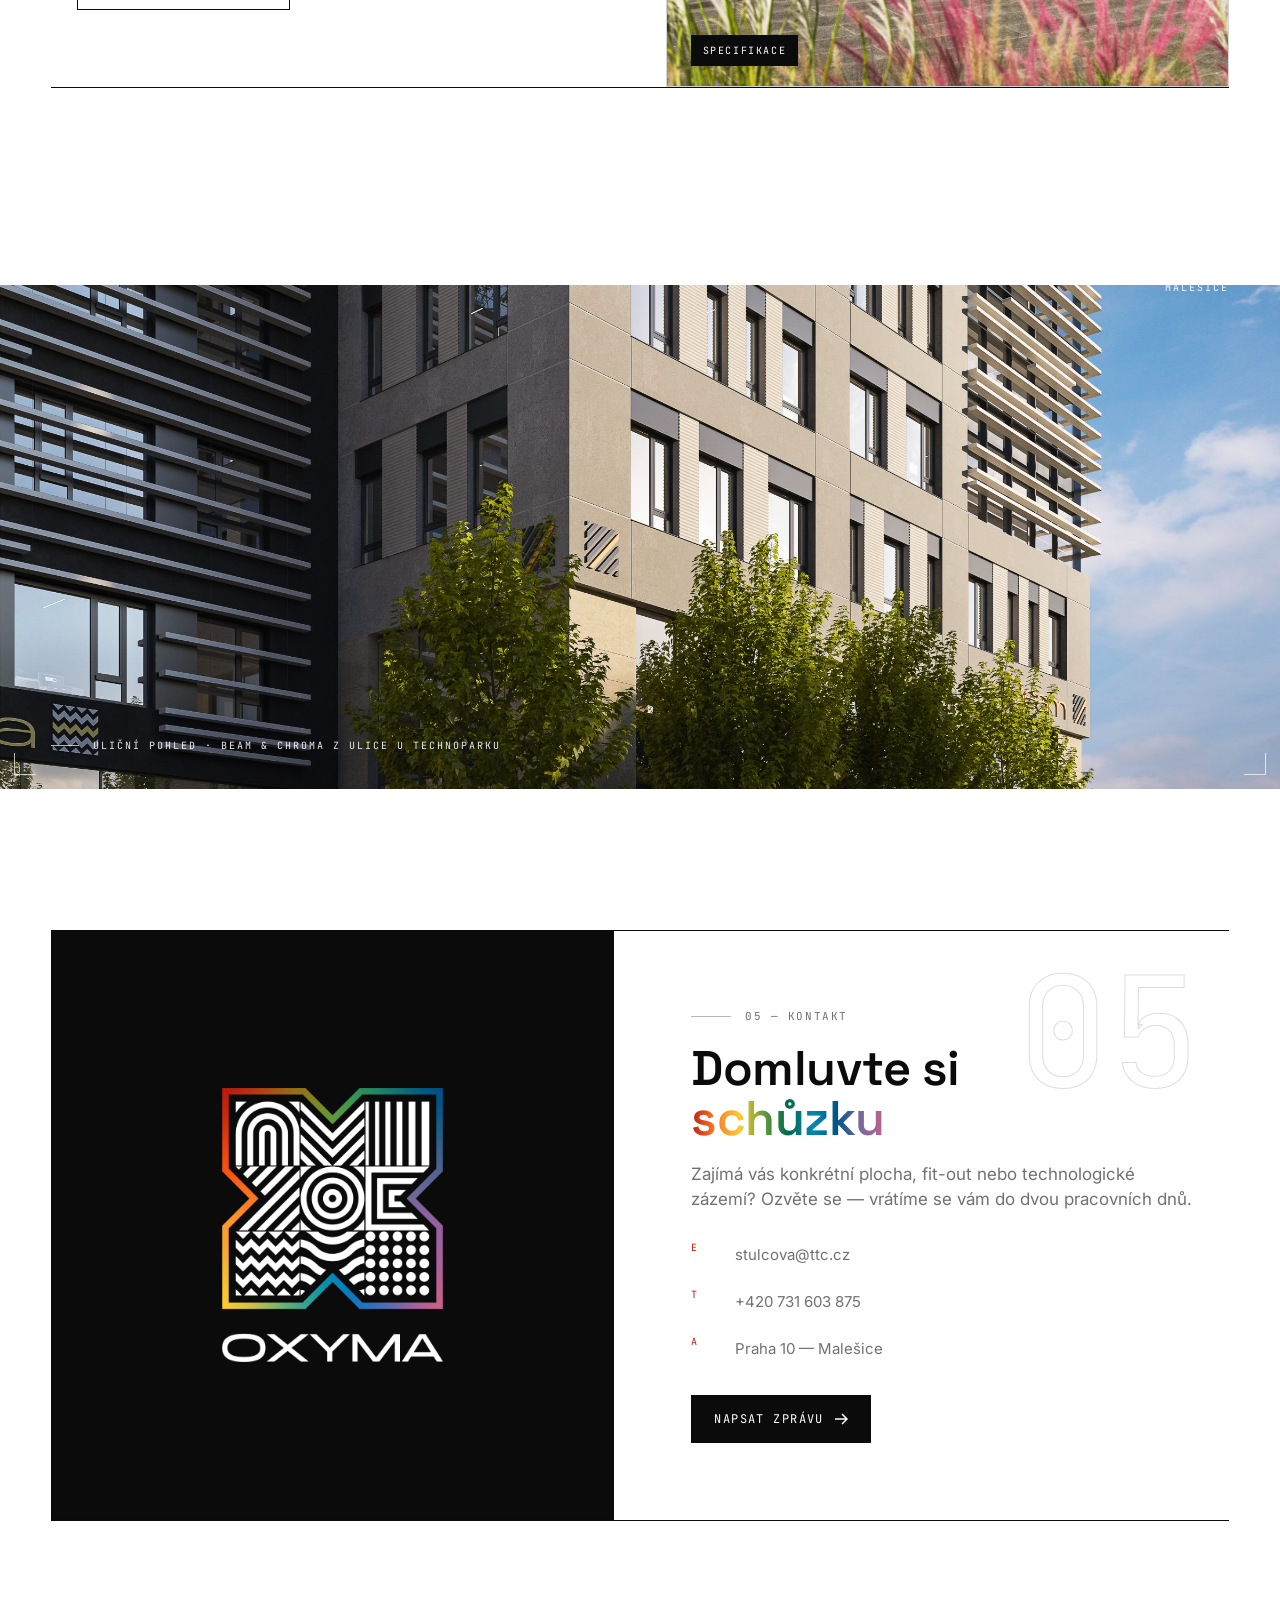
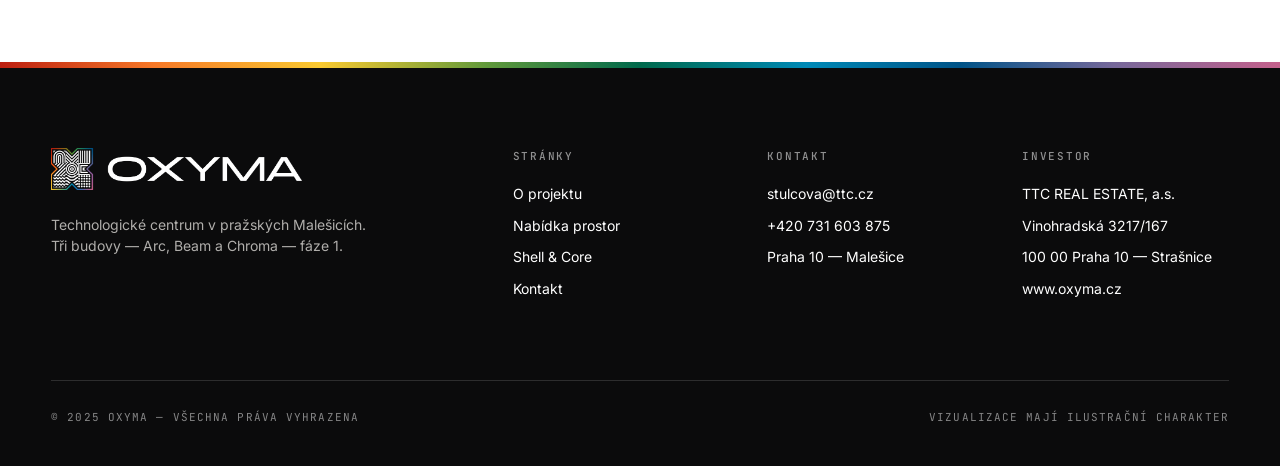
==== commit f483586c: "Home: parallax on all 3 hero photos (main + 2 scenic strips), with offscreen skip" ====
--- a/index.html
+++ b/index.html
@@ -268,23 +268,30 @@
     else if (r.logoDark) img.src = r.logoDark;
   });
 })();
-// Hero photo parallax
+// Parallax: all .hero-photo images on the page
 (function(){
   if (matchMedia('(prefers-reduced-motion: reduce)').matches) return;
-  var fig = document.querySelector('.hero-airy .hero-photo');
-  if (!fig) return;
-  var img = fig.querySelector('img');
-  if (!img) return;
+  var figs = document.querySelectorAll('.hero-photo');
+  if (!figs.length) return;
+  var items = [];
+  figs.forEach(function(fig){
+    var img = fig.querySelector('img');
+    if (img) items.push({ fig: fig, img: img });
+  });
+  if (!items.length) return;
   var ticking = false;
   function update(){
-    var rect = fig.getBoundingClientRect();
     var vh = window.innerHeight;
-    var centerOffset = rect.top + rect.height/2 - vh/2;
-    var t = -centerOffset * 0.18;
-    var max = rect.height * 0.10;
-    if (t > max) t = max;
-    if (t < -max) t = -max;
-    img.style.transform = 'translate3d(0,' + t.toFixed(2) + 'px,0)';
+    items.forEach(function(it){
+      var rect = it.fig.getBoundingClientRect();
+      if (rect.bottom < -200 || rect.top > vh + 200) return; // skip offscreen
+      var centerOffset = rect.top + rect.height/2 - vh/2;
+      var t = -centerOffset * 0.18;
+      var max = rect.height * 0.10;
+      if (t > max) t = max;
+      if (t < -max) t = -max;
+      it.img.style.transform = 'translate3d(0,' + t.toFixed(2) + 'px,0)';
+    });
     ticking = false;
   }
   function onScroll(){ if (!ticking){ requestAnimationFrame(update); ticking = true; } }
--- a/css/styles.css
+++ b/css/styles.css
@@ -242,16 +242,14 @@
 }
 
 .hero-photo { position: relative; margin: 0; width: 100%; overflow: hidden; }
-.hero-photo img { width: 100%; height: auto; display: block; }
+.hero-photo img { width: 100%; height: 120%; object-fit: cover; display: block; will-change: transform; }
 /* parallax: home hero photo (first .hero-photo inside .hero-airy) */
-.hero-airy .hero-photo { height: clamp(360px, 56vw, 640px); }
-.hero-airy .hero-photo img { width: 100%; height: 120%; object-fit: cover; will-change: transform; }
-@media (prefers-reduced-motion: reduce) {
-  .hero-airy .hero-photo img { transform: none !important; }
-}
+.hero-airy .hero-photo { height: clamp(480px, 75vw, 850px); }
 /* scenic full-bleed strip (section divider) — cinematic crop */
 .hero-photo.scenic-strip { height: clamp(280px, 46vw, 560px); }
-.hero-photo.scenic-strip img { width: 100%; height: 100%; object-fit: cover; }
+@media (prefers-reduced-motion: reduce) {
+  .hero-photo img { transform: none !important; }
+}
 .hero-photo .photo-caption {
   position: absolute; left: clamp(20px, 4vw, 56px); bottom: clamp(20px, 3vw, 36px);
   font-family: var(--font-mono); font-size: 10px;
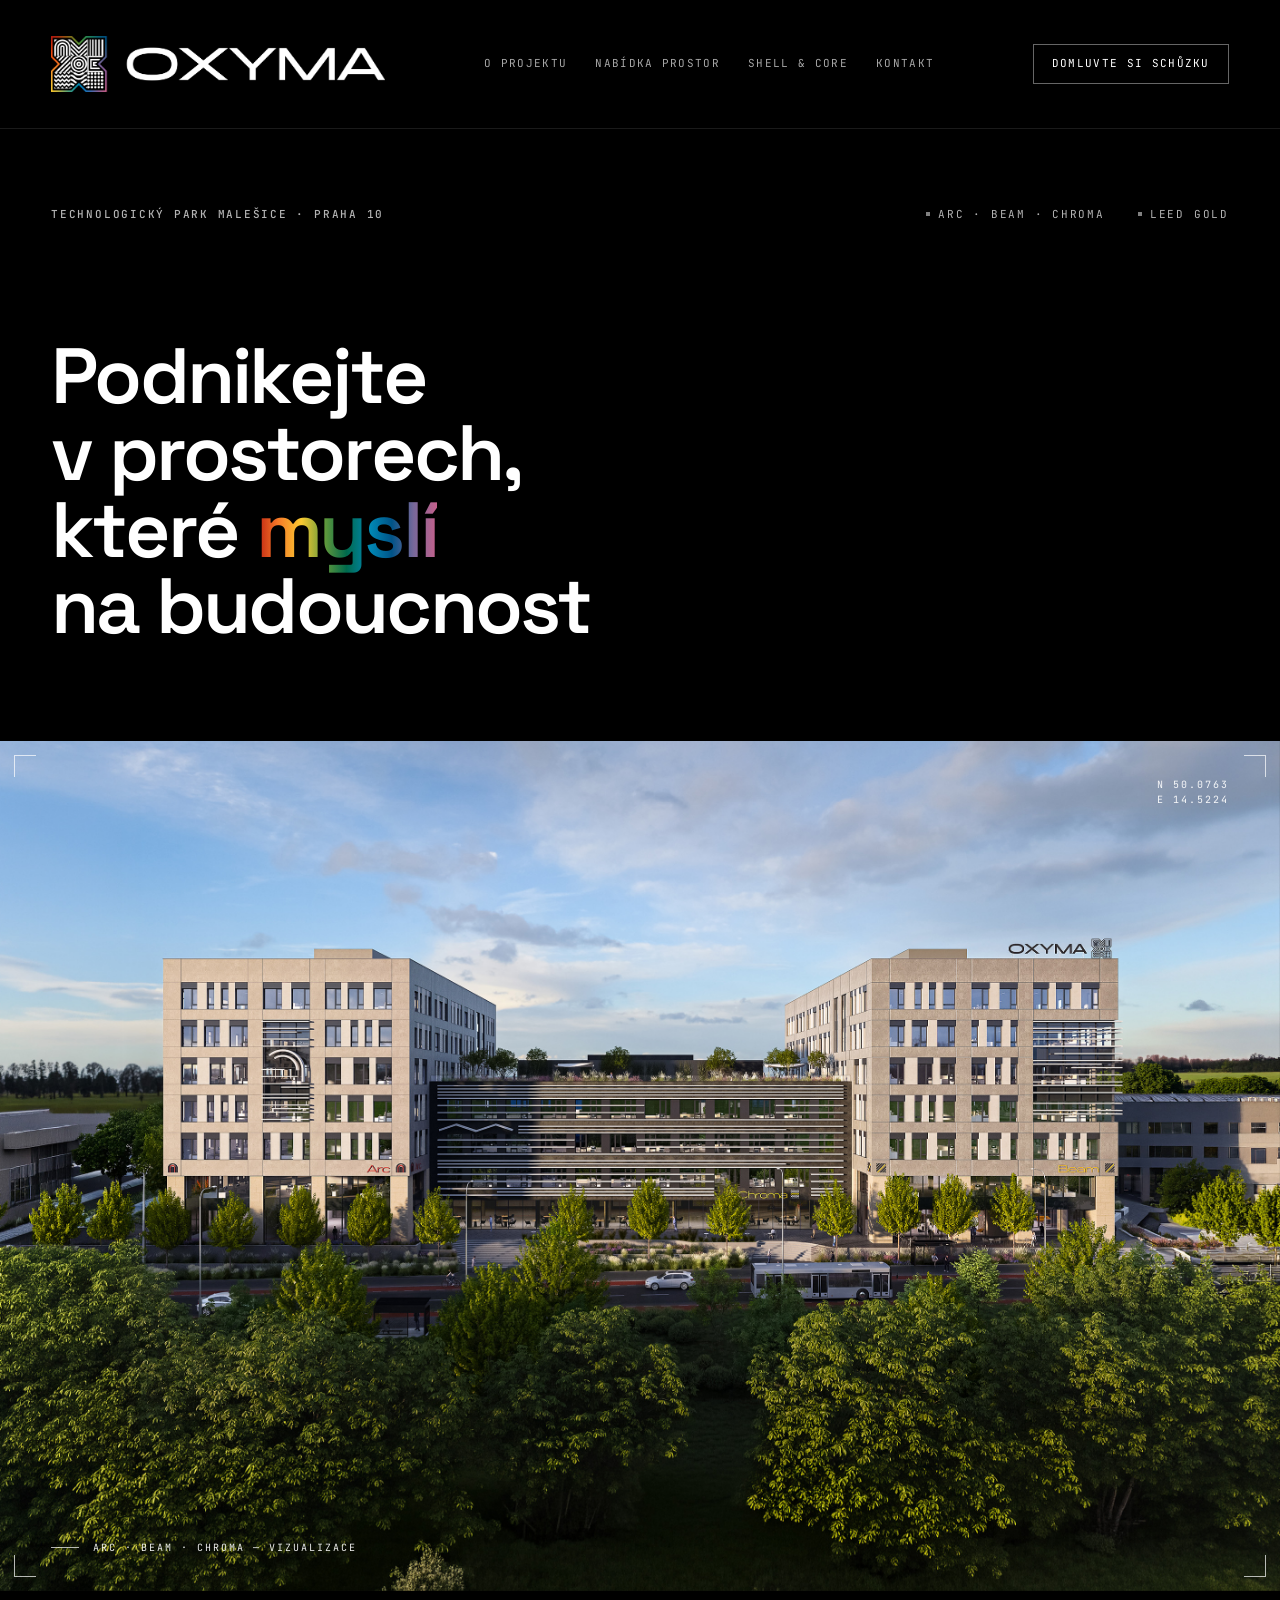
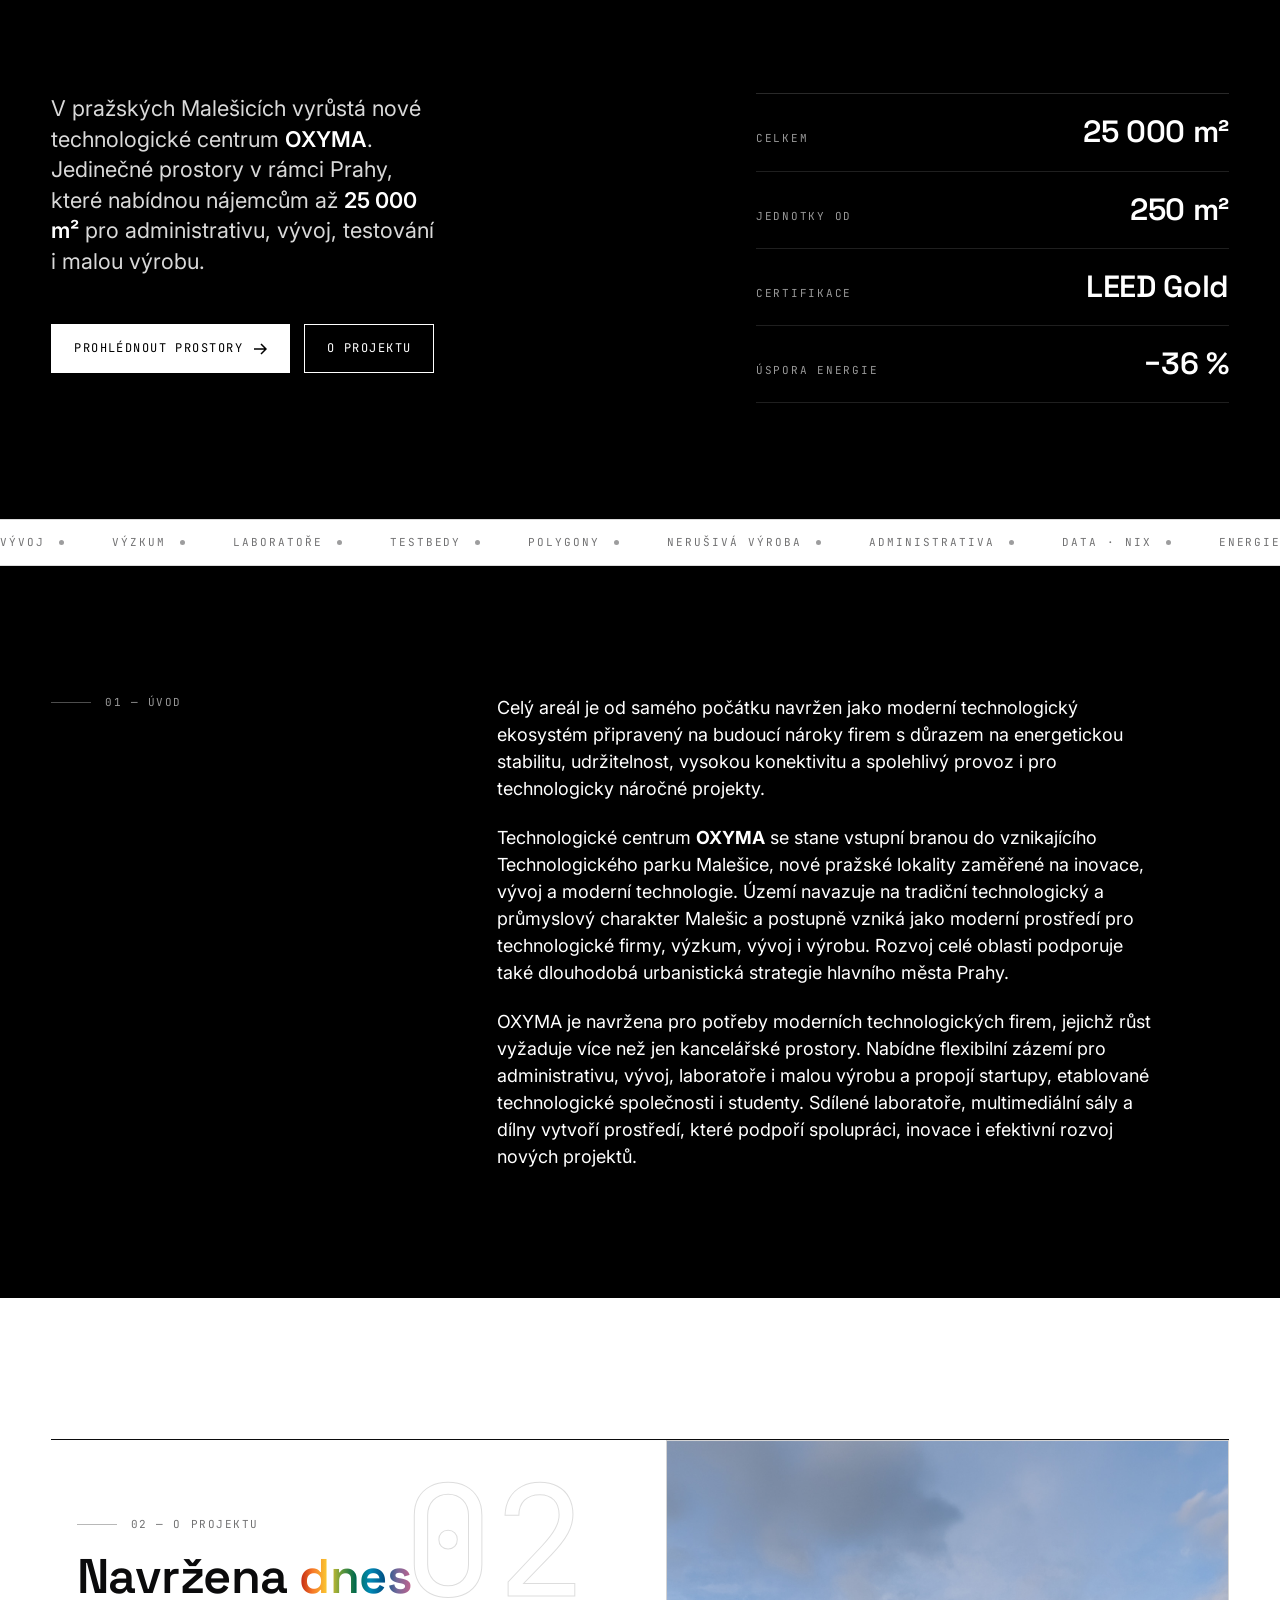
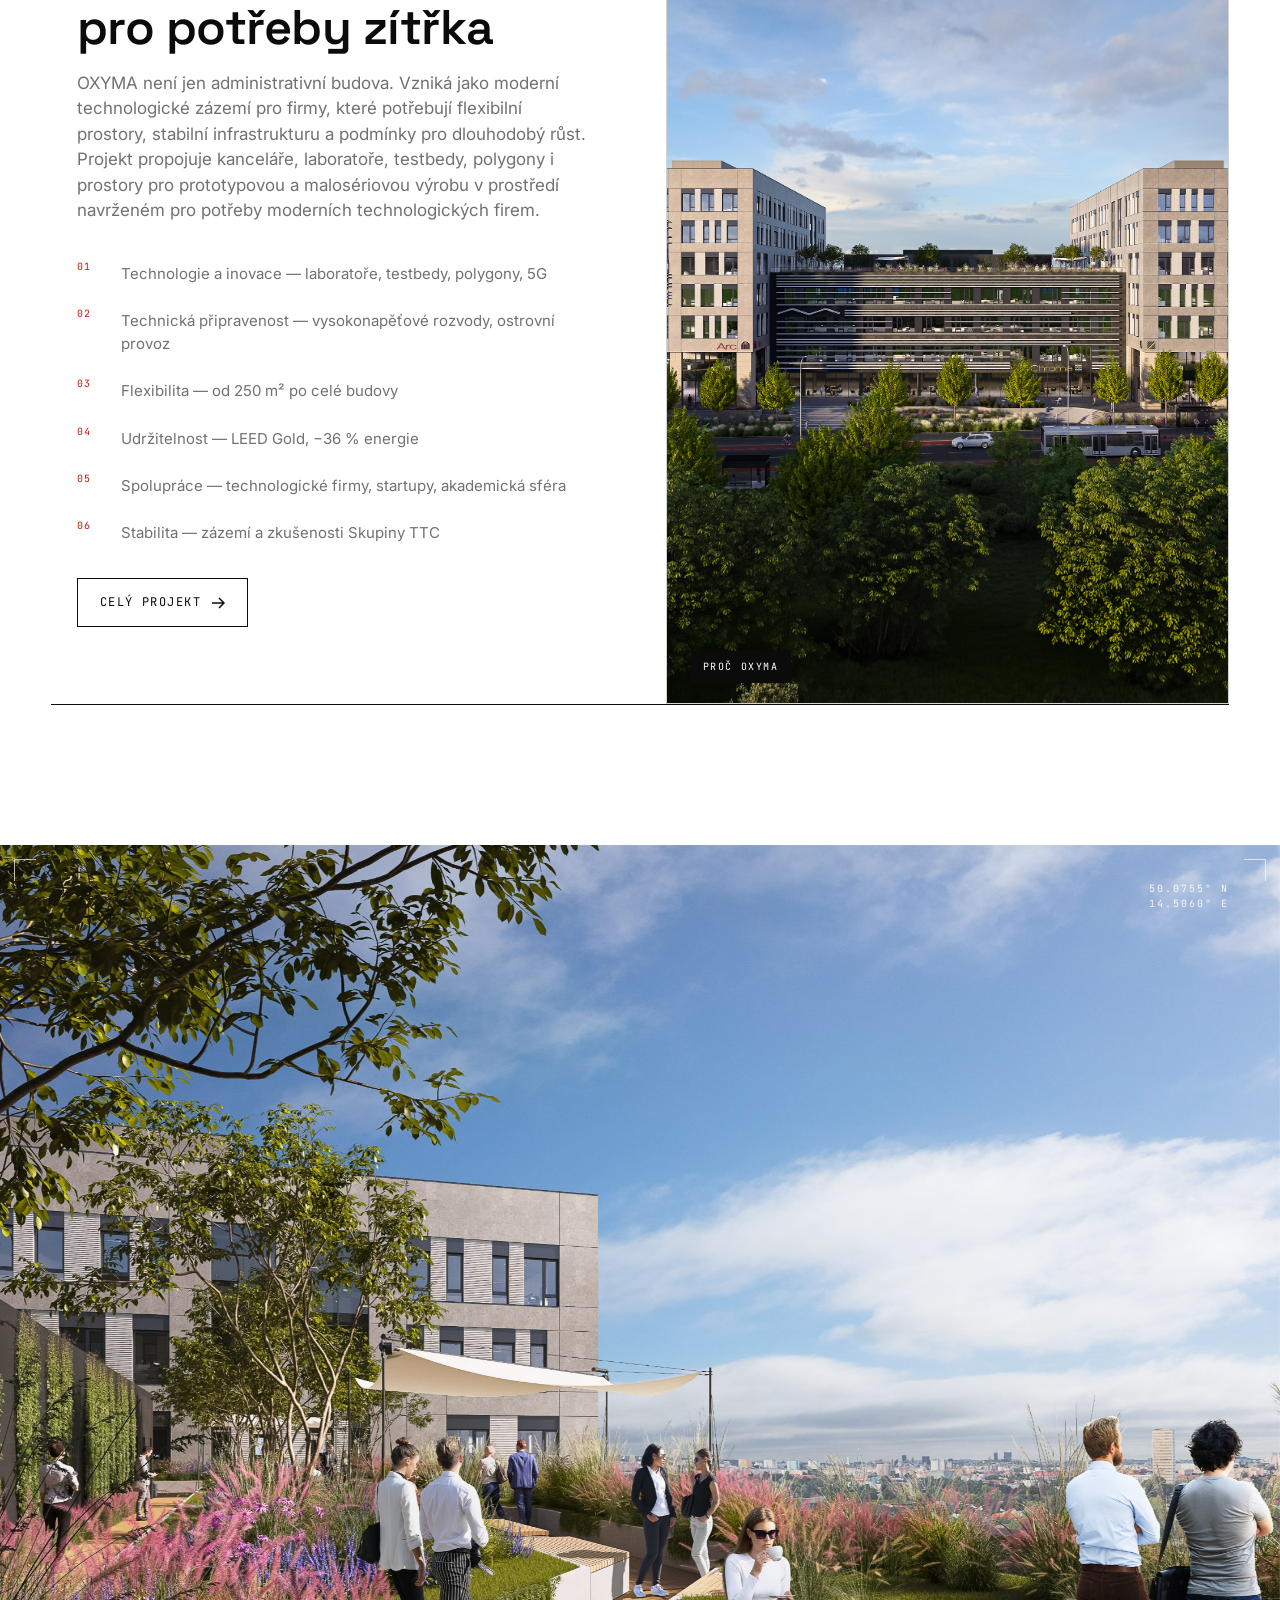
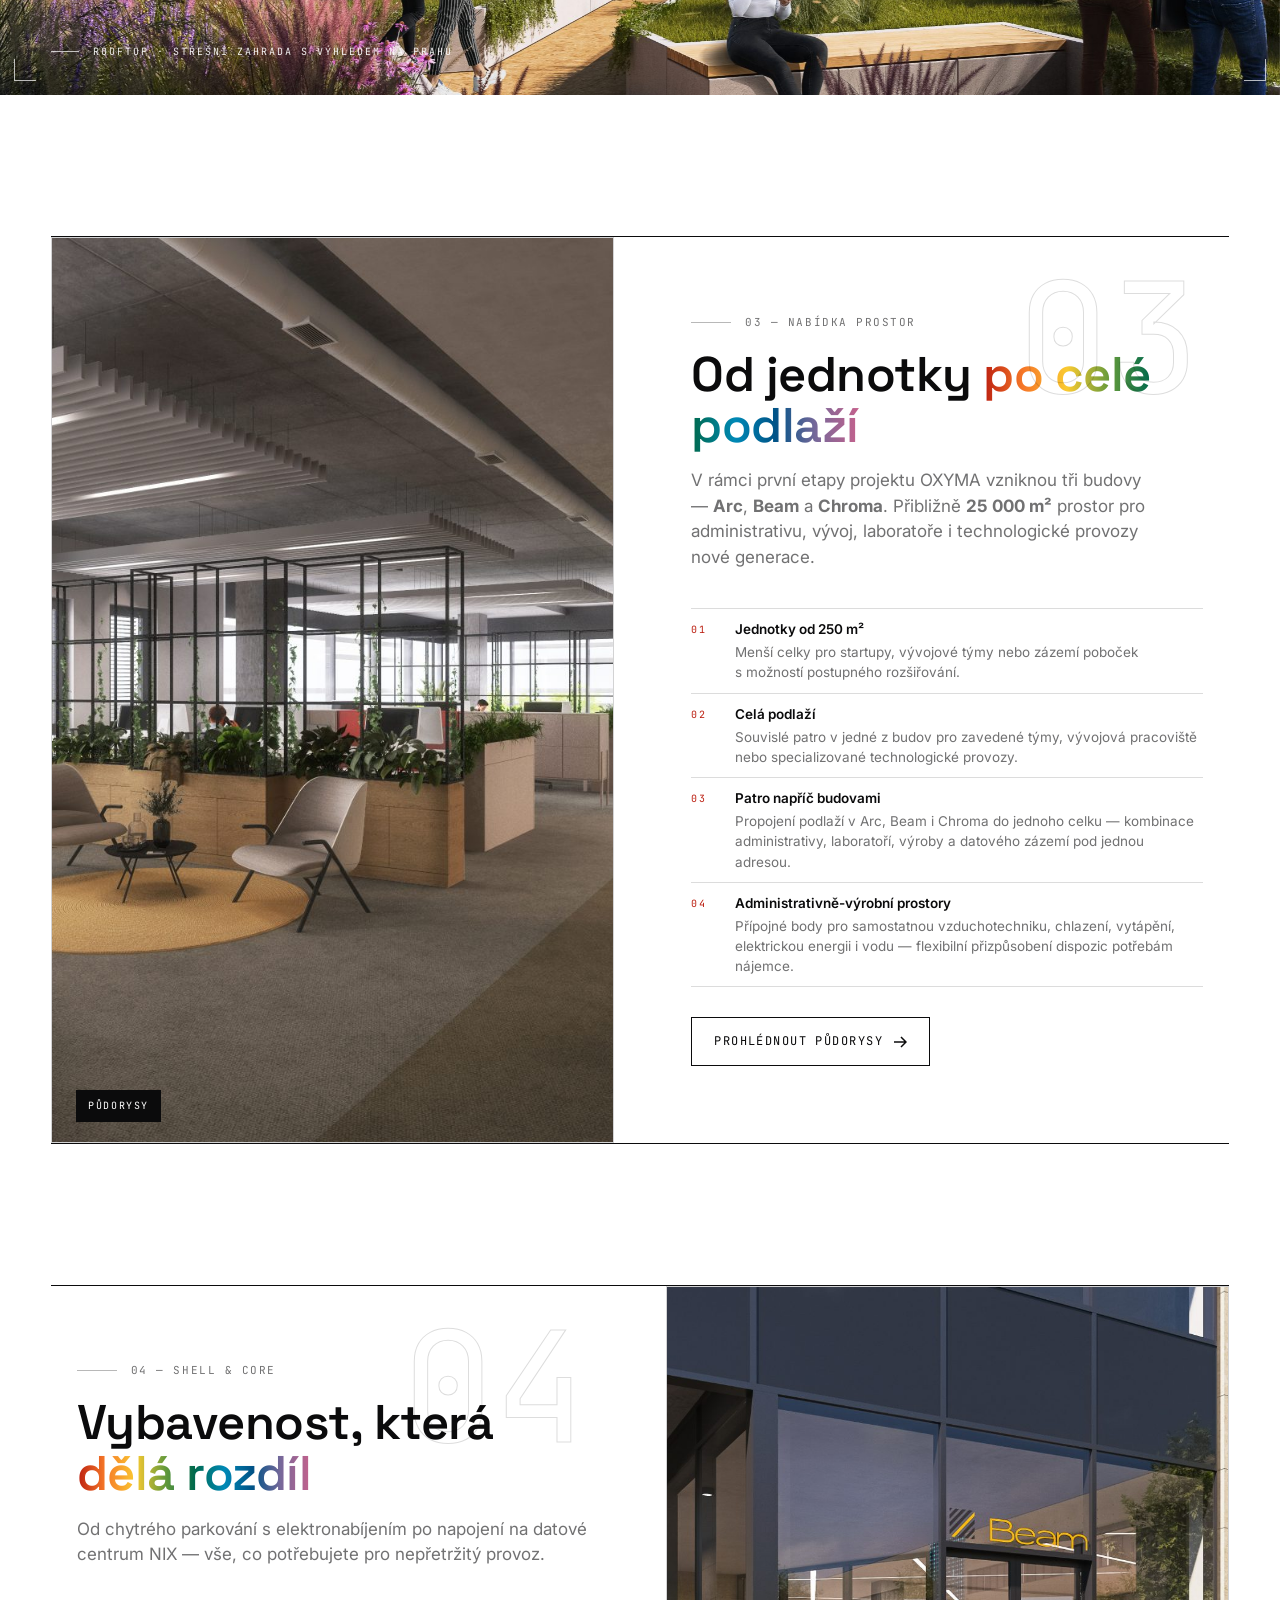
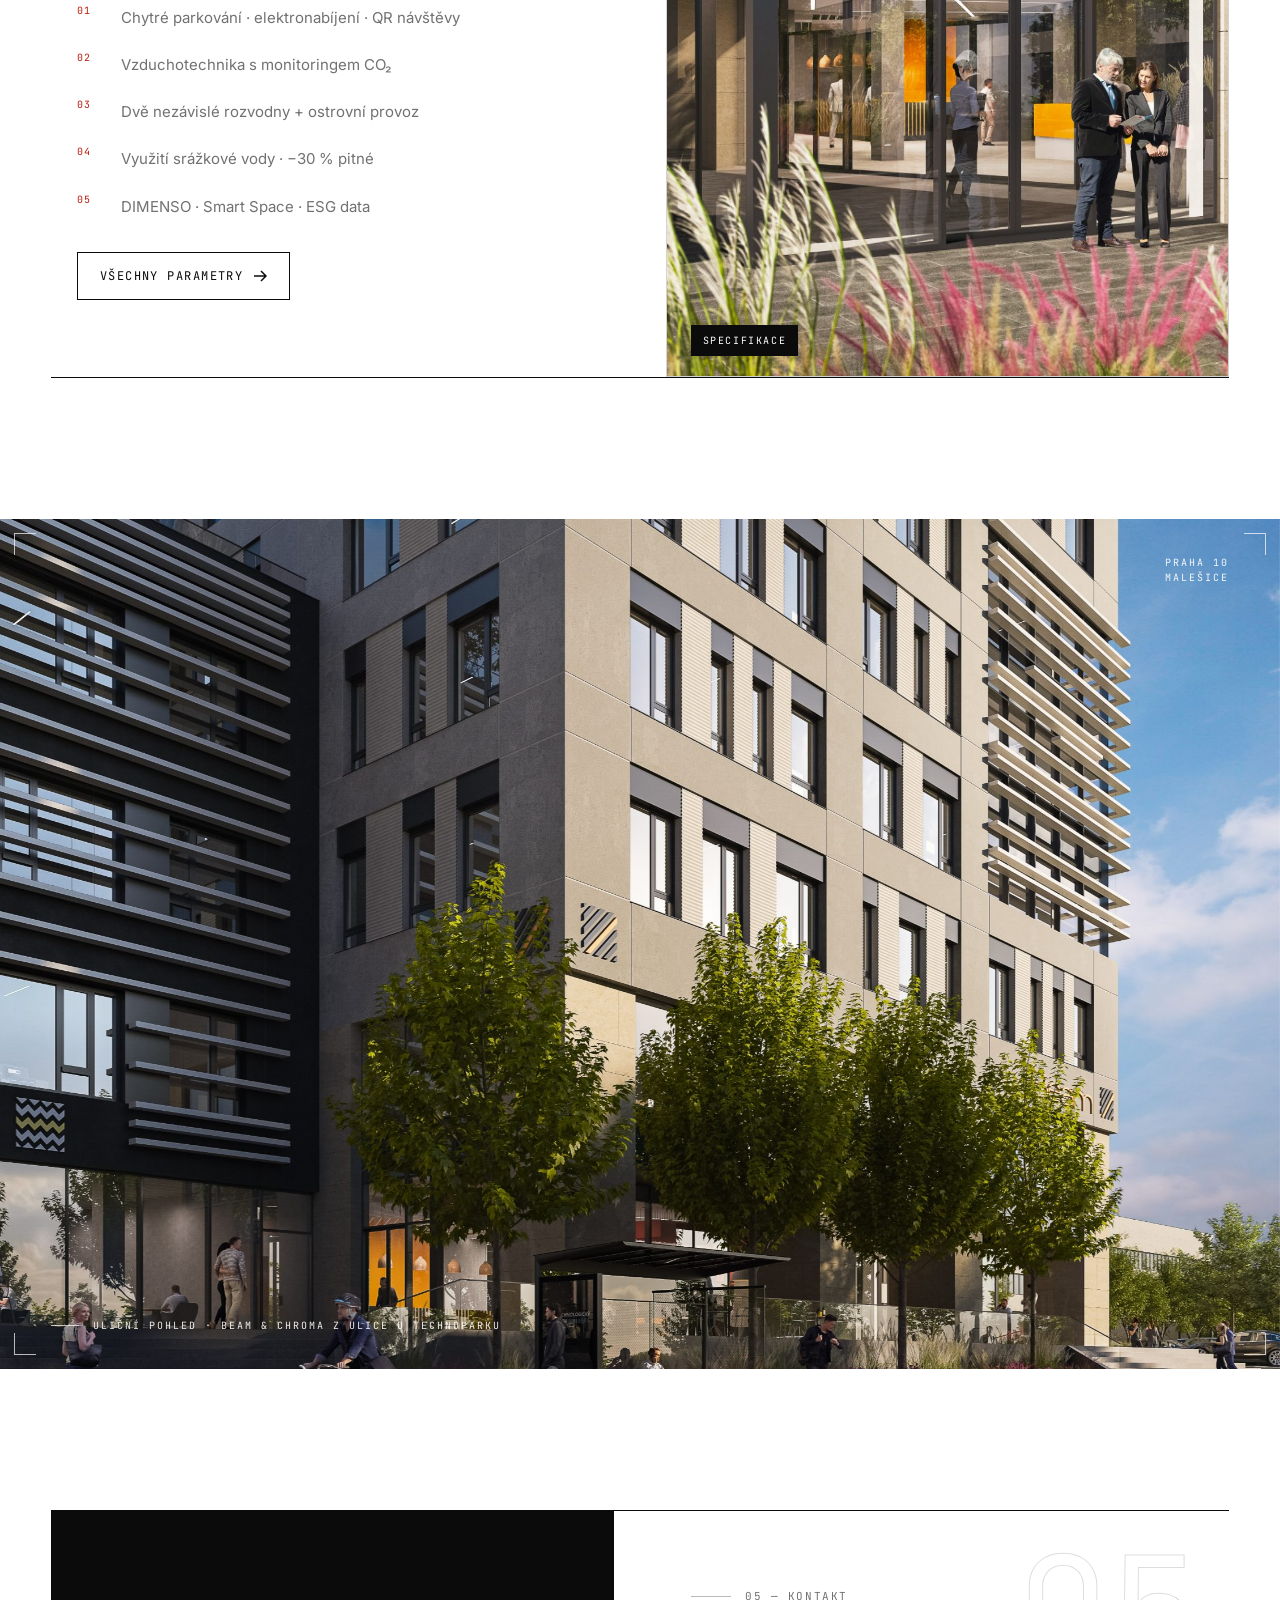
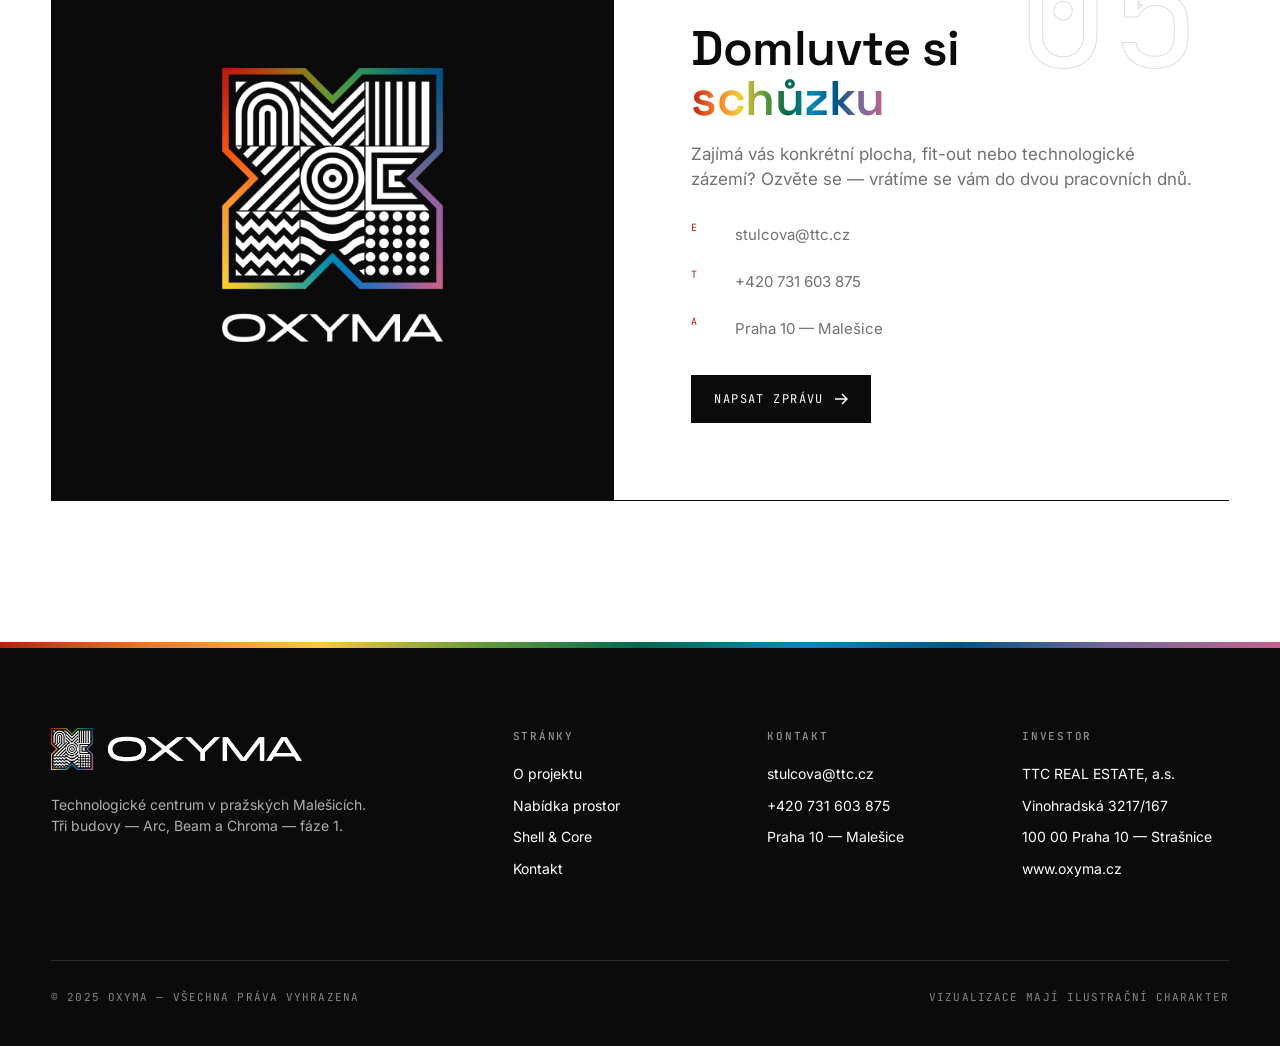
==== commit 567cb639: "O projektu: convert hero photo to hero-photo pattern (parallax); move parallax JS to shared.js (runs" ====
--- a/index.html
+++ b/index.html
@@ -268,37 +268,6 @@
     else if (r.logoDark) img.src = r.logoDark;
   });
 })();
-// Parallax: all .hero-photo images on the page
-(function(){
-  if (matchMedia('(prefers-reduced-motion: reduce)').matches) return;
-  var figs = document.querySelectorAll('.hero-photo');
-  if (!figs.length) return;
-  var items = [];
-  figs.forEach(function(fig){
-    var img = fig.querySelector('img');
-    if (img) items.push({ fig: fig, img: img });
-  });
-  if (!items.length) return;
-  var ticking = false;
-  function update(){
-    var vh = window.innerHeight;
-    items.forEach(function(it){
-      var rect = it.fig.getBoundingClientRect();
-      if (rect.bottom < -200 || rect.top > vh + 200) return; // skip offscreen
-      var centerOffset = rect.top + rect.height/2 - vh/2;
-      var t = -centerOffset * 0.18;
-      var max = rect.height * 0.10;
-      if (t > max) t = max;
-      if (t < -max) t = -max;
-      it.img.style.transform = 'translate3d(0,' + t.toFixed(2) + 'px,0)';
-    });
-    ticking = false;
-  }
-  function onScroll(){ if (!ticking){ requestAnimationFrame(update); ticking = true; } }
-  window.addEventListener('scroll', onScroll, { passive: true });
-  window.addEventListener('resize', onScroll);
-  update();
-})();
 </script>
 </body>
 </html>
--- a/css/styles.css
+++ b/css/styles.css
@@ -241,12 +241,8 @@
   color: transparent;
 }
 
-.hero-photo { position: relative; margin: 0; width: 100%; overflow: hidden; }
-.hero-photo img { width: 100%; height: 120%; object-fit: cover; display: block; will-change: transform; }
-/* parallax: home hero photo (first .hero-photo inside .hero-airy) */
-.hero-airy .hero-photo { height: clamp(480px, 75vw, 850px); }
-/* scenic full-bleed strip (section divider) — cinematic crop */
-.hero-photo.scenic-strip { height: clamp(280px, 46vw, 560px); }
+.hero-photo { position: relative; margin: 0; width: 100%; overflow: hidden; height: clamp(480px, 75vw, 850px); }
+.hero-photo img { position: absolute; top: -10%; left: 0; width: 100%; height: 120%; object-fit: cover; display: block; will-change: transform; }
 @media (prefers-reduced-motion: reduce) {
   .hero-photo img { transform: none !important; }
 }
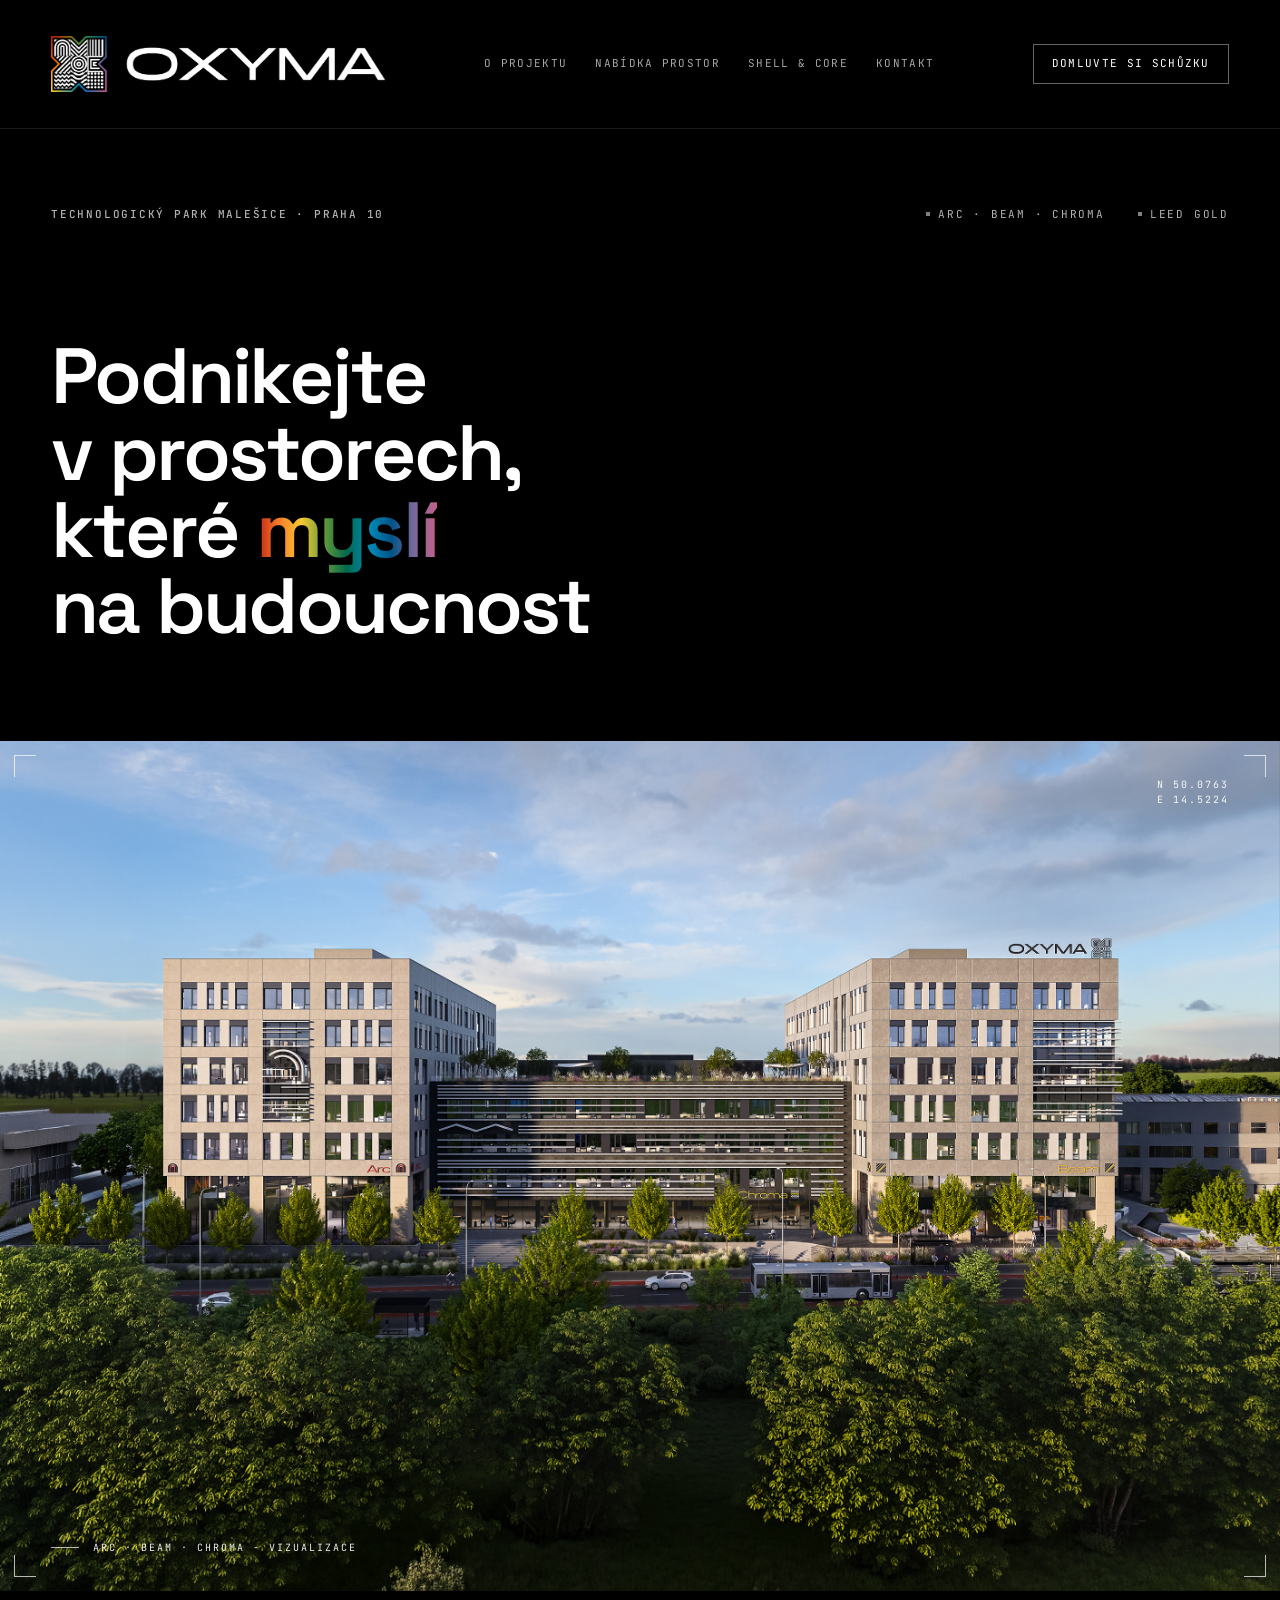
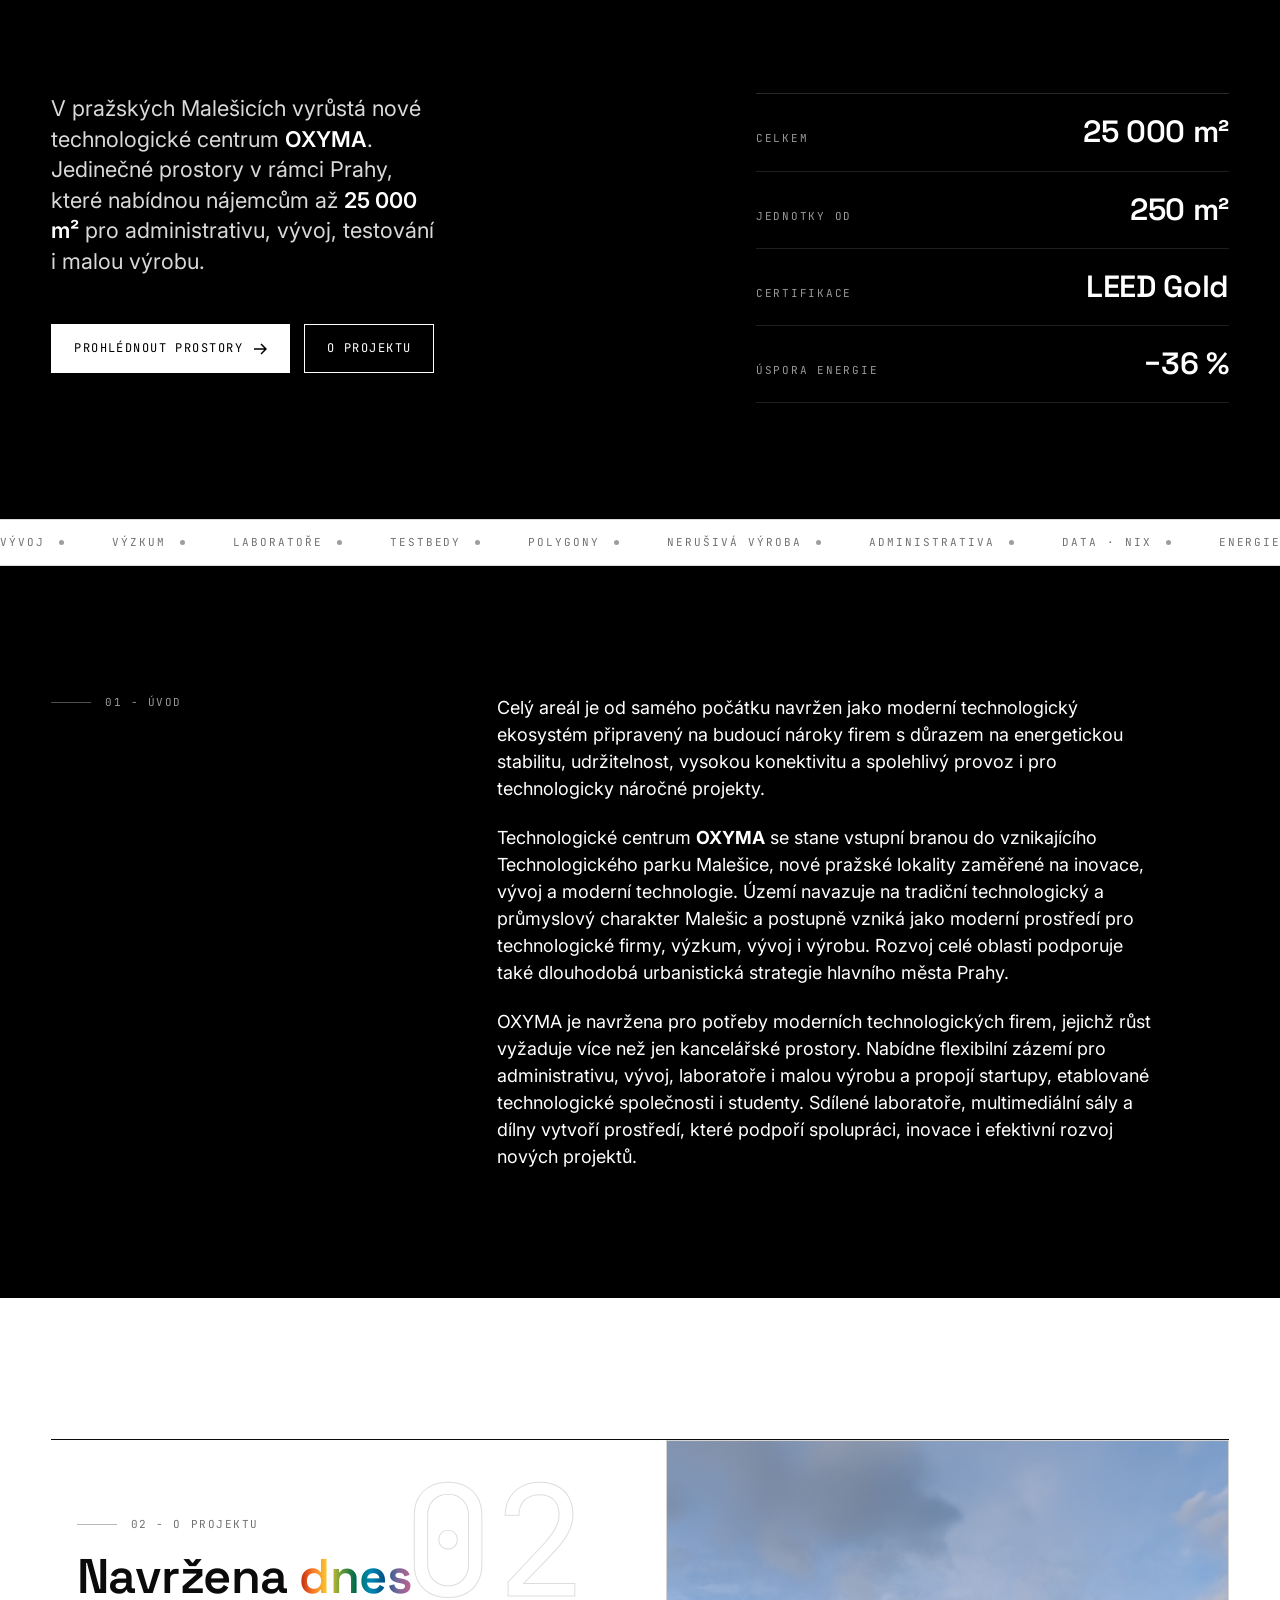
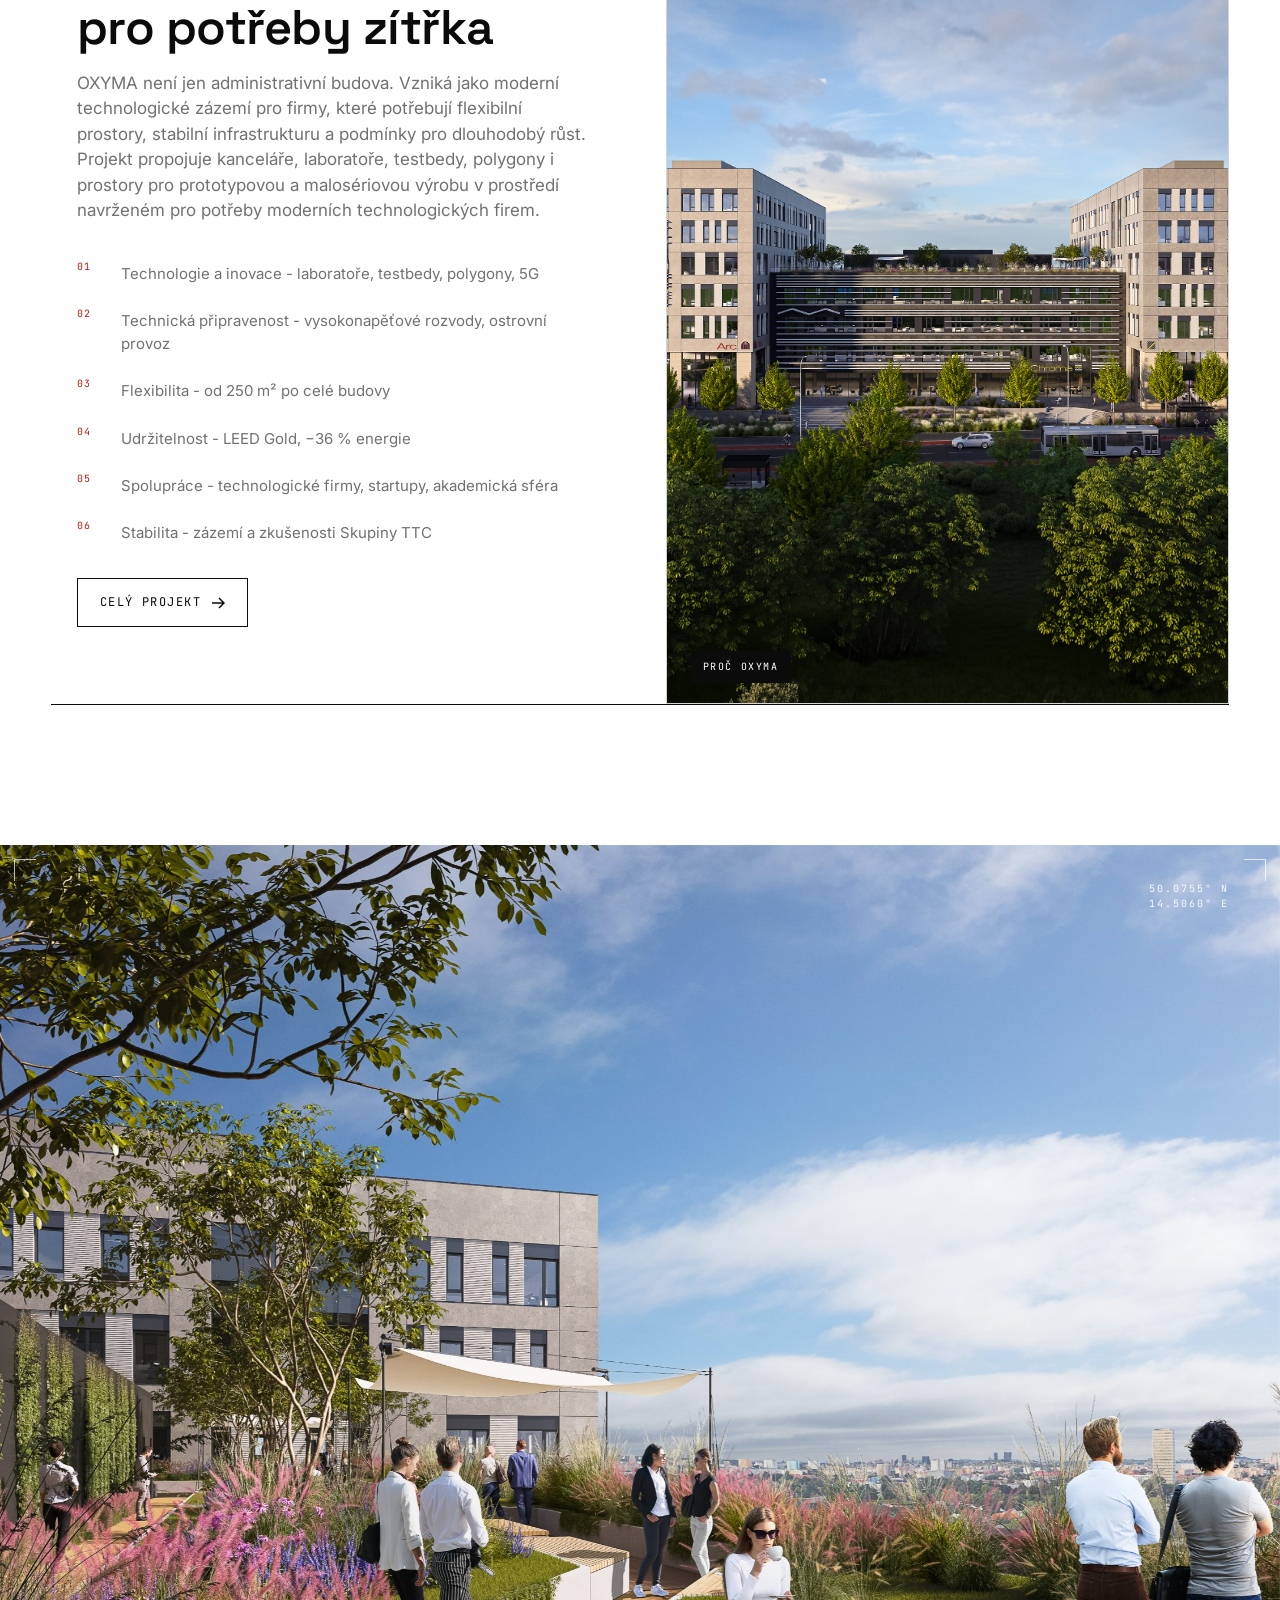
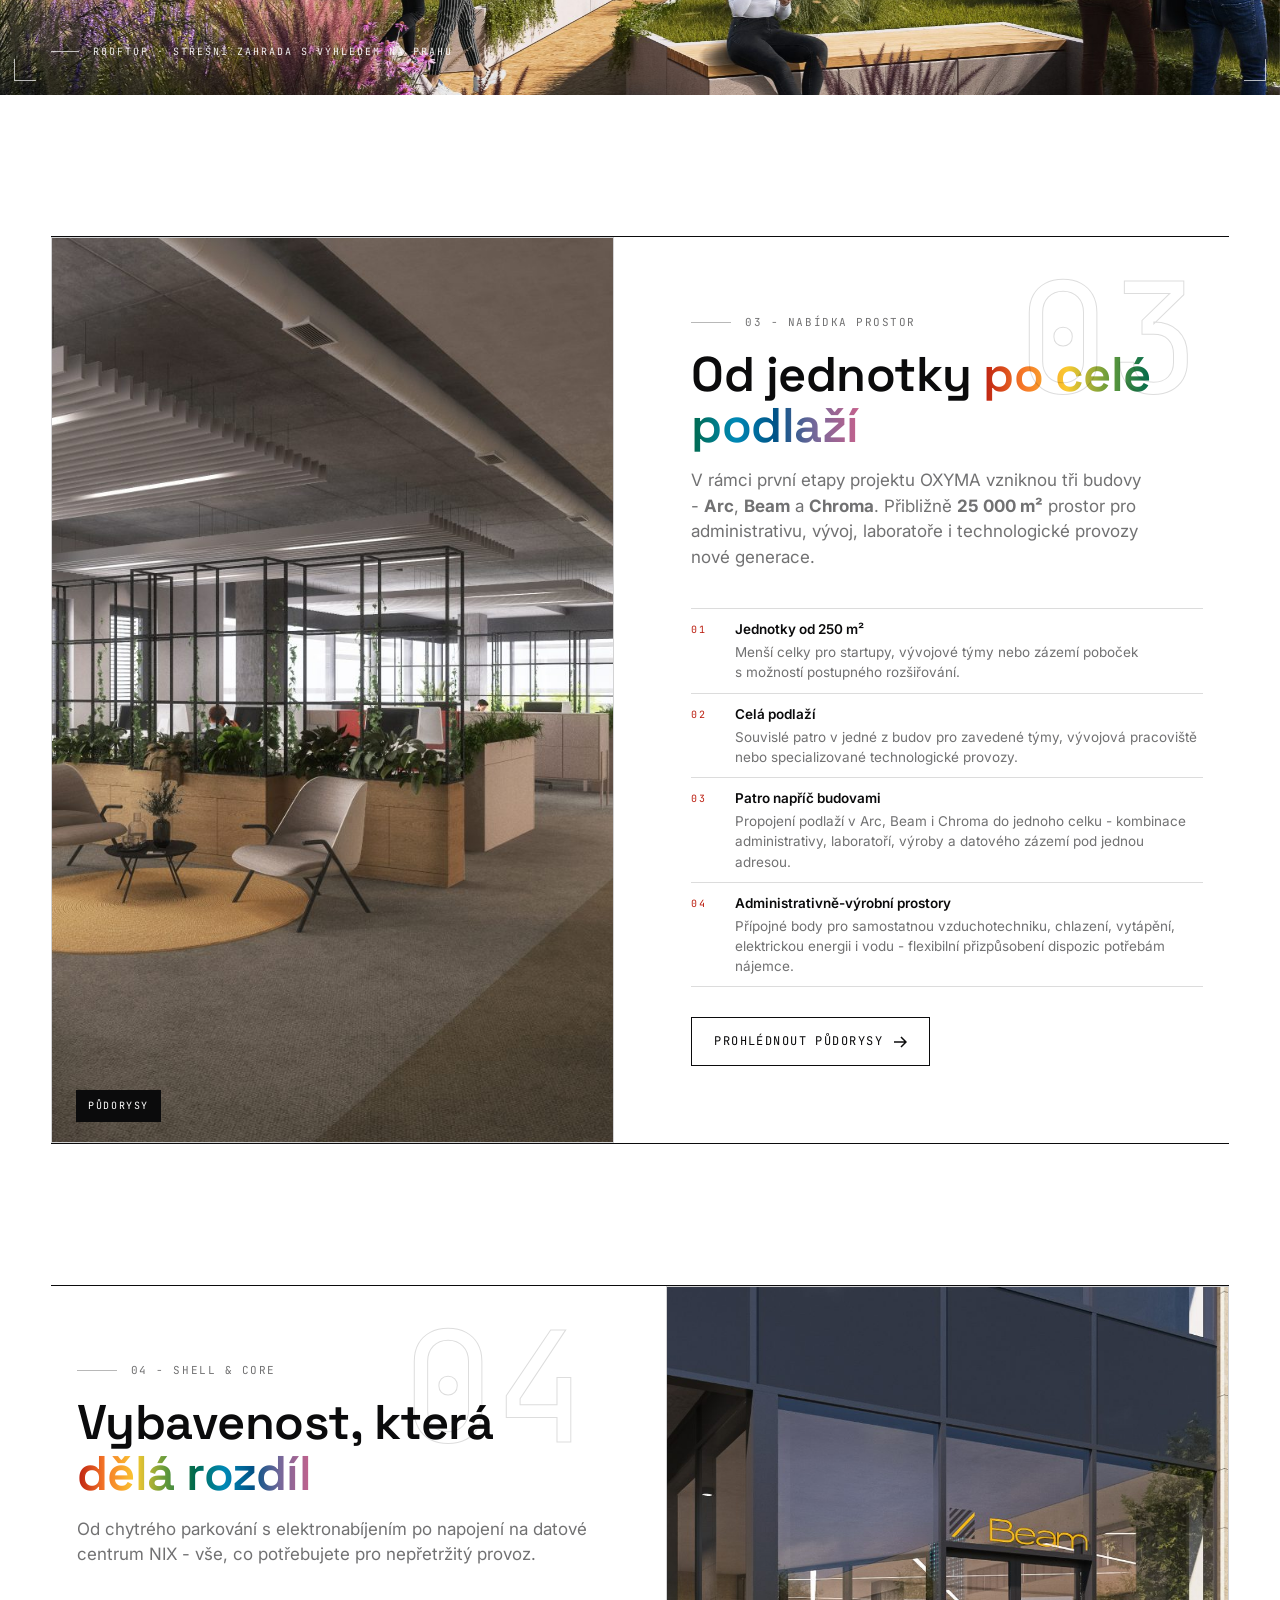
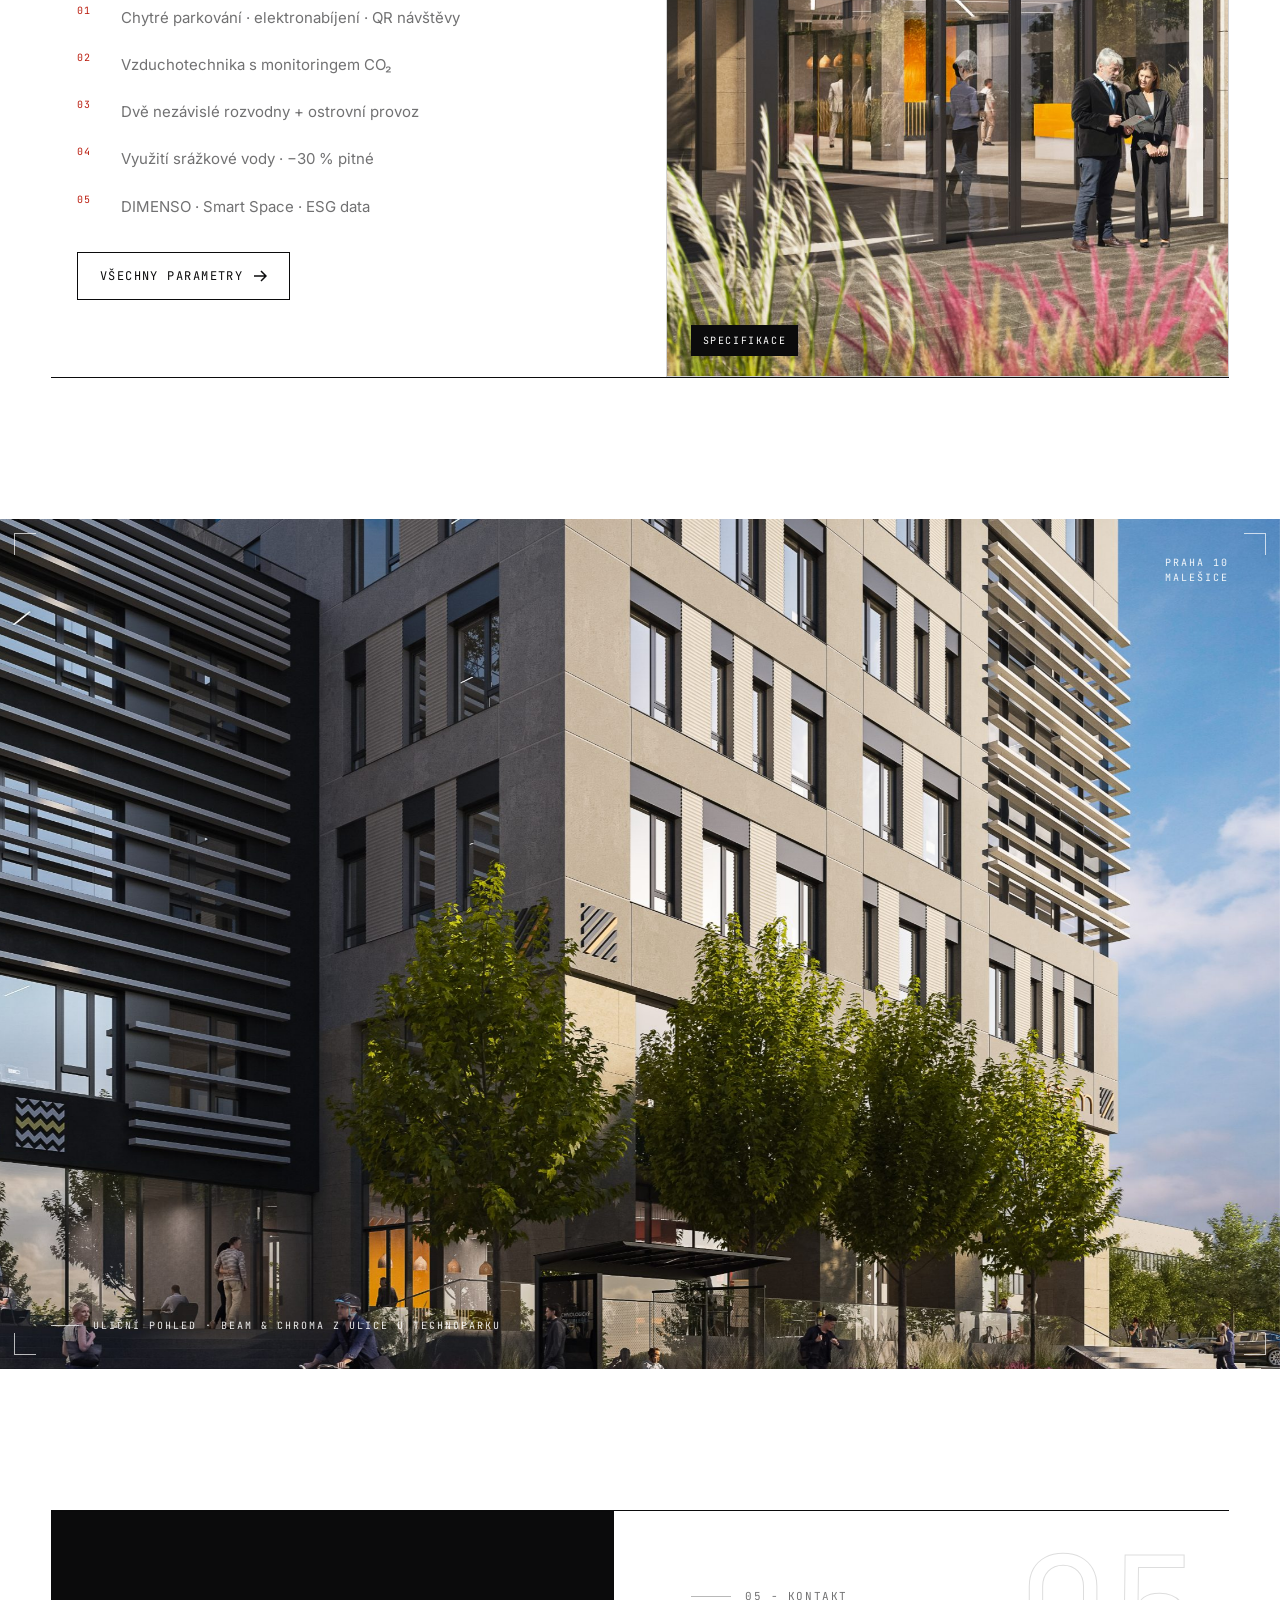
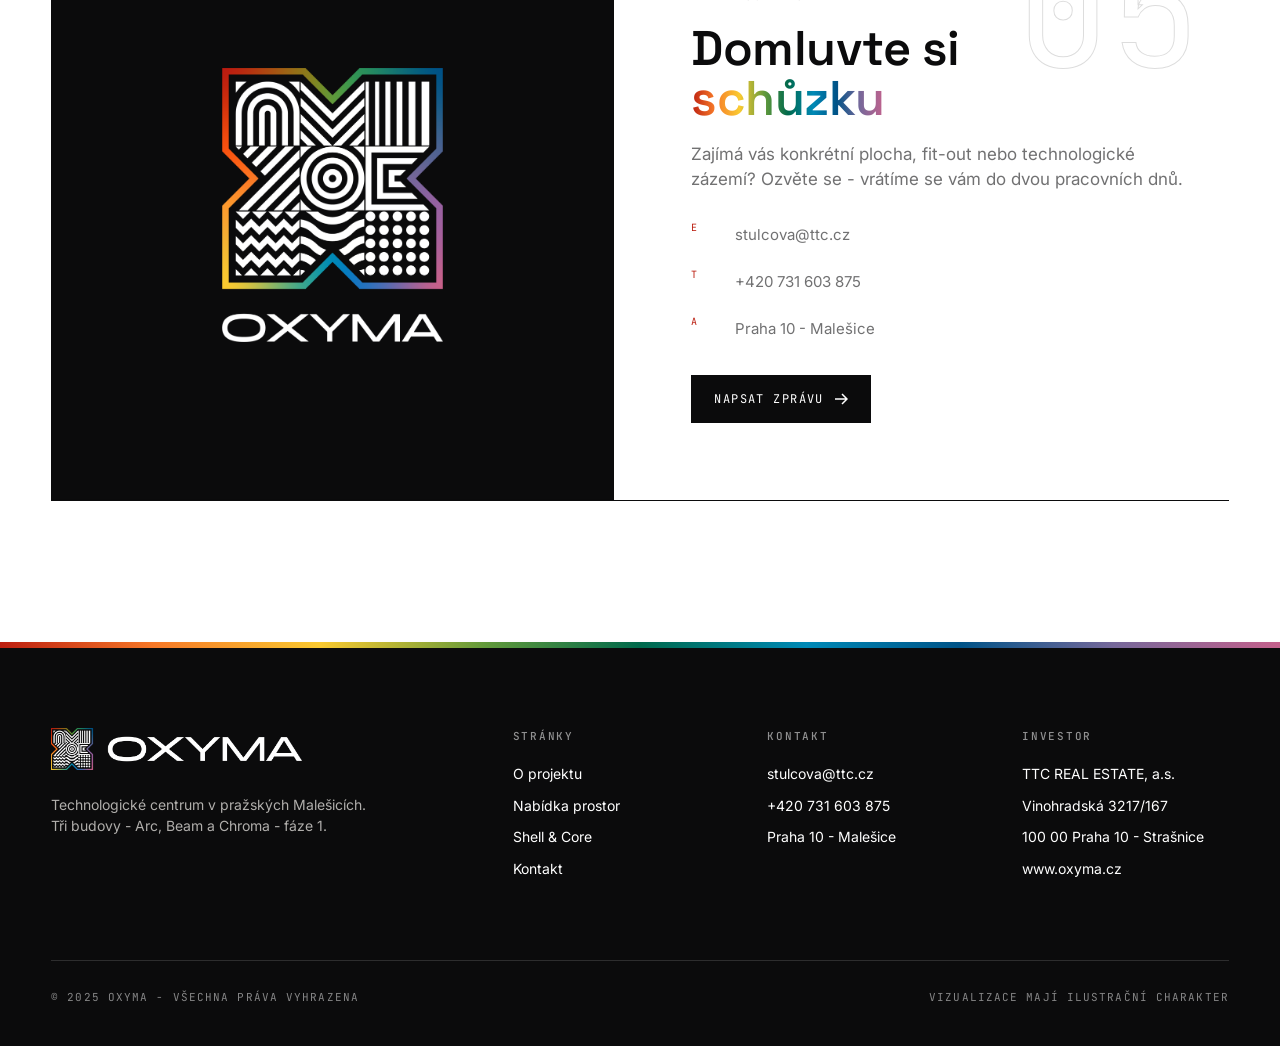
==== commit 5b4babb4: "Replace all em-dash (—) with hyphen (-) sitewide (101 occurrences across 8 files)" ====
--- a/index.html
+++ b/index.html
@@ -3,7 +3,7 @@
 <head>
 <meta charset="UTF-8" />
 <meta name="viewport" content="width=device-width, initial-scale=1.0" />
-<title>OXYMA — Podnikejte v prostorech, které myslí na budoucnost</title>
+<title>OXYMA - Podnikejte v prostorech, které myslí na budoucnost</title>
 <link rel="preconnect" href="https://fonts.googleapis.com" />
 <link rel="preconnect" href="https://fonts.gstatic.com" crossorigin />
 <link href="https://fonts.googleapis.com/css2?family=Saira+ExtraExpanded:wght@400;500;600;700&family=Space+Grotesk:wght@400;500;600;700&family=Inter:wght@400;500;600&family=JetBrains+Mono:wght@400;500&display=swap" rel="stylesheet" />
@@ -53,13 +53,13 @@
 
   <!-- Cinematic full-bleed render -->
   <figure class="hero-photo">
-    <img src="assets/oxyma-hero.jpg" alt="OXYMA — Arc, Beam, Chroma, vizualizace" />
+    <img src="assets/oxyma-hero.jpg" alt="OXYMA - Arc, Beam, Chroma, vizualizace" />
     <span class="photo-bracket tl"></span>
     <span class="photo-bracket tr"></span>
     <span class="photo-bracket bl"></span>
     <span class="photo-bracket br"></span>
     <div class="photo-coords">N 50.0763<br/>E 14.5224</div>
-    <figcaption class="photo-caption">Arc · Beam · Chroma — vizualizace</figcaption>
+    <figcaption class="photo-caption">Arc · Beam · Chroma - vizualizace</figcaption>
   </figure>
 
   <!-- Airy lead + stats column -->
@@ -97,7 +97,7 @@
   <div class="shell">
     <div class="intro">
       <div class="intro-sticky">
-        <div class="section-num">01 — Úvod</div>
+        <div class="section-num">01 - Úvod</div>
       </div>
       <div class="intro-body">
         <p>Celý areál je od samého počátku navržen jako moderní technologický ekosystém připravený na budoucí nároky firem s důrazem na energetickou stabilitu, udržitelnost, vysokou konektivitu a spolehlivý provoz i pro technologicky náročné projekty.</p>
@@ -114,16 +114,16 @@
     <article class="teaser" data-screen-label="Teaser O projektu">
       <div class="teaser-copy">
         <span class="teaser-num-large">02</span>
-        <div class="section-num">02 — O projektu</div>
+        <div class="section-num">02 - O projektu</div>
         <h2>Navržena <em>dnes</em><br/>pro potřeby zítřka</h2>
         <p class="lead" style="color: var(--muted);">OXYMA není jen administrativní budova. Vzniká jako moderní technologické zázemí pro firmy, které potřebují flexibilní prostory, stabilní infrastrukturu a podmínky pro dlouhodobý růst. Projekt propojuje kanceláře, laboratoře, testbedy, polygony i prostory pro prototypovou a malosériovou výrobu v prostředí navrženém pro potřeby moderních technologických firem.</p>
         <ul class="teaser-list">
-          <li data-n="01">Technologie a inovace — laboratoře, testbedy, polygony, 5G</li>
-          <li data-n="02">Technická připravenost — vysokonapěťové rozvody, ostrovní provoz</li>
-          <li data-n="03">Flexibilita — od 250 m² po celé budovy</li>
-          <li data-n="04">Udržitelnost — LEED Gold, −36 % energie</li>
-          <li data-n="05">Spolupráce — technologické firmy, startupy, akademická sféra</li>
-          <li data-n="06">Stabilita — zázemí a zkušenosti Skupiny TTC</li>
+          <li data-n="01">Technologie a inovace - laboratoře, testbedy, polygony, 5G</li>
+          <li data-n="02">Technická připravenost - vysokonapěťové rozvody, ostrovní provoz</li>
+          <li data-n="03">Flexibilita - od 250 m² po celé budovy</li>
+          <li data-n="04">Udržitelnost - LEED Gold, −36 % energie</li>
+          <li data-n="05">Spolupráce - technologické firmy, startupy, akademická sféra</li>
+          <li data-n="06">Stabilita - zázemí a zkušenosti Skupiny TTC</li>
         </ul>
         <a class="btn ghost" href="o-projektu.html" style="margin-top: 12px; justify-self: start;">
           Celý projekt
@@ -131,7 +131,7 @@
         </a>
       </div>
       <div class="teaser-media">
-        <img src="assets/oxyma-abc.jpg" alt="OXYMA — Arc, Beam, Chroma" loading="lazy" />
+        <img src="assets/oxyma-abc.jpg" alt="OXYMA - Arc, Beam, Chroma" loading="lazy" />
         <span class="teaser-tag">Proč OXYMA</span>
       </div>
     </article>
@@ -140,7 +140,7 @@
 
 <!-- scenic full-bleed: rooftop garden -->
 <figure class="hero-photo scenic-strip" data-screen-label="Foto Rooftop garden">
-  <img src="assets/photo-rooftop-garden.jpg" alt="OXYMA — střešní zahrada s výhledem na Prahu" loading="lazy" />
+  <img src="assets/photo-rooftop-garden.jpg" alt="OXYMA - střešní zahrada s výhledem na Prahu" loading="lazy" />
   <span class="photo-bracket tl"></span>
   <span class="photo-bracket tr"></span>
   <span class="photo-bracket bl"></span>
@@ -154,14 +154,14 @@
   <div class="shell">
     <article class="teaser alt" data-screen-label="Teaser Nabidka prostor">
       <div class="teaser-media">
-        <img src="assets/photo-interior-office.jpg" alt="OXYMA — interiér kanceláří" loading="lazy" />
+        <img src="assets/photo-interior-office.jpg" alt="OXYMA - interiér kanceláří" loading="lazy" />
         <span class="teaser-tag">Půdorysy</span>
       </div>
       <div class="teaser-copy">
         <span class="teaser-num-large">03</span>
-        <div class="section-num">03 — Nabídka prostor</div>
+        <div class="section-num">03 - Nabídka prostor</div>
         <h2>Od jednotky <em>po celé podlaží</em></h2>
-        <p class="lead" style="color: var(--muted);">V rámci první etapy projektu OXYMA vzniknou tři budovy — <strong>Arc</strong>, <strong>Beam</strong> a&nbsp;<strong>Chroma</strong>. Přibližně <strong>25&nbsp;000 m²</strong> prostor pro administrativu, vývoj, laboratoře i&nbsp;technologické provozy nové generace.</p>
+        <p class="lead" style="color: var(--muted);">V rámci první etapy projektu OXYMA vzniknou tři budovy - <strong>Arc</strong>, <strong>Beam</strong> a&nbsp;<strong>Chroma</strong>. Přibližně <strong>25&nbsp;000 m²</strong> prostor pro administrativu, vývoj, laboratoře i&nbsp;technologické provozy nové generace.</p>
 
         <ul class="teaser-list teaser-list-rich">
           <li data-n="01">
@@ -174,11 +174,11 @@
           </li>
           <li data-n="03">
             <strong>Patro napříč budovami</strong>
-            <span>Propojení podlaží v&nbsp;Arc, Beam i&nbsp;Chroma do jednoho celku — kombinace administrativy, laboratoří, výroby a&nbsp;datového zázemí pod jednou adresou.</span>
+            <span>Propojení podlaží v&nbsp;Arc, Beam i&nbsp;Chroma do jednoho celku - kombinace administrativy, laboratoří, výroby a&nbsp;datového zázemí pod jednou adresou.</span>
           </li>
           <li data-n="04">
             <strong>Administrativně-výrobní prostory</strong>
-            <span>Přípojné body pro samostatnou vzduchotechniku, chlazení, vytápění, elektrickou energii i&nbsp;vodu — flexibilní přizpůsobení dispozic potřebám nájemce.</span>
+            <span>Přípojné body pro samostatnou vzduchotechniku, chlazení, vytápění, elektrickou energii i&nbsp;vodu - flexibilní přizpůsobení dispozic potřebám nájemce.</span>
           </li>
         </ul>
 
@@ -197,9 +197,9 @@
     <article class="teaser" data-screen-label="Teaser Shell and Core">
       <div class="teaser-copy">
         <span class="teaser-num-large">04</span>
-        <div class="section-num">04 — Shell &amp; Core</div>
+        <div class="section-num">04 - Shell &amp; Core</div>
         <h2>Vybavenost, která<br/><em>dělá rozdíl</em></h2>
-        <p class="lead" style="color: var(--muted);">Od chytrého parkování s elektronabíjením po napojení na datové centrum NIX — vše, co potřebujete pro nepřetržitý provoz.</p>
+        <p class="lead" style="color: var(--muted);">Od chytrého parkování s elektronabíjením po napojení na datové centrum NIX - vše, co potřebujete pro nepřetržitý provoz.</p>
         <ul class="teaser-list">
           <li data-n="01">Chytré parkování · elektronabíjení · QR návštěvy</li>
           <li data-n="02">Vzduchotechnika s monitoringem CO₂</li>
@@ -222,7 +222,7 @@
 
 <!-- scenic full-bleed: street facade -->
 <figure class="hero-photo scenic-strip" data-screen-label="Foto Street facade">
-  <img src="assets/photo-street-facade.jpg" alt="OXYMA — uliční pohled na fasádu s autobusovou zastávkou" loading="lazy" />
+  <img src="assets/photo-street-facade.jpg" alt="OXYMA - uliční pohled na fasádu s autobusovou zastávkou" loading="lazy" />
   <span class="photo-bracket tl"></span>
   <span class="photo-bracket tr"></span>
   <span class="photo-bracket bl"></span>
@@ -240,13 +240,13 @@
       </div>
       <div class="teaser-copy">
         <span class="teaser-num-large">05</span>
-        <div class="section-num">05 — Kontakt</div>
+        <div class="section-num">05 - Kontakt</div>
         <h2>Domluvte si<br/><em>schůzku</em></h2>
-        <p class="lead" style="color: var(--muted);">Zajímá vás konkrétní plocha, fit-out nebo technologické zázemí? Ozvěte se — vrátíme se vám do dvou pracovních dnů.</p>
+        <p class="lead" style="color: var(--muted);">Zajímá vás konkrétní plocha, fit-out nebo technologické zázemí? Ozvěte se - vrátíme se vám do dvou pracovních dnů.</p>
         <ul class="teaser-list" style="margin-top: 8px;">
           <li data-n="E">stulcova@ttc.cz</li>
           <li data-n="T">+420 731 603 875</li>
-          <li data-n="A">Praha 10 — Malešice</li>
+          <li data-n="A">Praha 10 - Malešice</li>
         </ul>
         <a class="btn" href="kontakt.html" style="margin-top: 12px; justify-self: start;">
           Napsat zprávu
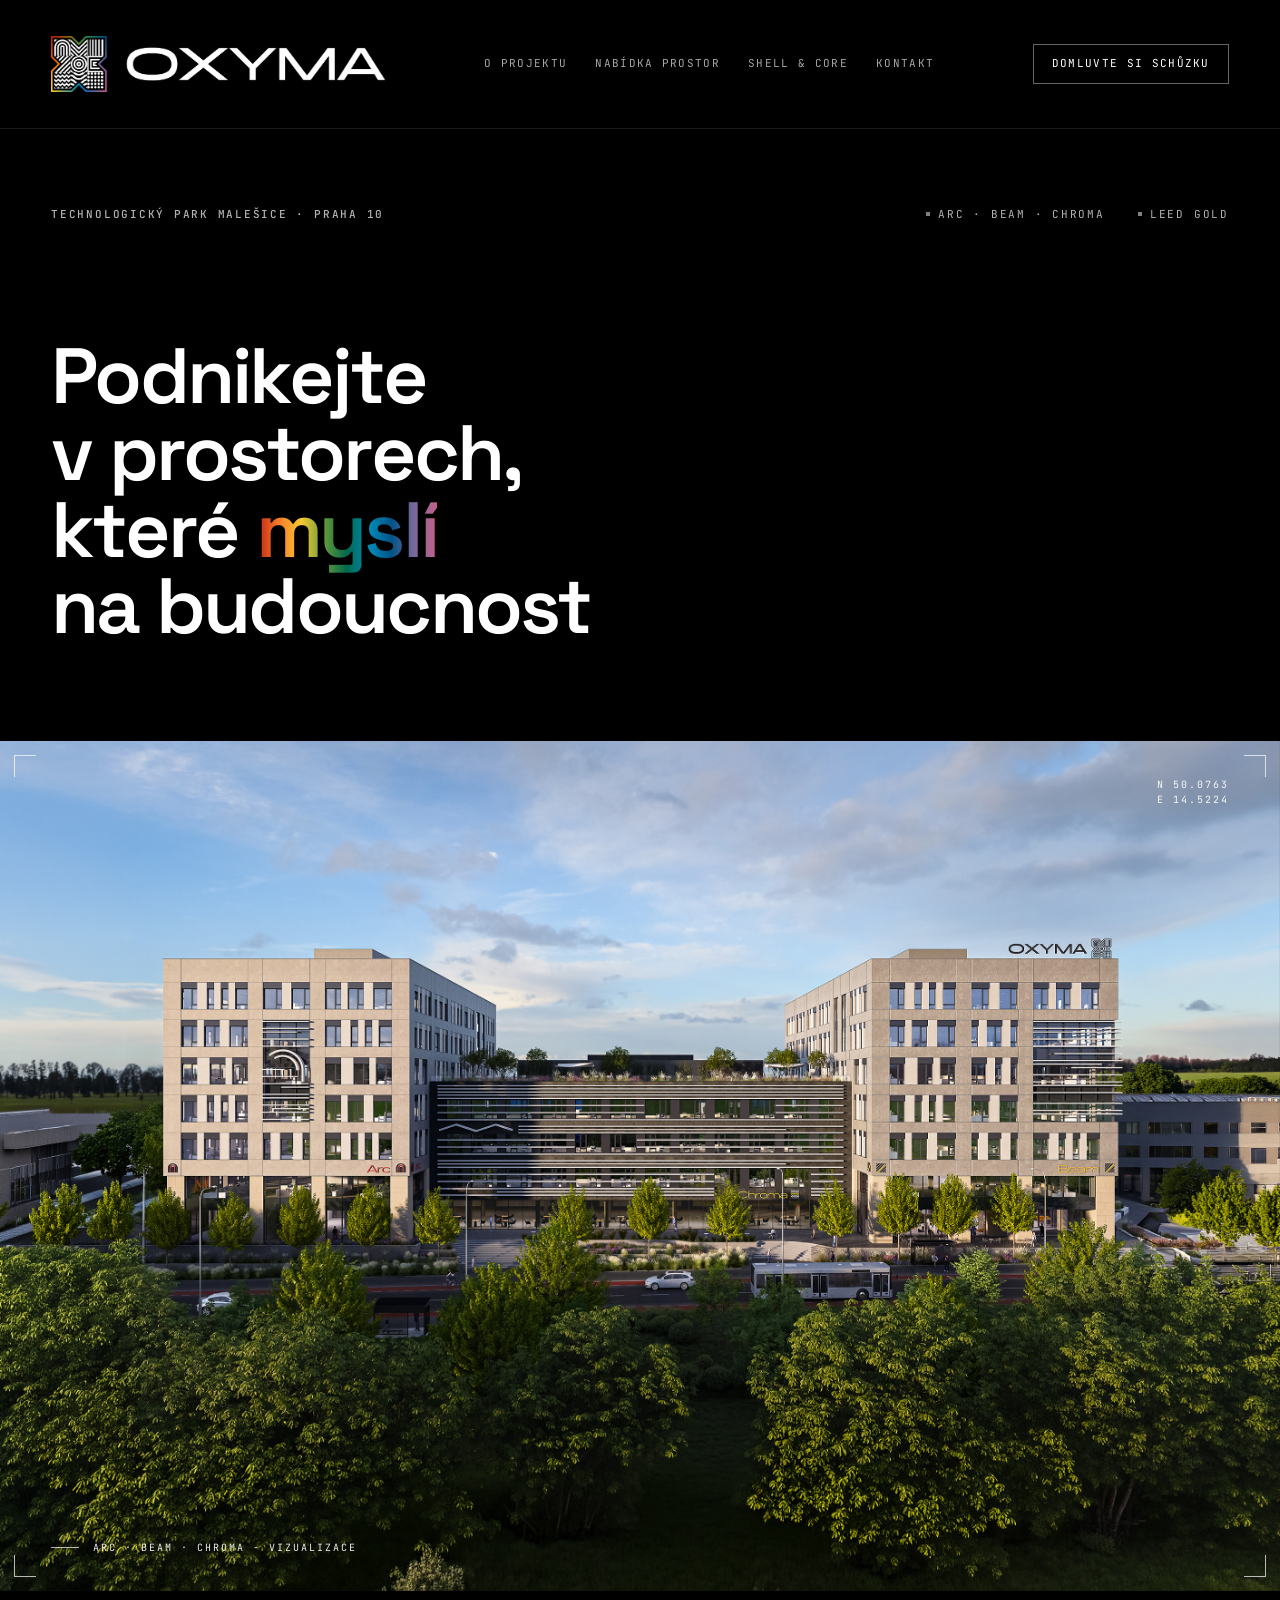
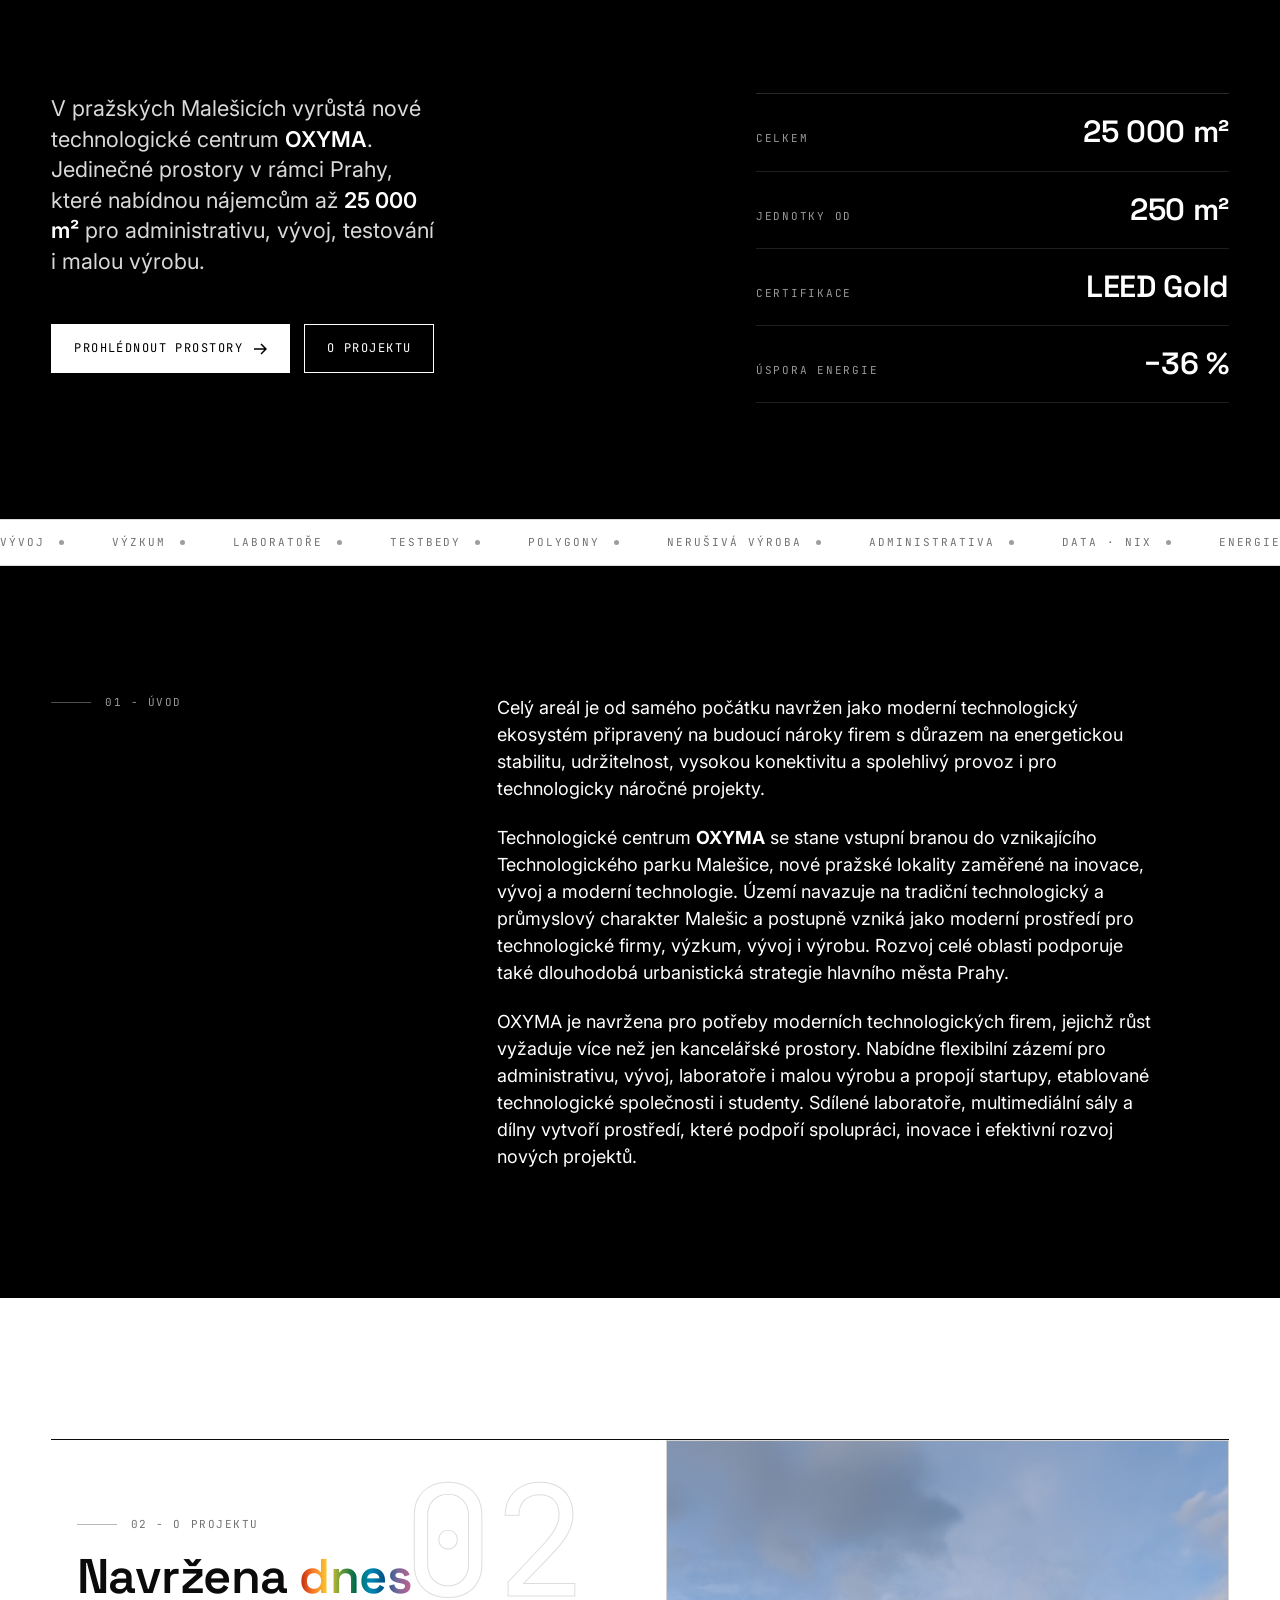
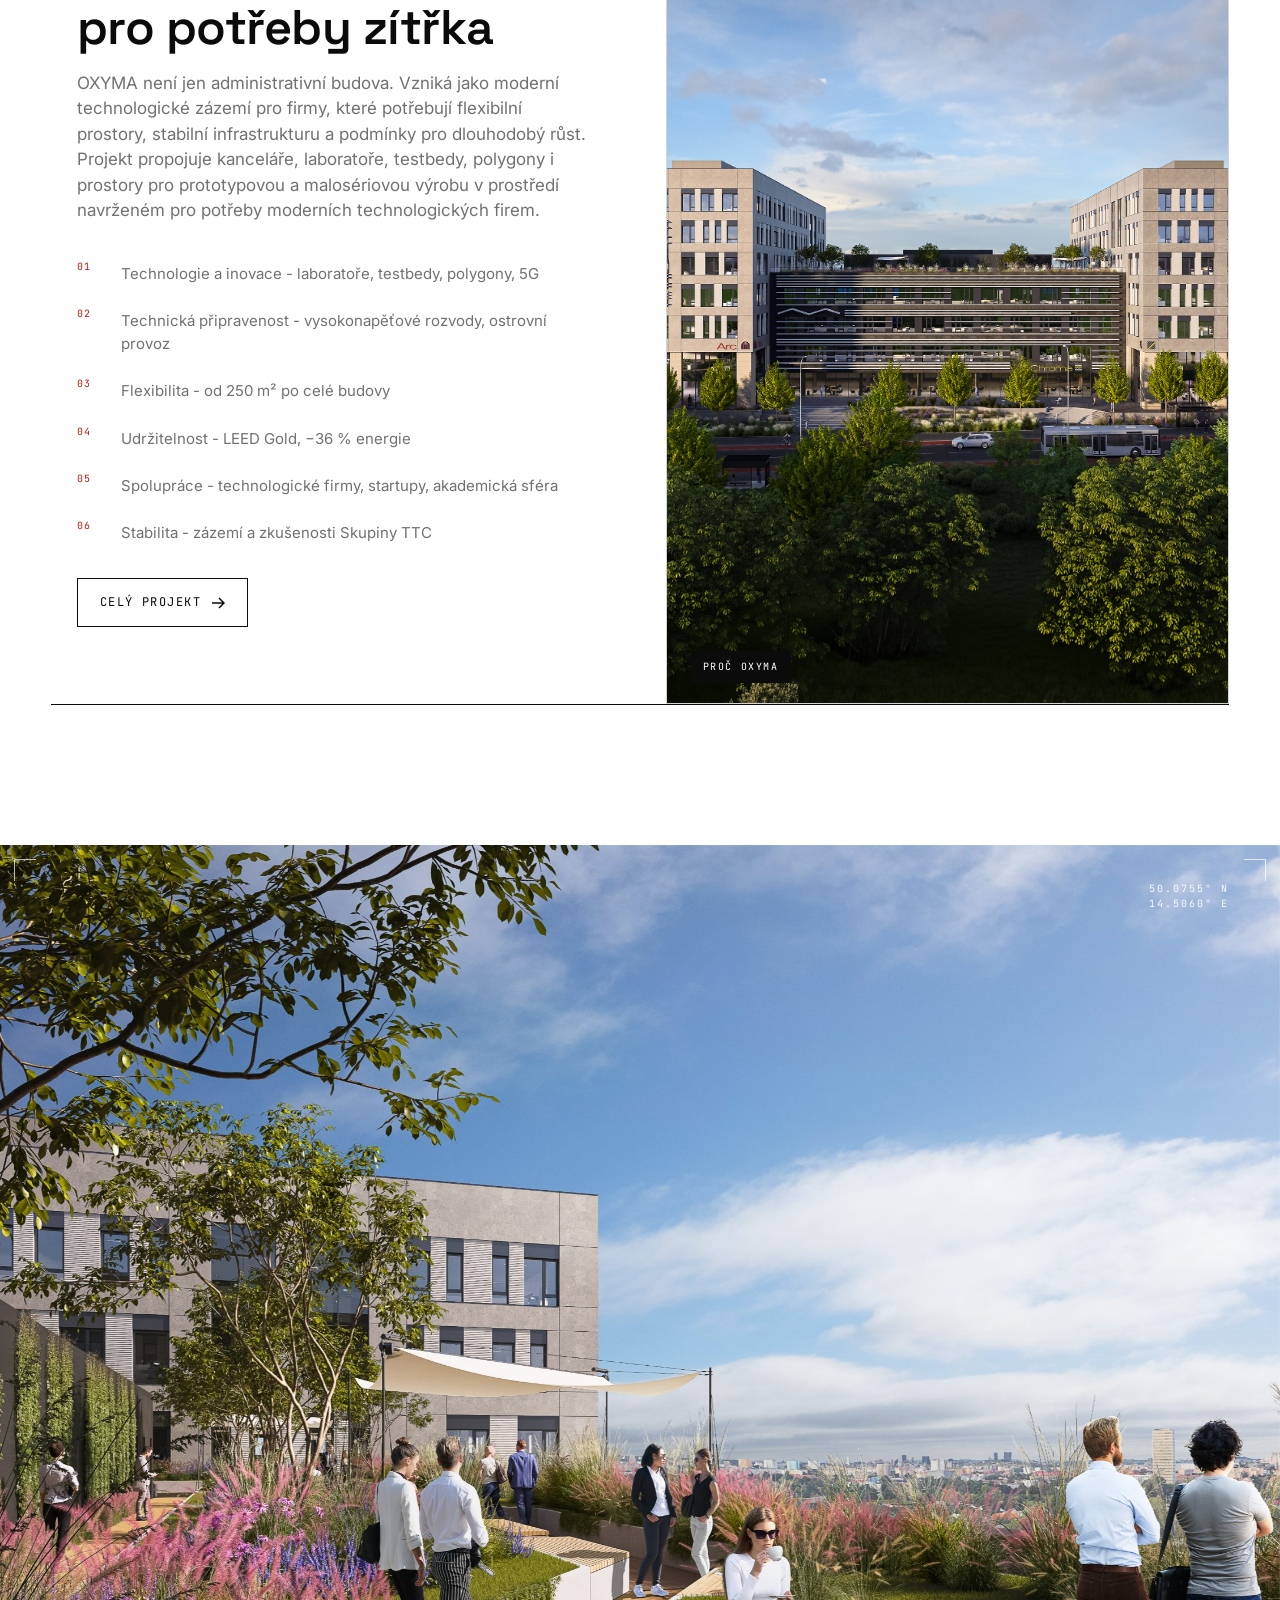
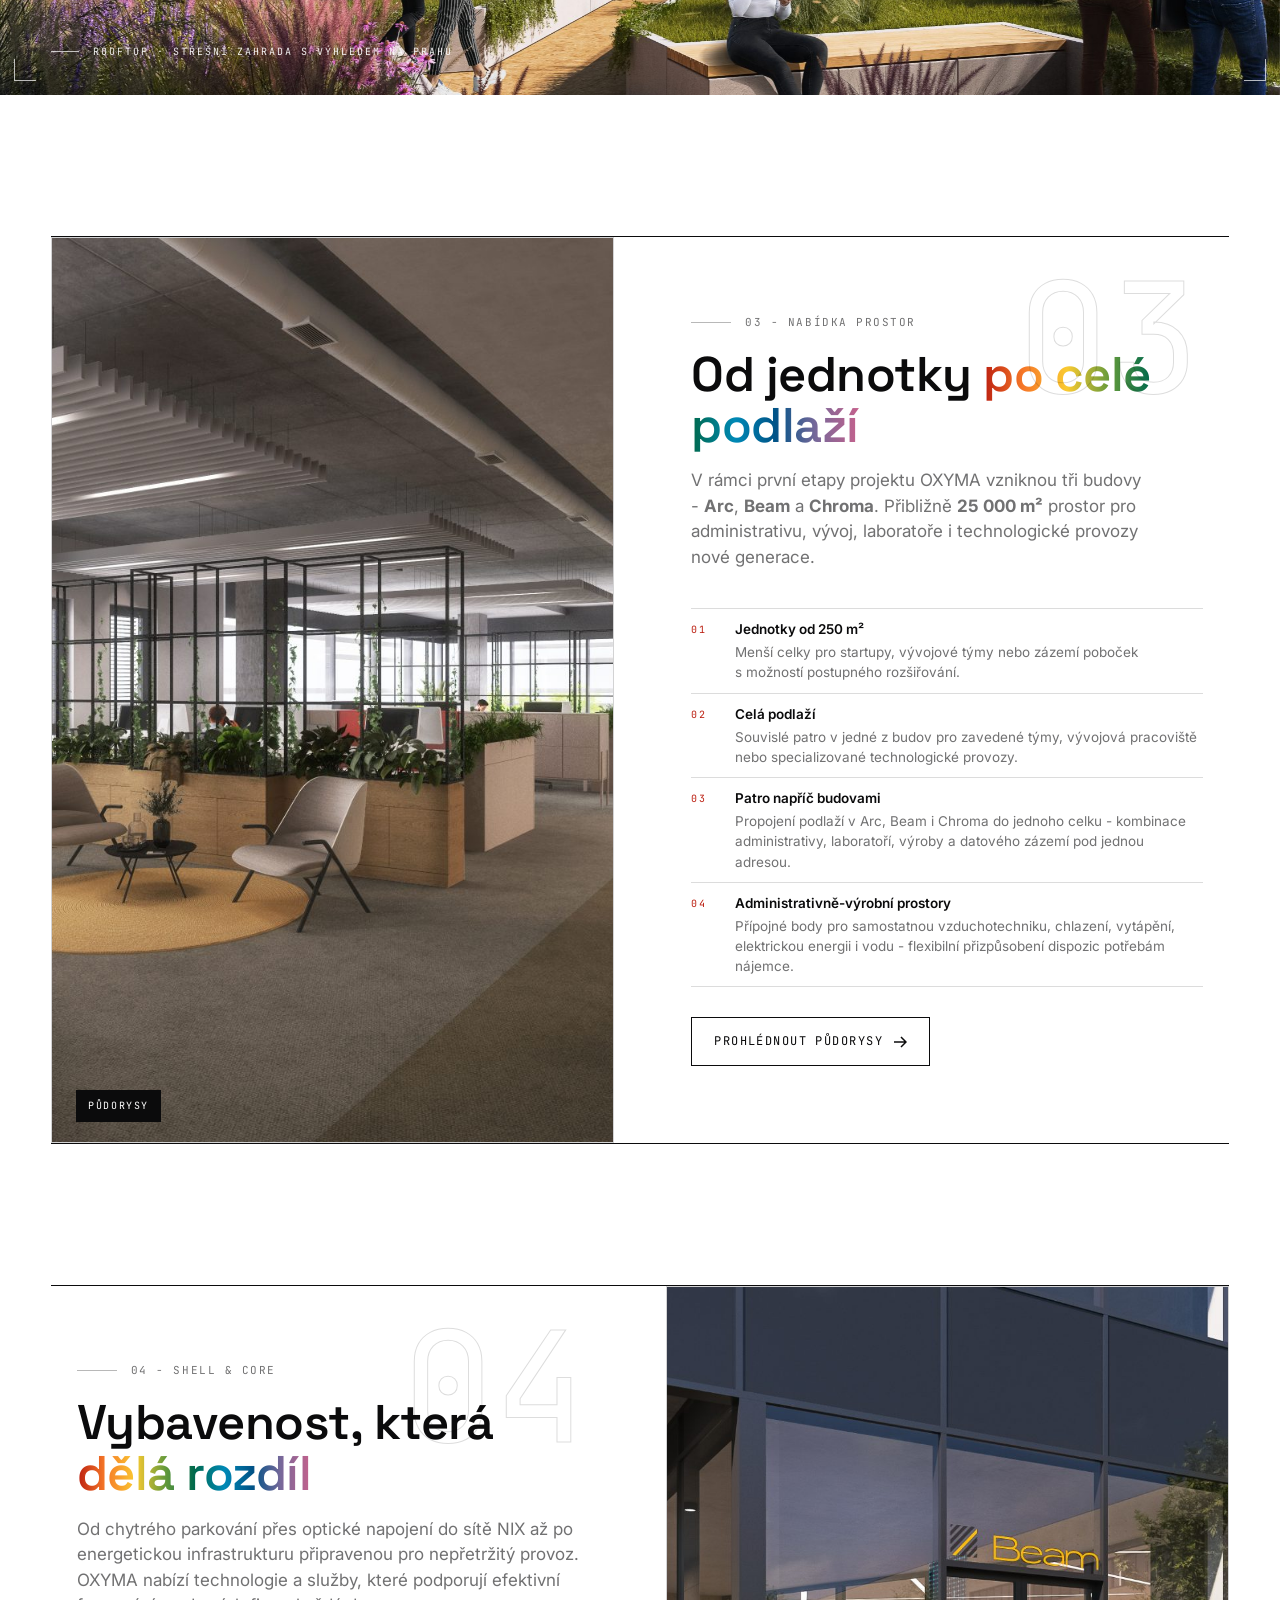
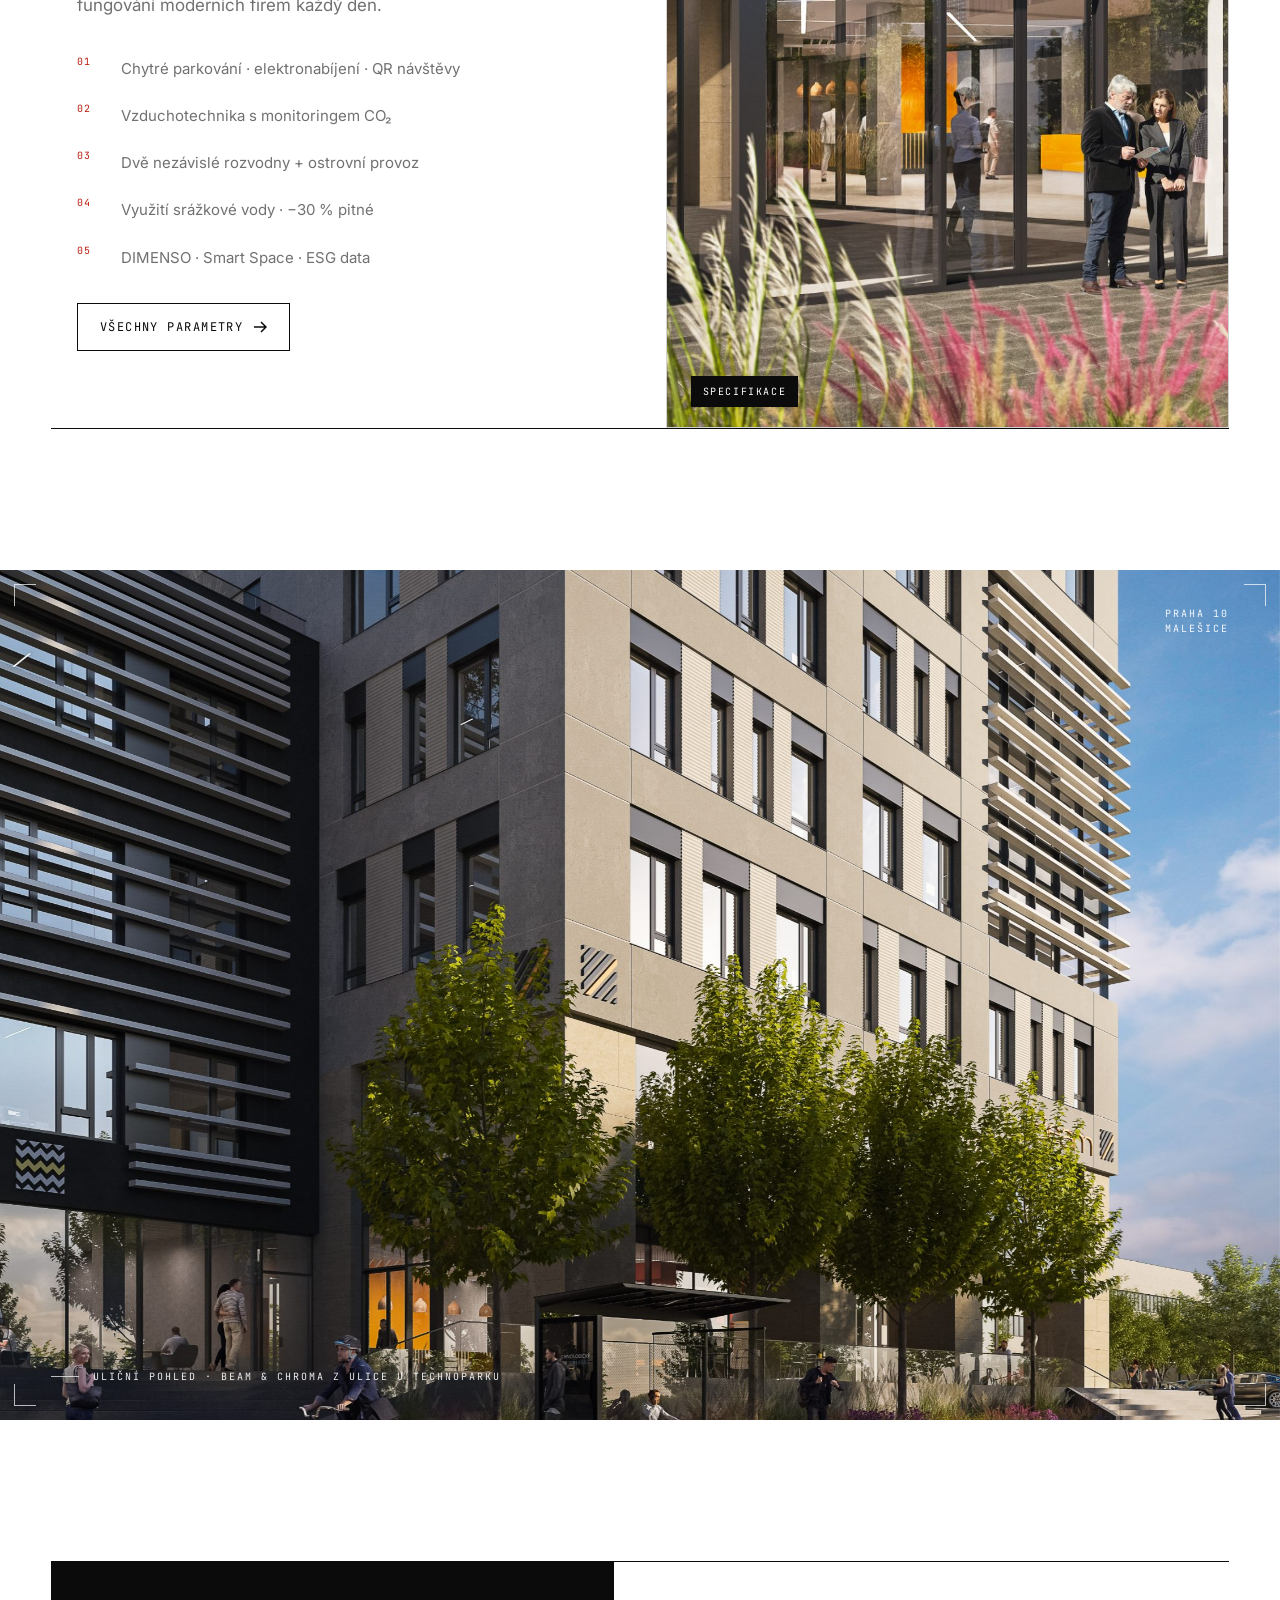
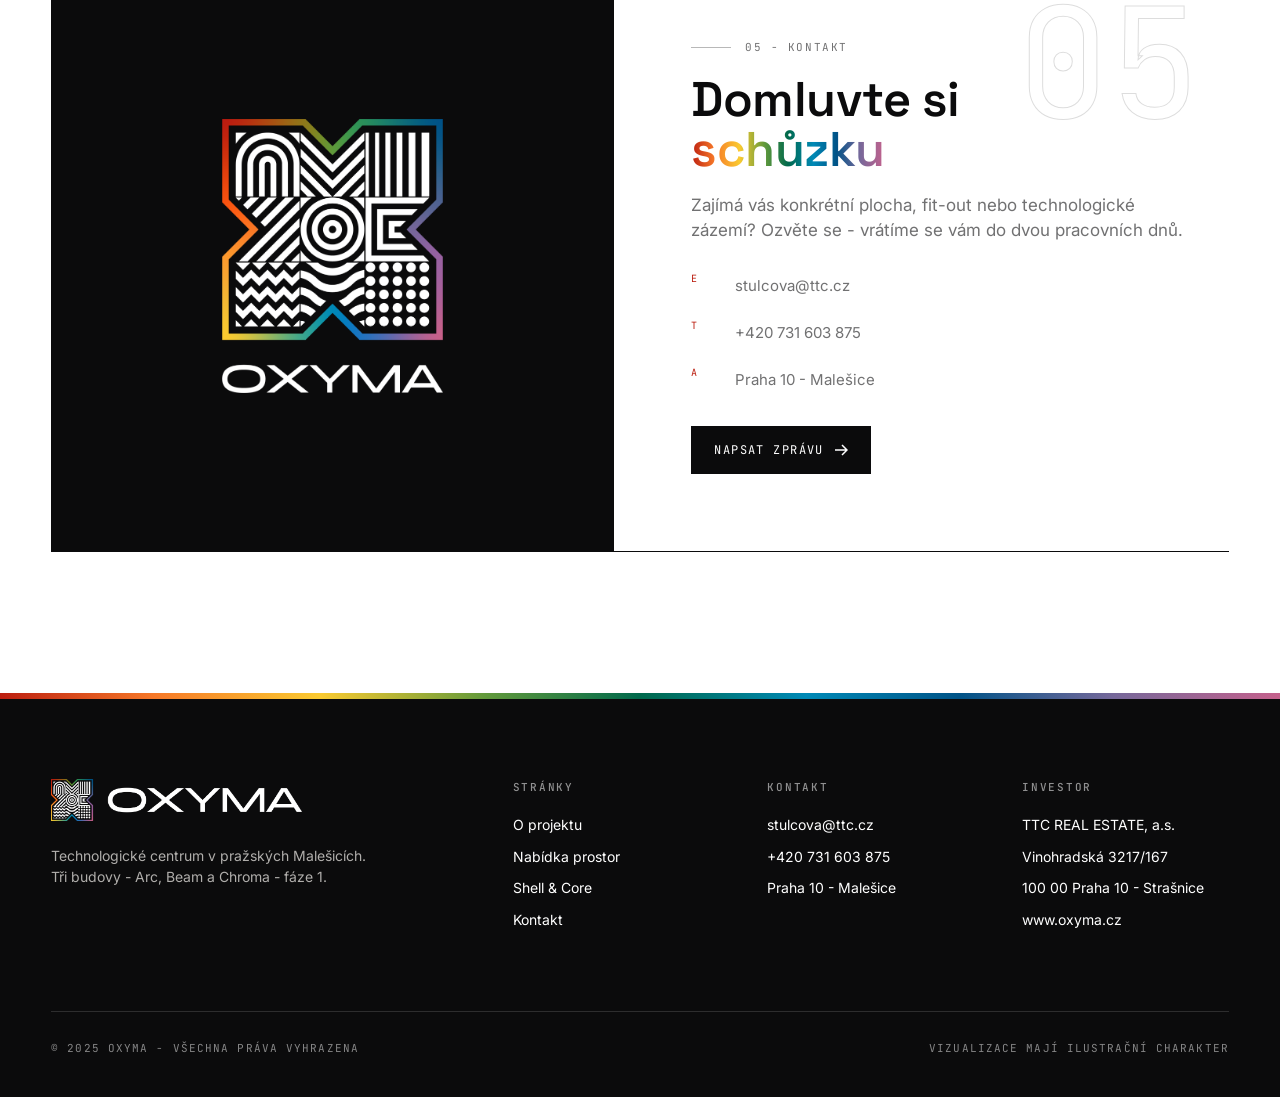
==== commit 80ea2d06: "O projektu Vybavenost: dark section background (black), update grid borders and muted color for dark" ====
--- a/index.html
+++ b/index.html
@@ -199,7 +199,7 @@
         <span class="teaser-num-large">04</span>
         <div class="section-num">04 - Shell &amp; Core</div>
         <h2>Vybavenost, která<br/><em>dělá rozdíl</em></h2>
-        <p class="lead" style="color: var(--muted);">Od chytrého parkování s elektronabíjením po napojení na datové centrum NIX - vše, co potřebujete pro nepřetržitý provoz.</p>
+        <p class="lead" style="color: var(--muted);">Od chytrého parkování přes optické napojení do sítě NIX až po energetickou infrastrukturu připravenou pro nepřetržitý provoz. OXYMA nabízí technologie a služby, které podporují efektivní fungování moderních firem každý den.</p>
         <ul class="teaser-list">
           <li data-n="01">Chytré parkování · elektronabíjení · QR návštěvy</li>
           <li data-n="02">Vzduchotechnika s monitoringem CO₂</li>
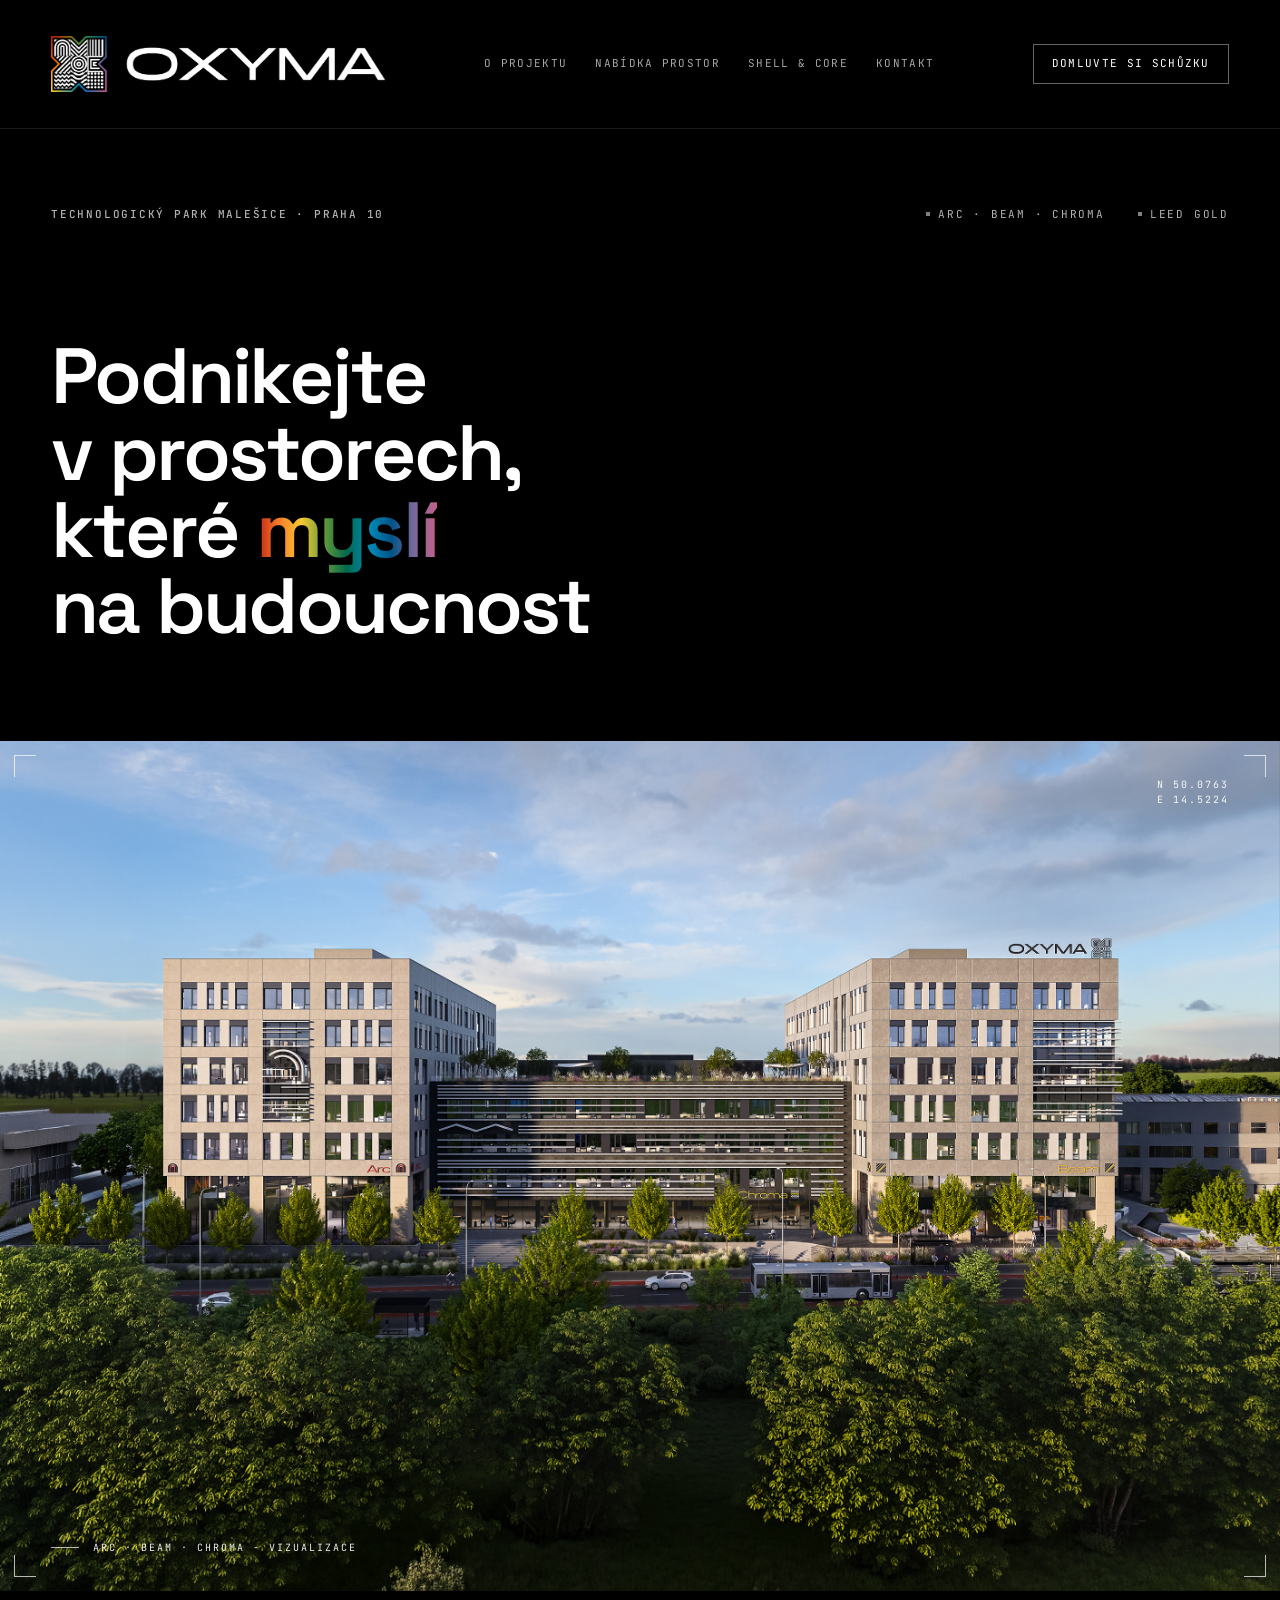
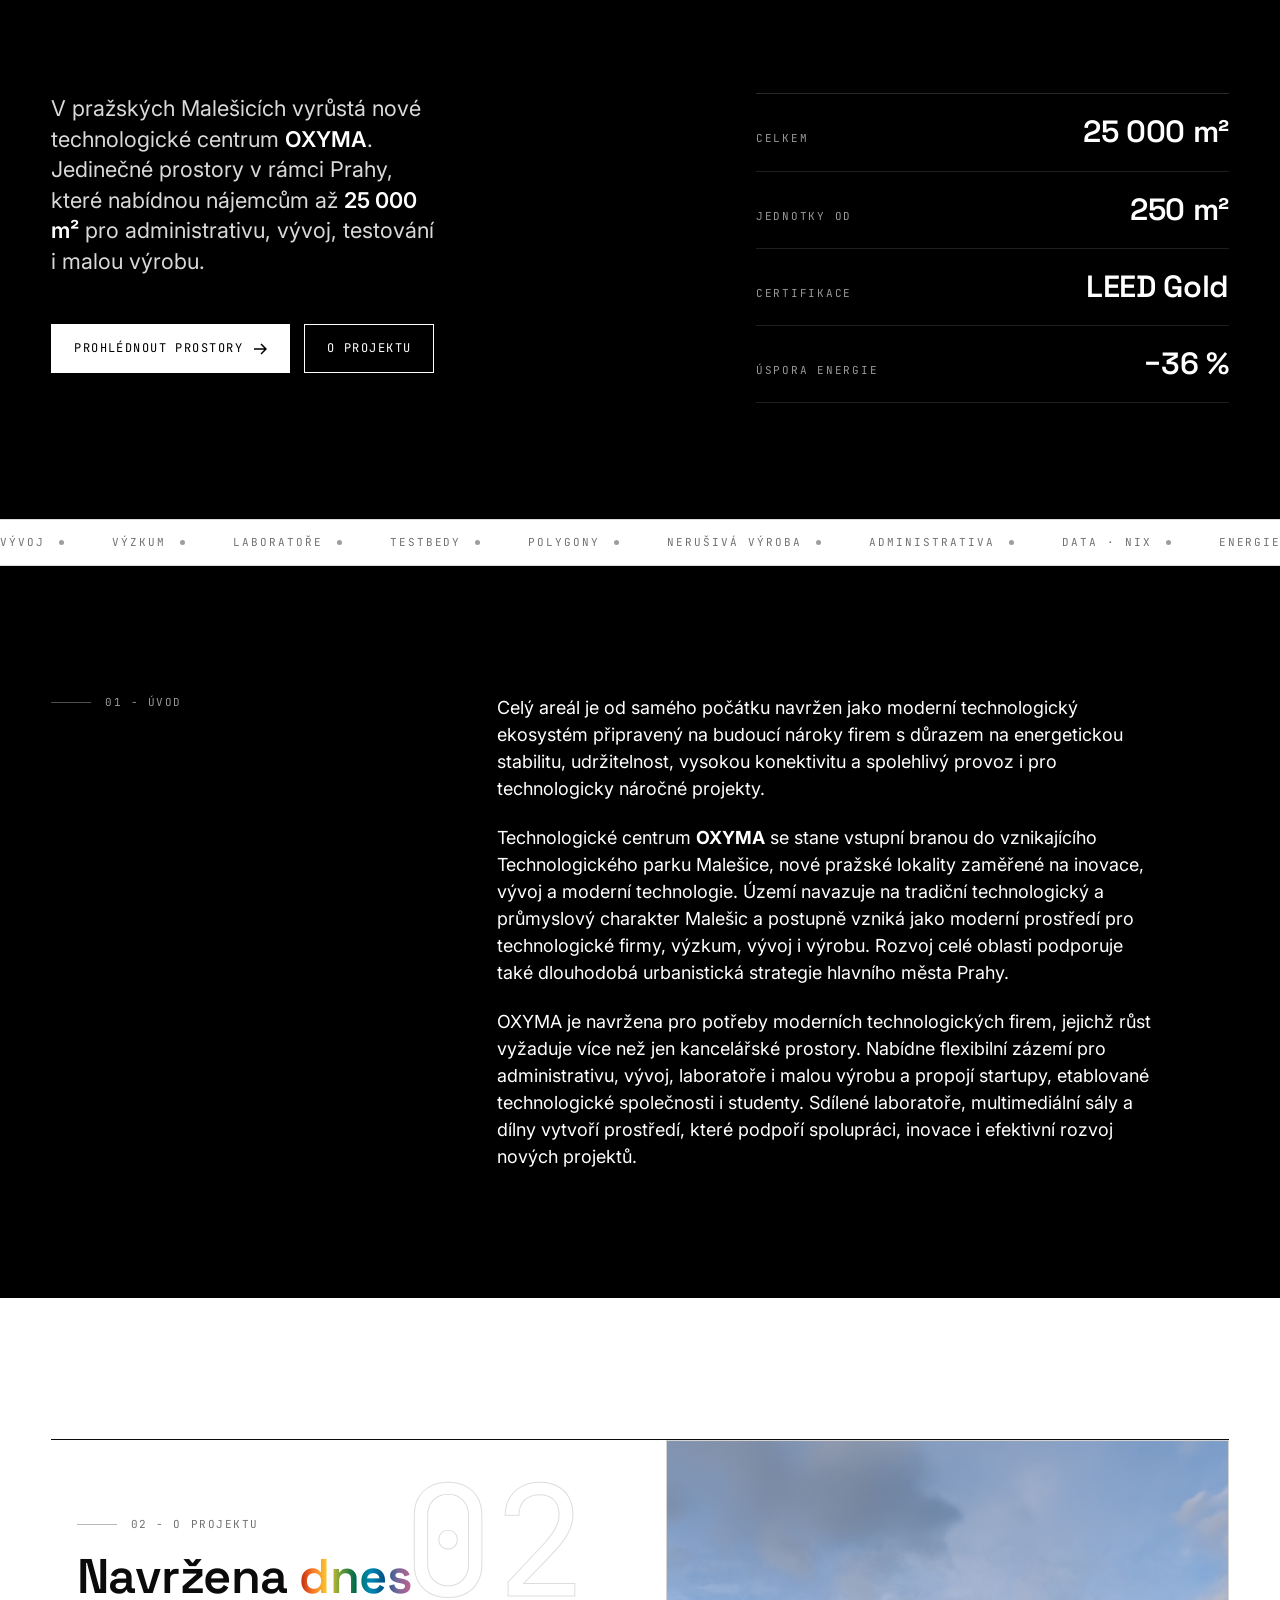
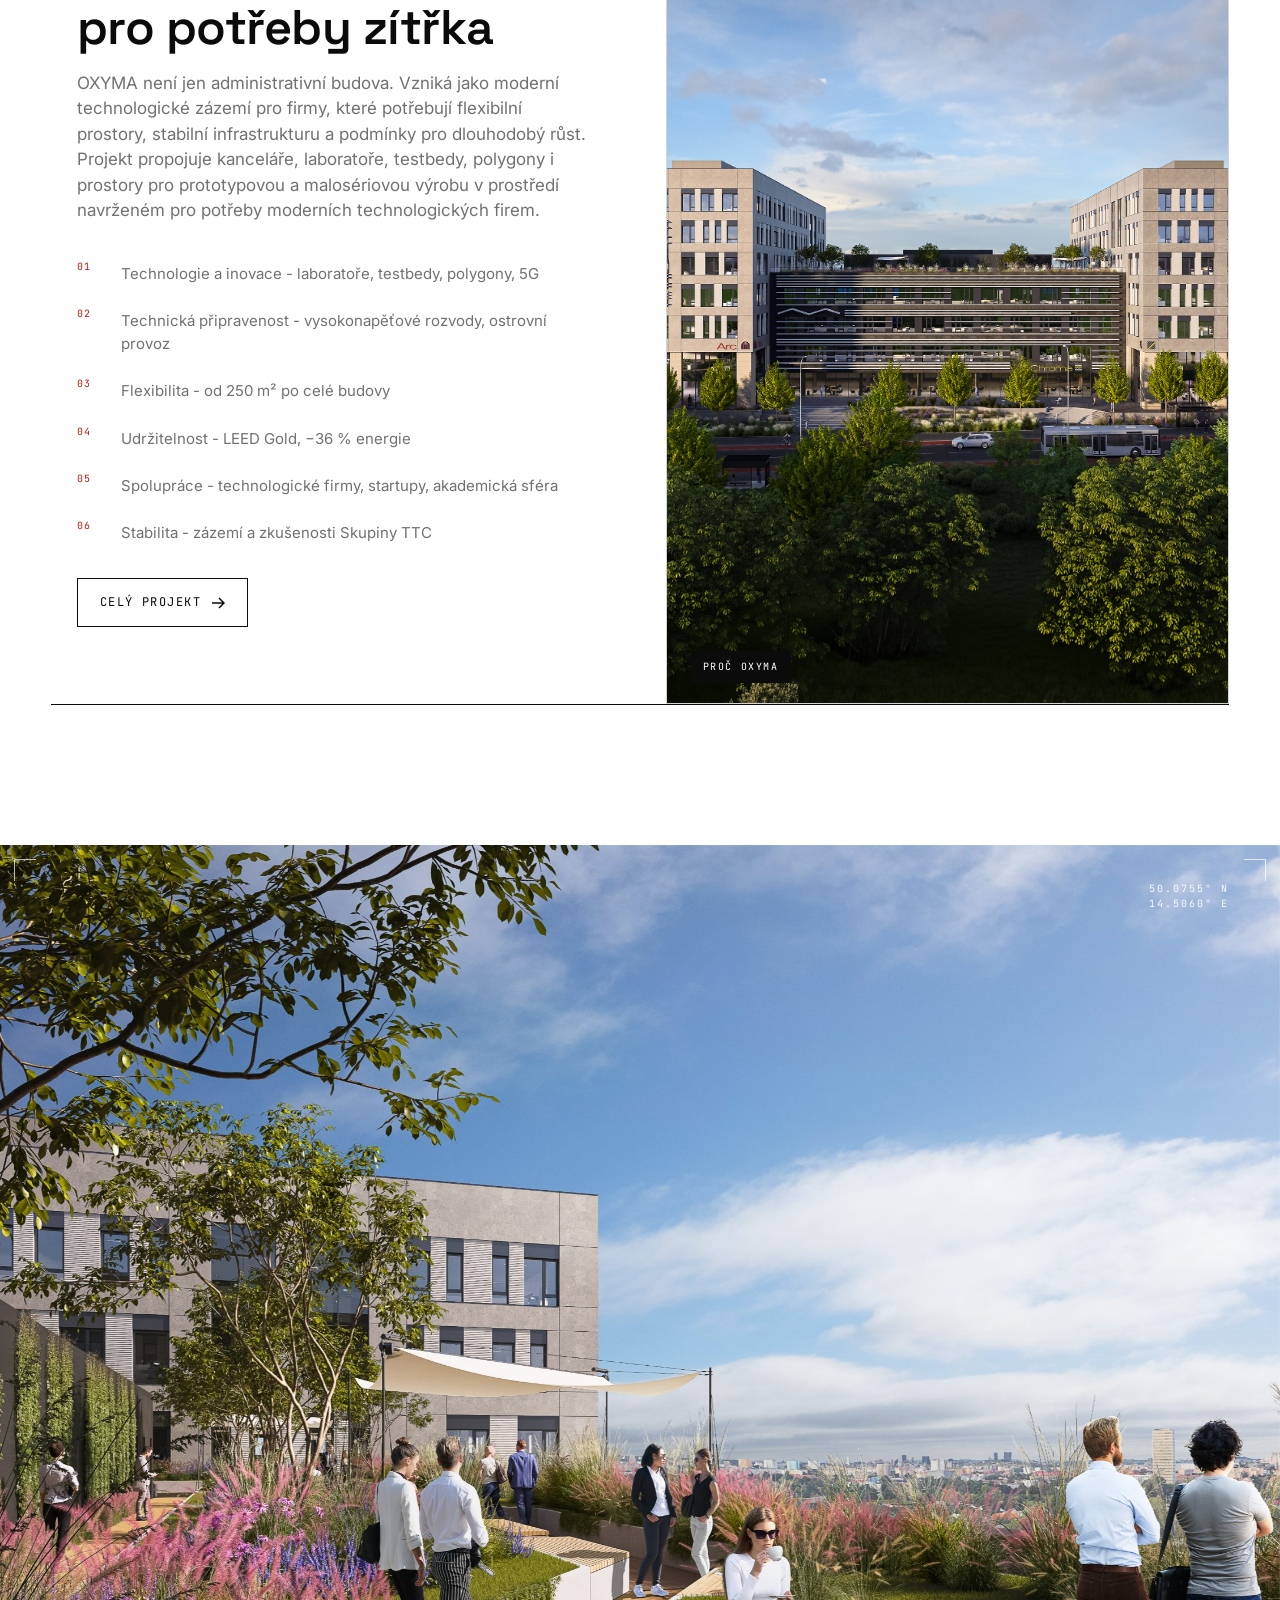
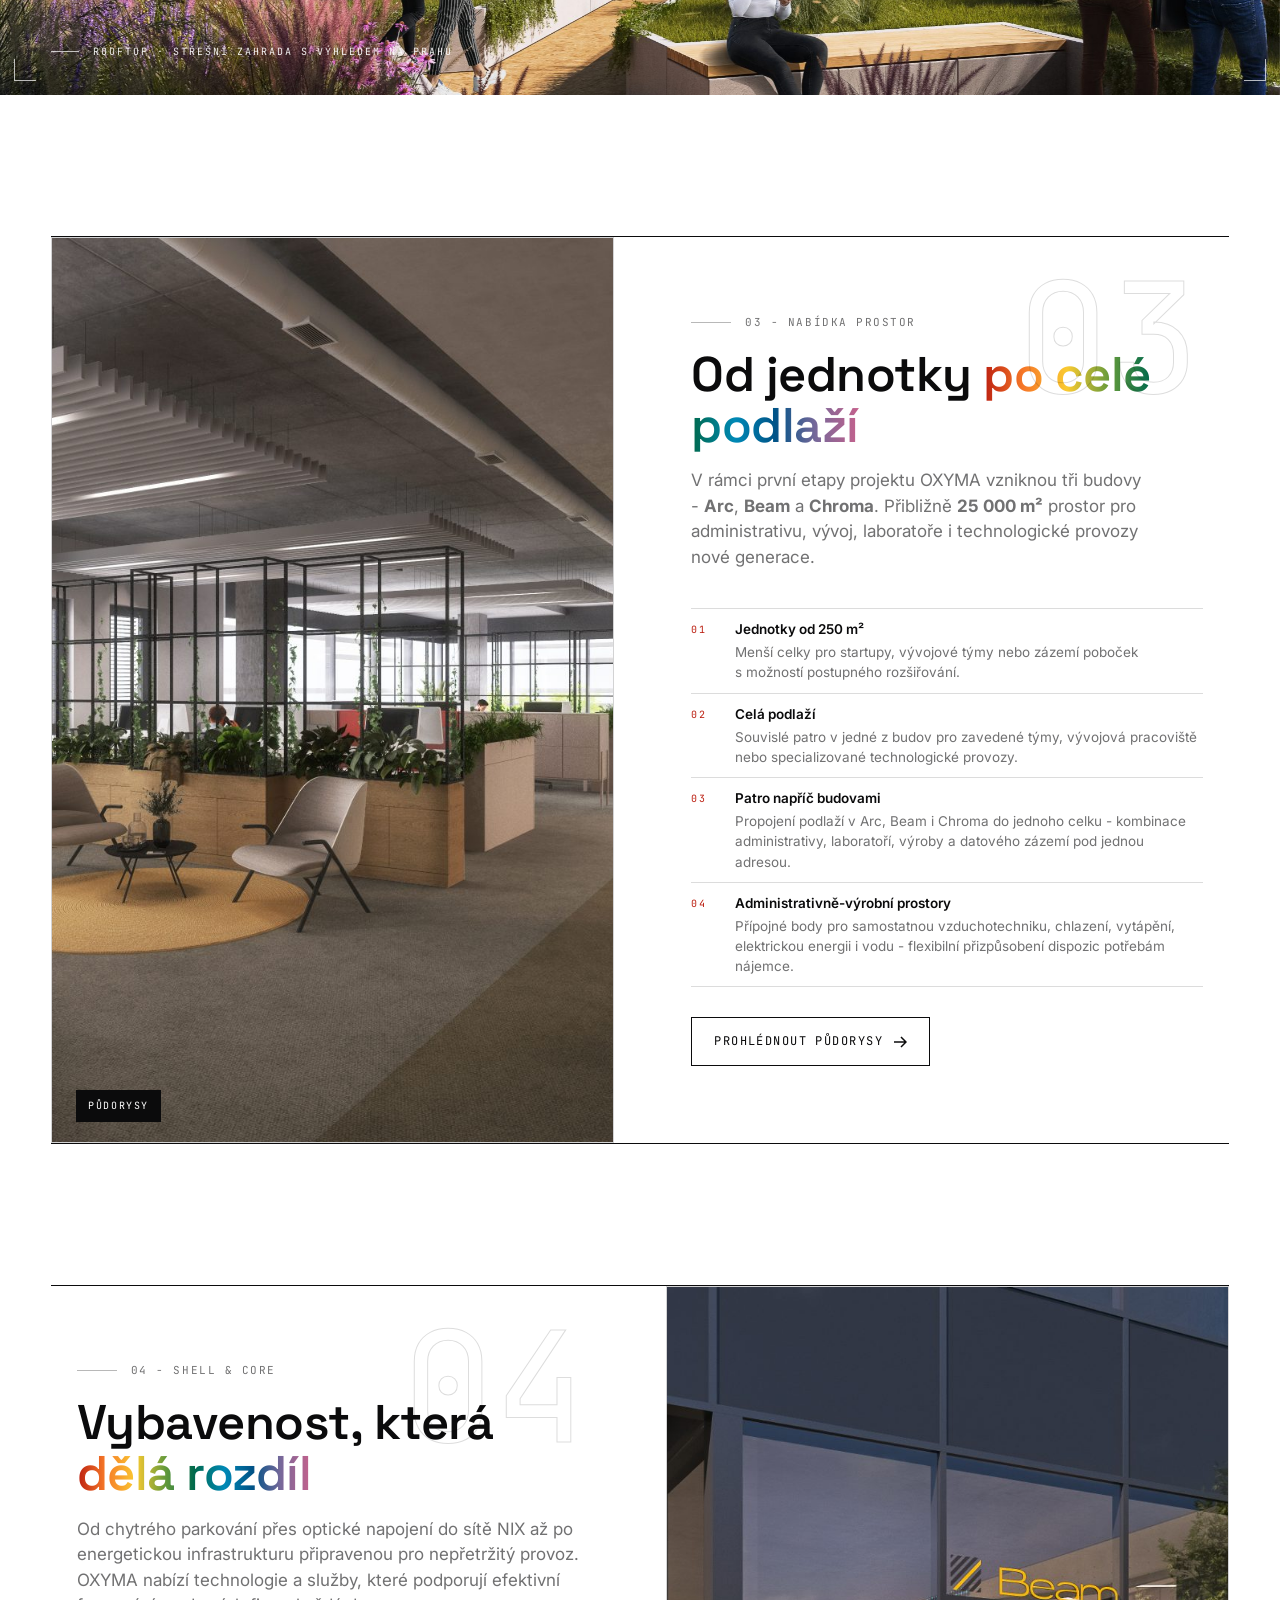
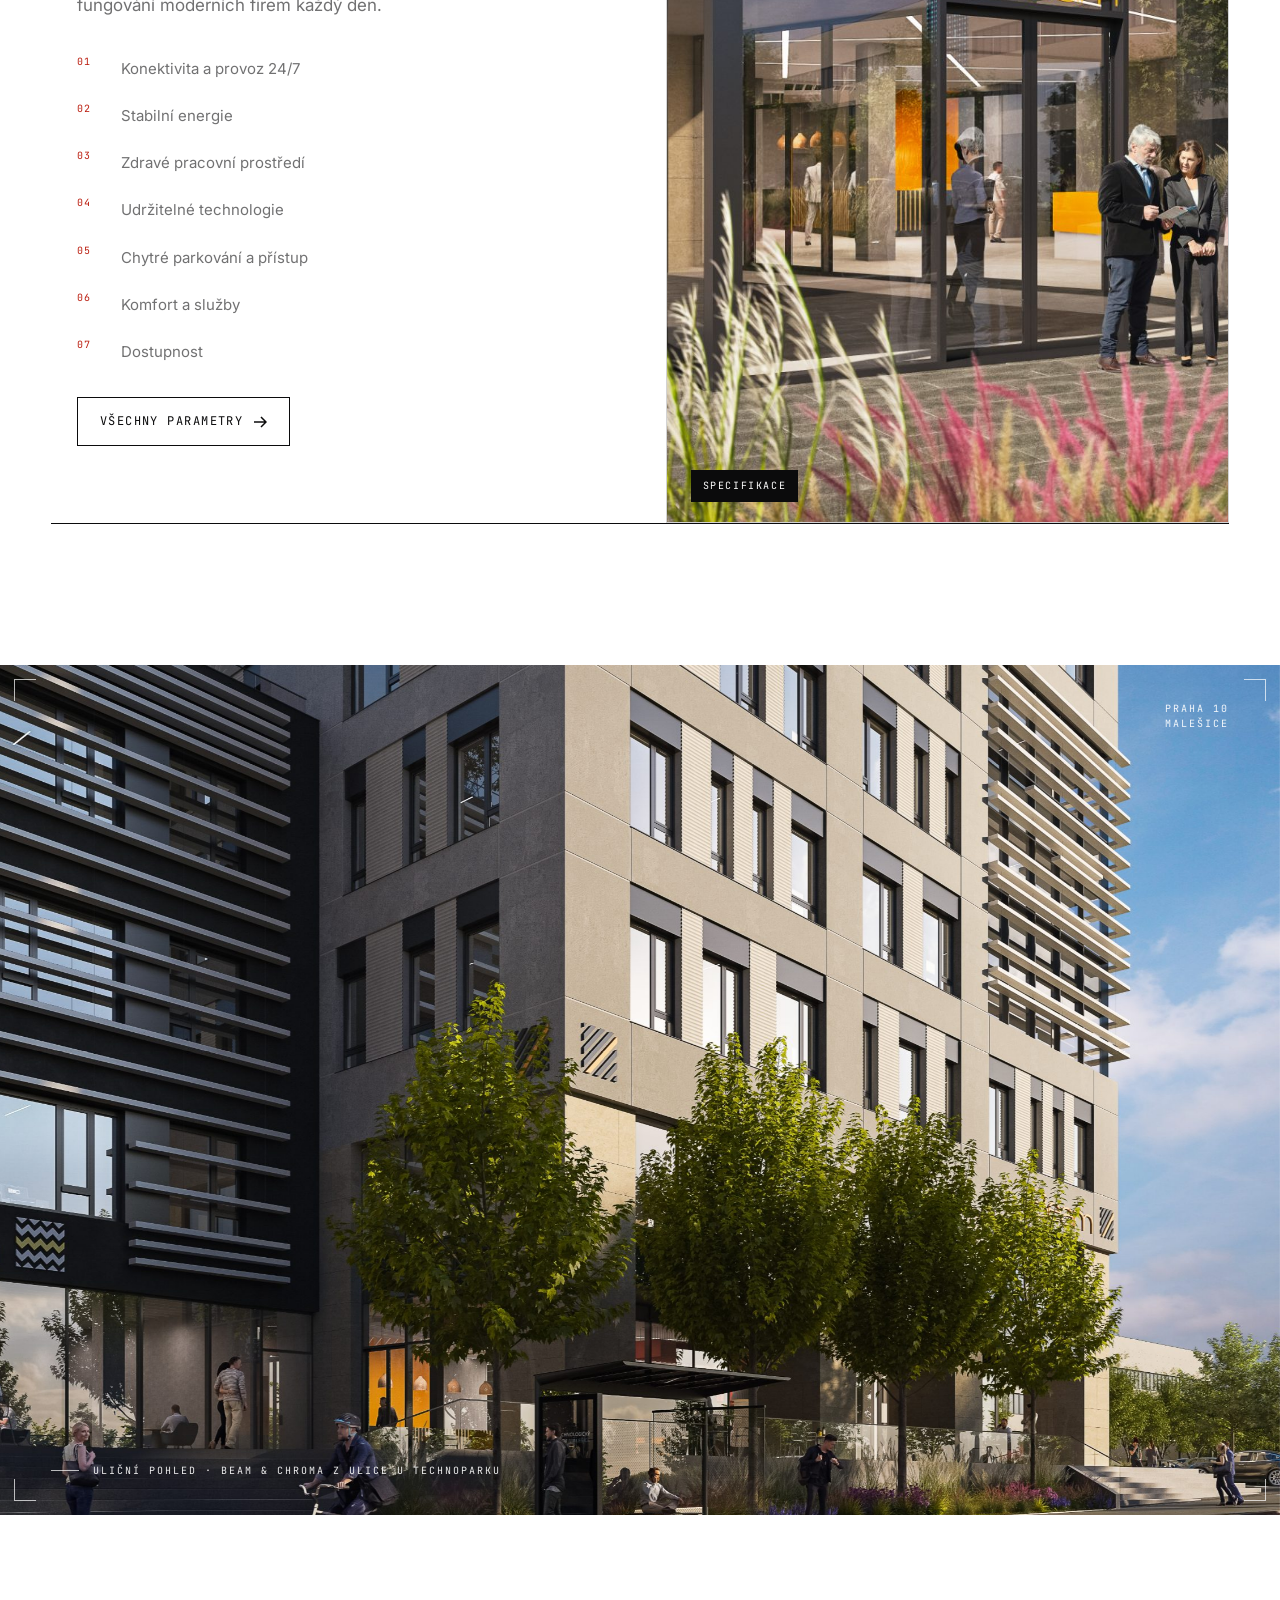
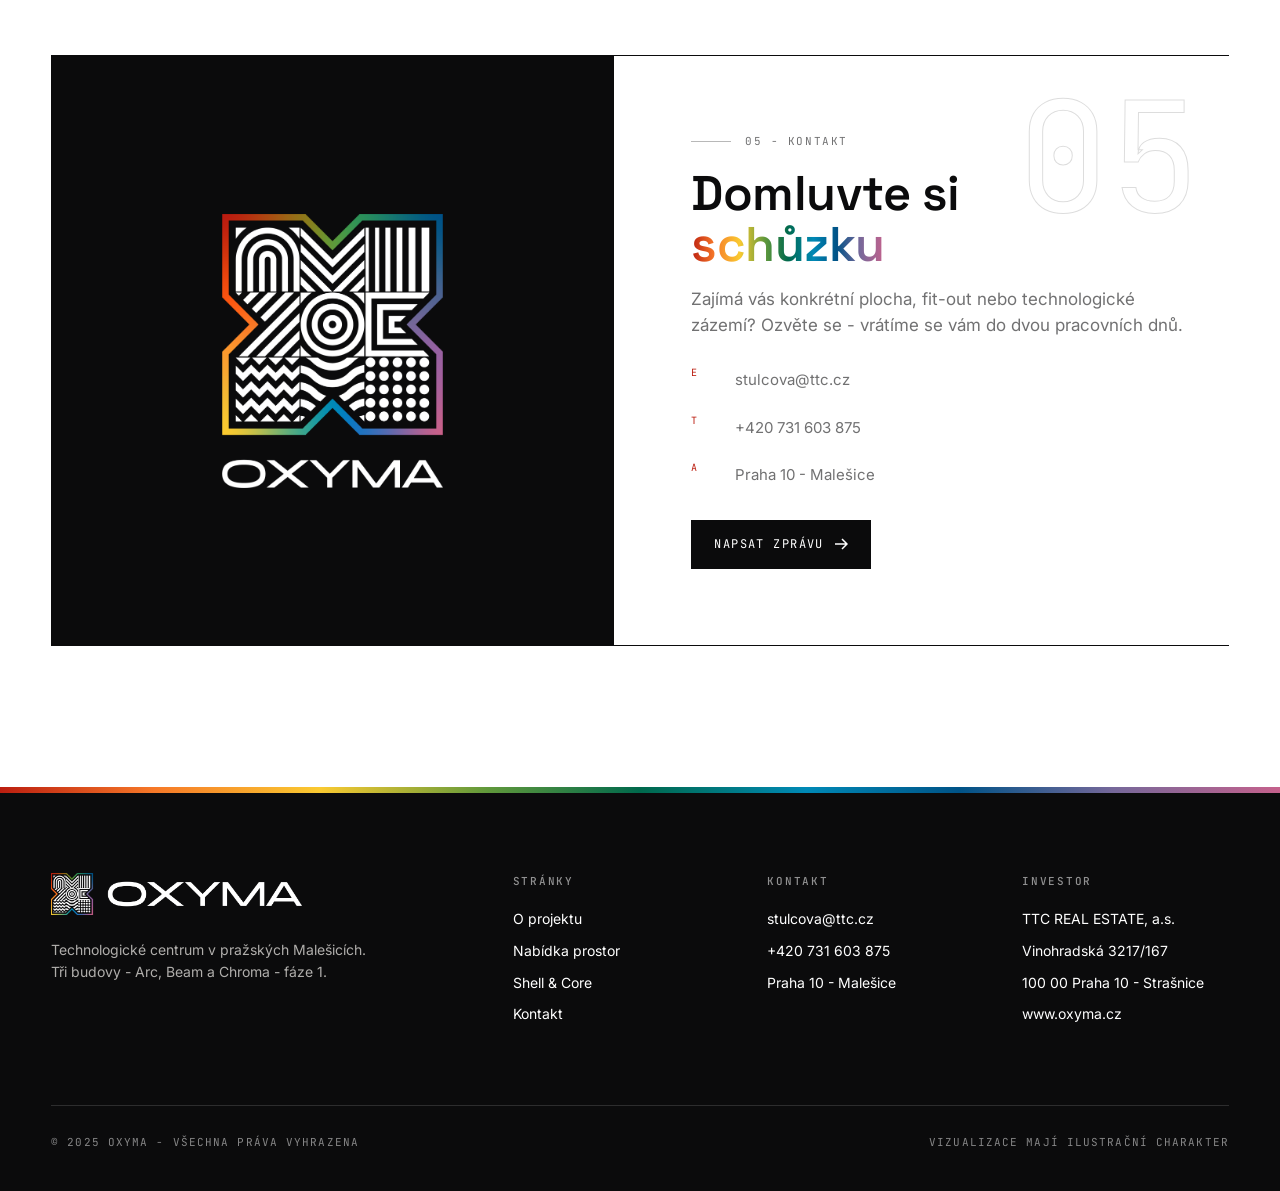
==== commit 399e40be: "Home Vybavenost teaser: replace 5-item list with 7 high-level categories" ====
--- a/index.html
+++ b/index.html
@@ -201,11 +201,13 @@
         <h2>Vybavenost, která<br/><em>dělá rozdíl</em></h2>
         <p class="lead" style="color: var(--muted);">Od chytrého parkování přes optické napojení do sítě NIX až po energetickou infrastrukturu připravenou pro nepřetržitý provoz. OXYMA nabízí technologie a služby, které podporují efektivní fungování moderních firem každý den.</p>
         <ul class="teaser-list">
-          <li data-n="01">Chytré parkování · elektronabíjení · QR návštěvy</li>
-          <li data-n="02">Vzduchotechnika s monitoringem CO₂</li>
-          <li data-n="03">Dvě nezávislé rozvodny + ostrovní provoz</li>
-          <li data-n="04">Využití srážkové vody · −30 % pitné</li>
-          <li data-n="05">DIMENSO · Smart Space · ESG data</li>
+          <li data-n="01">Konektivita a provoz 24/7</li>
+          <li data-n="02">Stabilní energie</li>
+          <li data-n="03">Zdravé pracovní prostředí</li>
+          <li data-n="04">Udržitelné technologie</li>
+          <li data-n="05">Chytré parkování a přístup</li>
+          <li data-n="06">Komfort a služby</li>
+          <li data-n="07">Dostupnost</li>
         </ul>
         <a class="btn ghost" href="shell-core.html" style="margin-top: 12px; justify-self: start;">
           Všechny parametry
